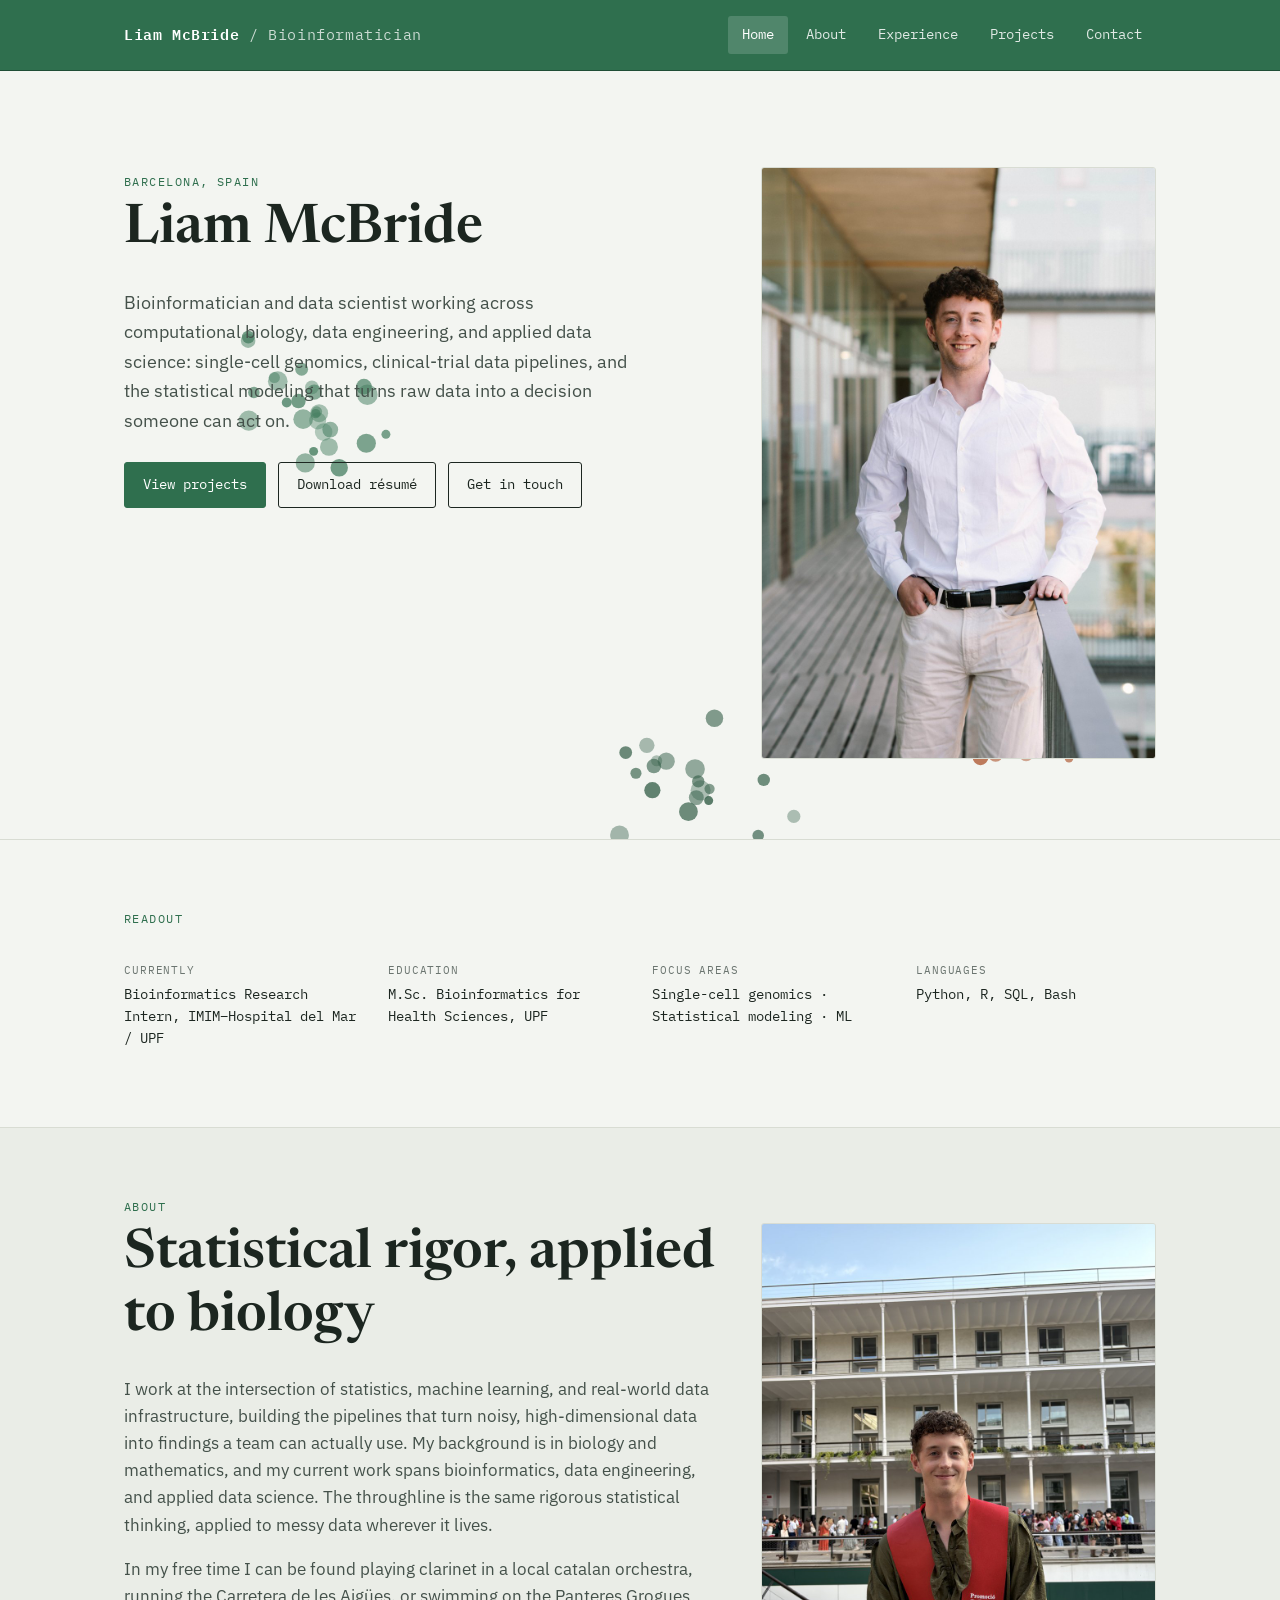
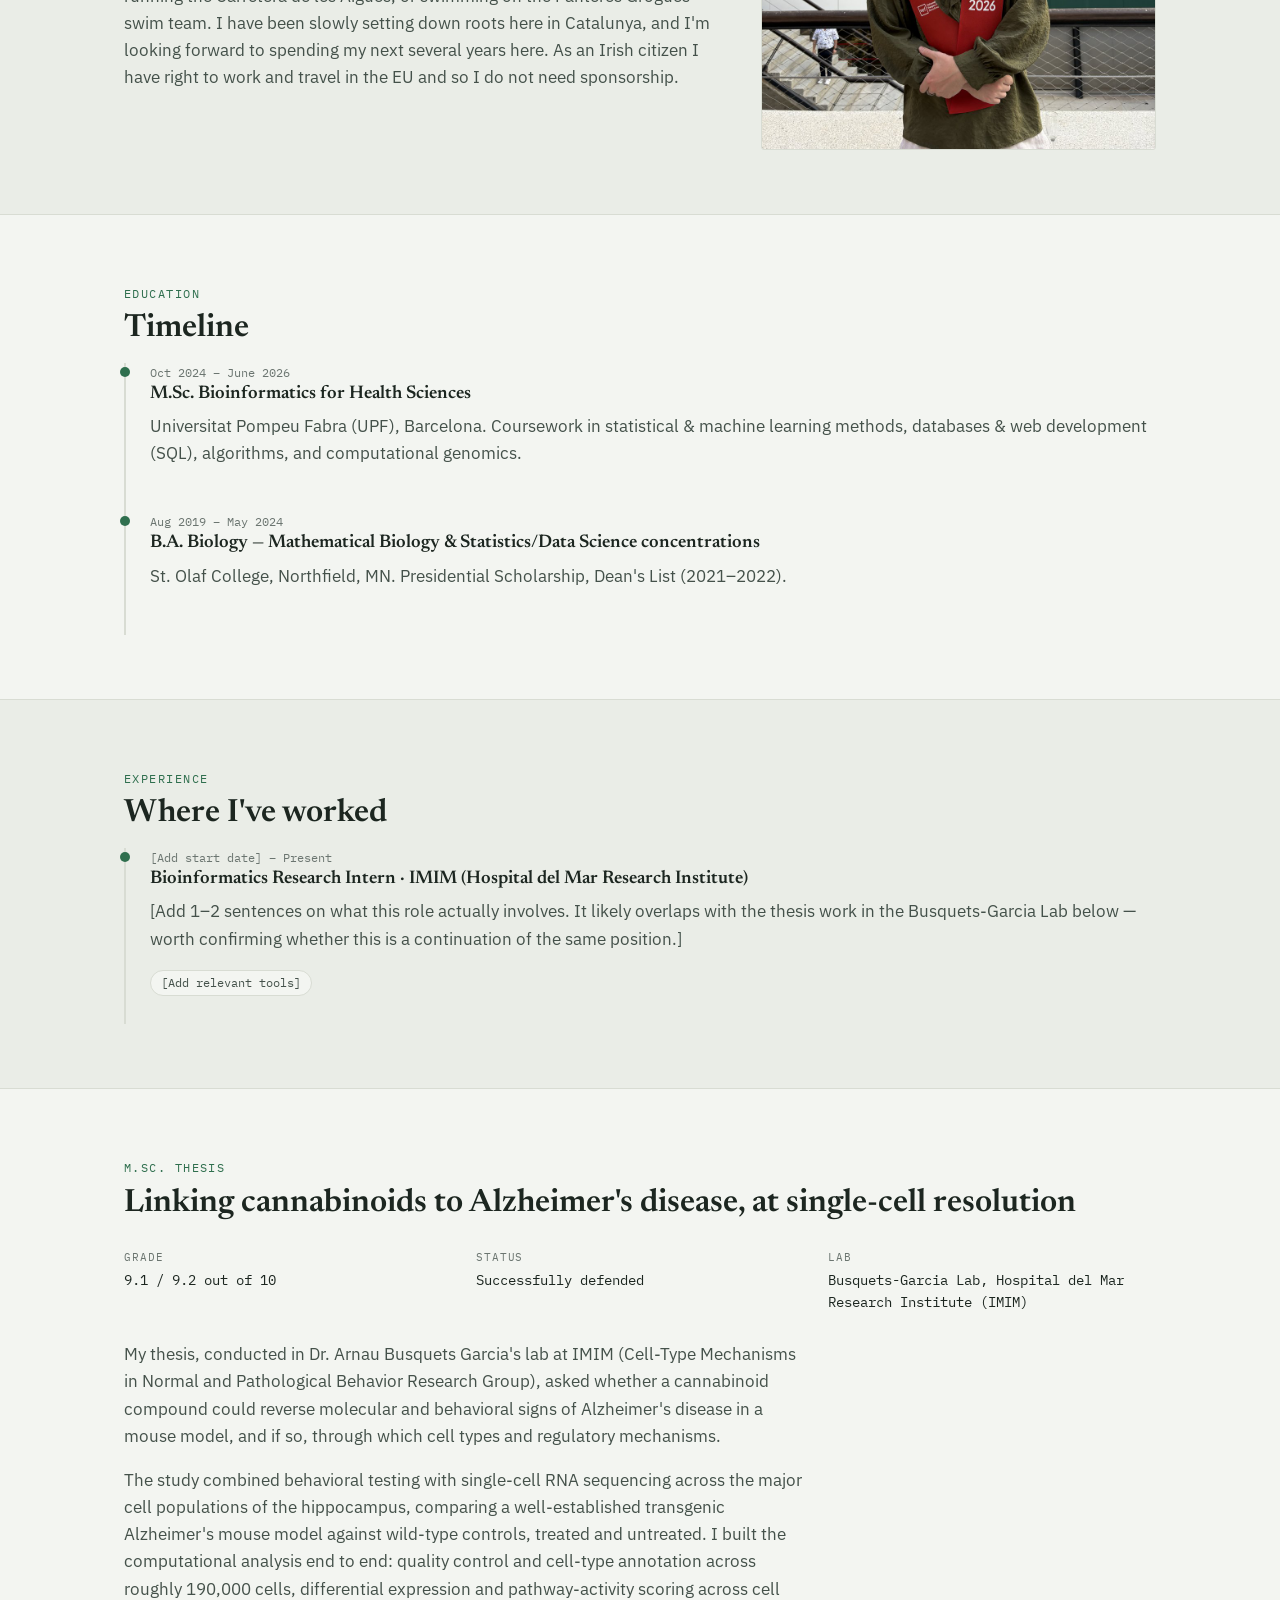
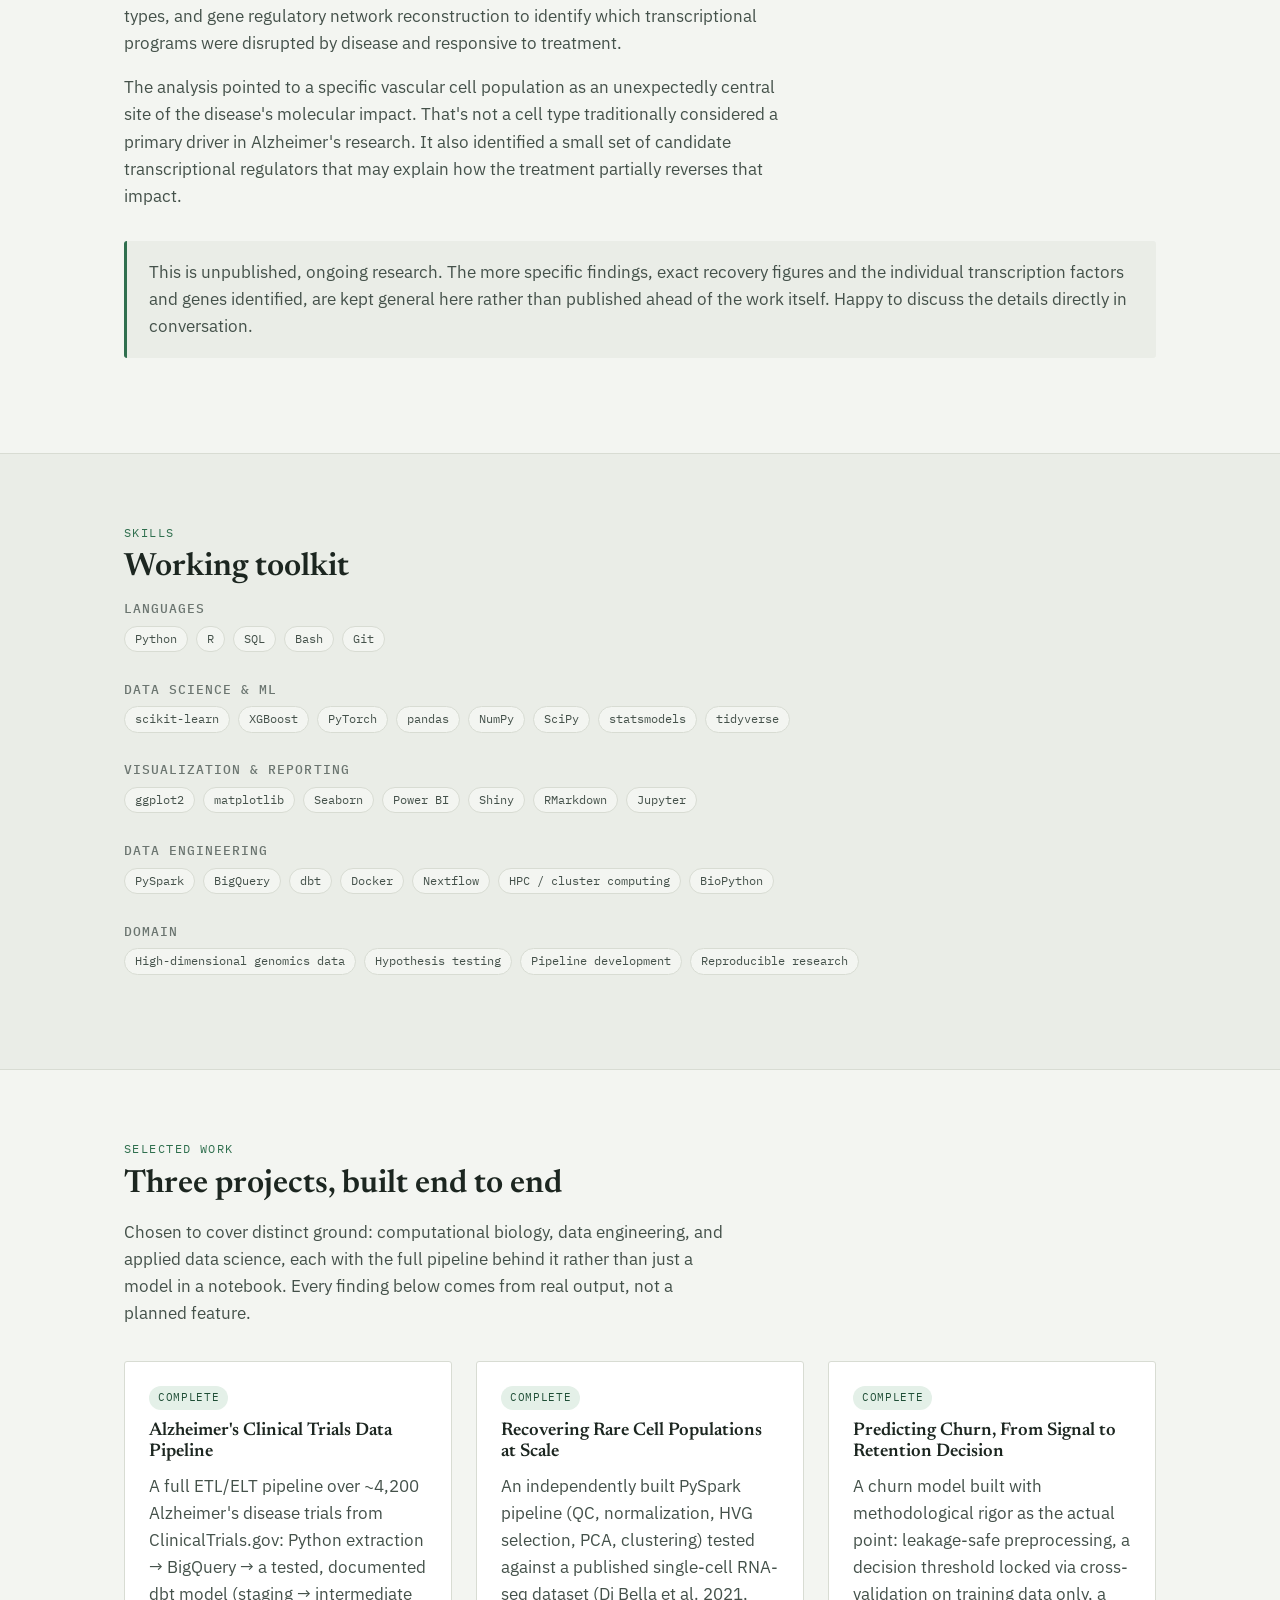
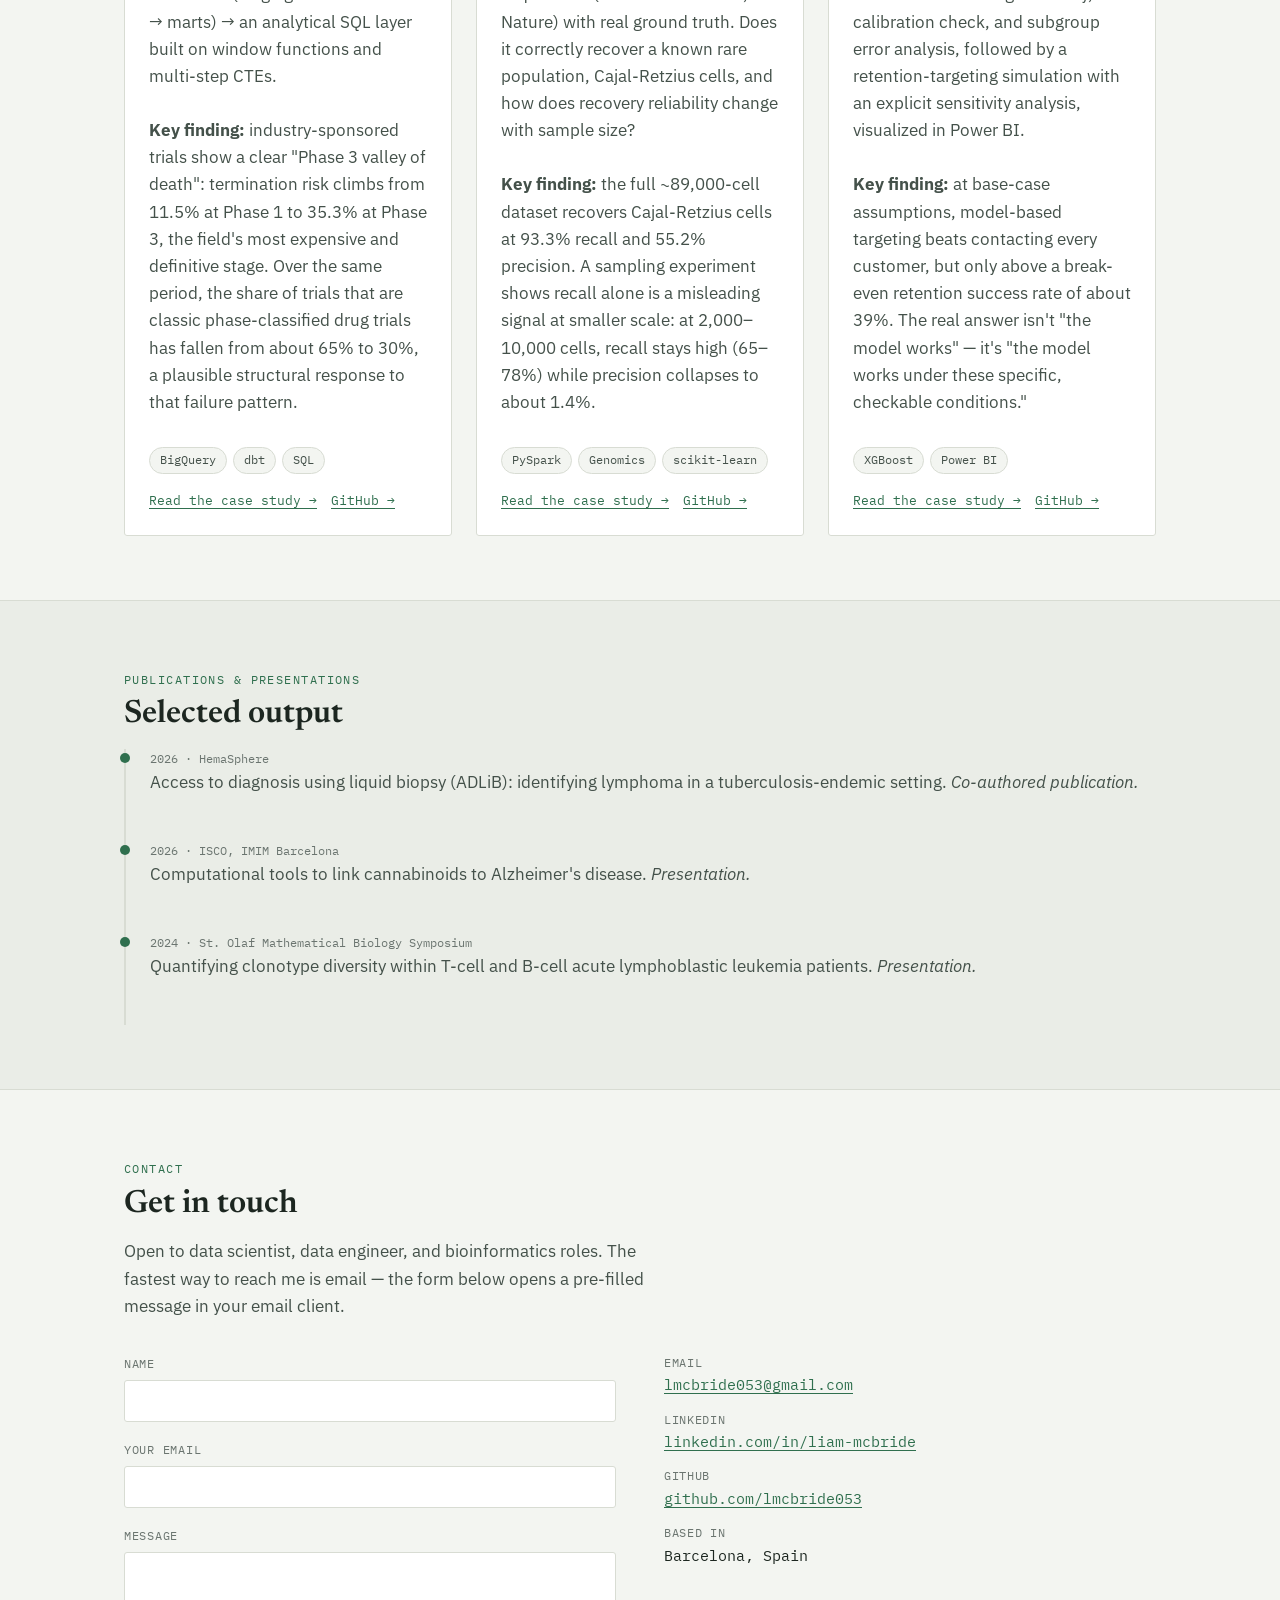
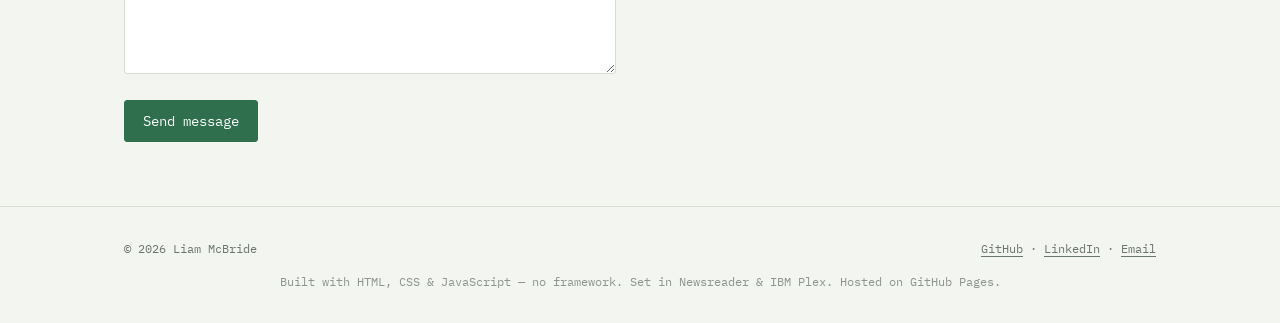
==== index.html @ 2f998d29 "changing format to long scroll" ====
<!DOCTYPE html>
<html lang="en">
<head>
<meta charset="UTF-8">
<meta name="viewport" content="width=device-width, initial-scale=1.0">
<title>Liam McBride — Bioinformatician & Data Scientist</title>
<meta name="description" content="Portfolio of Liam McBride: bioinformatics, data engineering, and applied data science on high-dimensional biological and real-world data.">
<link rel="preconnect" href="https://fonts.googleapis.com">
<link href="https://fonts.googleapis.com/css2?family=Newsreader:ital,wght@0,500;0,600;1,500&family=IBM+Plex+Sans:wght@400;500;600&family=IBM+Plex+Mono:wght@400;500&display=swap" rel="stylesheet">
<link rel="stylesheet" href="style.css">
</head>
<body>

<header id="site-header" class="site-header"></header>

<section class="hero" id="home">
  <div id="hero-scatter" class="hero-scatter"></div>
  <div class="hero-inner">
    <div class="about-hero-grid">
      <div>
        <span class="eyebrow">Barcelona, Spain</span>
        <h1>Liam McBride</h1>
        <p class="lede">
          Bioinformatician and data scientist working across computational
          biology, data engineering, and applied data science: single-cell
          genomics, clinical-trial data pipelines, and the statistical
          modeling that turns raw data into a decision someone can act on.
        </p>
        <div class="hero-actions">
          <a class="btn btn-primary" href="#projects">View projects</a>
          <a class="btn" href="resume.pdf">Download résumé</a>
          <a class="btn" href="#contact">Get in touch</a>
        </div>
      </div>
      <img src="assets/img/headshot.jpg" alt="Portrait of Liam McBride" width="960" height="1440">
    </div>
  </div>
</section>

<section class="block">
  <div class="container">
    <span class="eyebrow">Readout</span>
    <dl class="readout">
      <div>
        <dt>Currently</dt>
        <dd>Bioinformatics Research Intern, IMIM–Hospital del Mar / UPF</dd>
      </div>
      <div>
        <dt>Education</dt>
        <dd>M.Sc. Bioinformatics for Health Sciences, UPF</dd>
      </div>
      <div>
        <dt>Focus areas</dt>
        <dd>Single-cell genomics · Statistical modeling · ML</dd>
      </div>
      <div>
        <dt>Languages</dt>
        <dd>Python, R, SQL, Bash</dd>
      </div>
    </dl>
  </div>
</section>

<!-- ============================== ABOUT ============================== -->
<section class="block alt" id="about">
  <div class="container">
    <span class="eyebrow">About</span>
    <div class="about-hero-grid">
      <div>
        <h1>Statistical rigor, applied to biology</h1>
        <p class="lede" style="max-width: 60ch;">
          I work at the intersection of statistics, machine learning, and
          real-world data infrastructure, building the pipelines that turn
          noisy, high-dimensional data into findings a team can actually
          use. My background is in biology and mathematics, and my current
          work spans bioinformatics, data engineering, and applied data
          science. The throughline is the same rigorous statistical
          thinking, applied to messy data wherever it lives.
        </p>
        <p style="max-width: 60ch;">
          <!-- PLACEHOLDER: add a sentence or two here about what you're
               into outside of work -- hobbies, interests, whatever feels
               true. This is the "climbing, tennis, cats" line from
               Brittany's site -- a real personal detail, not invented. -->
          In my free time I can be found playing clarinet in a local
          catalan orchestra, running the Carretera de les Aigües, or
          swimming on the Panteres Grogues swim team. I have been 
          slowly setting down roots here in Catalunya, and I'm looking 
          forward to spending my next several years here. As an Irish
          citizen I have right to work and travel in the EU and so
          I do not need sponsorship.
          
        </p>
      </div>
      <img src="assets/img/graduation.jpg" alt="Liam McBride at UPF graduation, 2026" width="960" height="1280">
    </div>
  </div>
</section>

<section class="block">
  <div class="container">
    <span class="eyebrow">Education</span>
    <h2>Timeline</h2>

    <div class="timeline-item">
      <div class="when">Oct 2024 – June 2026</div>
      <h3>M.Sc. Bioinformatics for Health Sciences</h3>
      <p>Universitat Pompeu Fabra (UPF), Barcelona. Coursework in statistical &amp; machine learning methods, databases &amp; web development (SQL), algorithms, and computational genomics.</p>
    </div>

    <div class="timeline-item">
      <div class="when">Aug 2019 – May 2024</div>
      <h3>B.A. Biology — Mathematical Biology &amp; Statistics/Data Science concentrations</h3>
      <p>St. Olaf College, Northfield, MN. Presidential Scholarship, Dean's List (2021–2022).</p>
    </div>
  </div>
</section>

<!-- ============================== EXPERIENCE ============================== -->
<section class="block alt" id="experience">
  <div class="container">
    <span class="eyebrow">Experience</span>
    <h2>Where I've worked</h2>

    <!-- PLACEHOLDER: only "Bioinformatics Research Intern, IMIM" is
         confirmed (from the old hero readout). Dates, responsibilities,
         and tech stack below are not invented -- fill in the real ones. -->
    <div class="timeline-item">
      <div class="when">[Add start date] – Present</div>
      <h3>Bioinformatics Research Intern · IMIM (Hospital del Mar Research Institute)</h3>
      <p>[Add 1–2 sentences on what this role actually involves. It likely overlaps with the thesis work in the Busquets-Garcia Lab below — worth confirming whether this is a continuation of the same position.]</p>
      <div class="tags">
        <span class="tag">[Add relevant tools]</span>
      </div>
    </div>
  </div>
</section>

<!-- ============================== THESIS ============================== -->
<section class="block" id="thesis">
  <div class="container">
    <span class="eyebrow">M.Sc. Thesis</span>
    <h2>Linking cannabinoids to Alzheimer's disease, at single-cell resolution</h2>

    <dl class="readout" style="margin-bottom: 2em;">
      <div><dt>Grade</dt><dd>9.1 / 9.2 out of 10</dd></div>
      <div><dt>Status</dt><dd>Successfully defended</dd></div>
      <div><dt>Lab</dt><dd>Busquets-Garcia Lab, Hospital del Mar Research Institute (IMIM)</dd></div>
    </dl>

    <p style="max-width: 68ch;">
      My thesis, conducted in Dr. Arnau Busquets Garcia's lab at IMIM
      (Cell-Type Mechanisms in Normal and Pathological Behavior Research
      Group), asked whether a cannabinoid compound could reverse molecular
      and behavioral signs of Alzheimer's disease in a mouse model, and if
      so, through which cell types and regulatory mechanisms.
    </p>
    <p style="max-width: 68ch;">
      The study combined behavioral testing with single-cell RNA
      sequencing across the major cell populations of the hippocampus,
      comparing a well-established transgenic Alzheimer's mouse model
      against wild-type controls, treated and untreated. I built the
      computational analysis end to end: quality control and cell-type
      annotation across roughly 190,000 cells, differential expression and
      pathway-activity scoring across cell types, and gene regulatory
      network reconstruction to identify which transcriptional programs
      were disrupted by disease and responsive to treatment.
    </p>
    <p style="max-width: 68ch;">
      The analysis pointed to a specific vascular cell population as an
      unexpectedly central site of the disease's molecular impact. That's
      not a cell type traditionally considered a primary driver in
      Alzheimer's research. It also identified a small set of candidate
      transcriptional regulators that may explain how the treatment
      partially reverses that impact.
    </p>

    <div class="callout">
      <p>This is unpublished, ongoing research. The more specific
      findings, exact recovery figures and the individual transcription
      factors and genes identified, are kept general here rather than
      published ahead of the work itself. Happy to discuss the details
      directly in conversation.</p>
    </div>
  </div>
</section>

<!-- ============================== SKILLS ============================== -->
<section class="block alt" id="skills">
  <div class="container">
    <span class="eyebrow">Skills</span>
    <h2>Working toolkit</h2>

    <div class="skill-group">
      <h3>Languages</h3>
      <div class="skill-tags">
        <span class="tag">Python</span><span class="tag">R</span><span class="tag">SQL</span><span class="tag">Bash</span><span class="tag">Git</span>
      </div>
    </div>

    <div class="skill-group">
      <h3>Data Science &amp; ML</h3>
      <div class="skill-tags">
        <span class="tag">scikit-learn</span><span class="tag">XGBoost</span><span class="tag">PyTorch</span><span class="tag">pandas</span><span class="tag">NumPy</span><span class="tag">SciPy</span><span class="tag">statsmodels</span><span class="tag">tidyverse</span>
      </div>
    </div>

    <div class="skill-group">
      <h3>Visualization &amp; Reporting</h3>
      <div class="skill-tags">
        <span class="tag">ggplot2</span><span class="tag">matplotlib</span><span class="tag">Seaborn</span><span class="tag">Power BI</span><span class="tag">Shiny</span><span class="tag">RMarkdown</span><span class="tag">Jupyter</span>
      </div>
    </div>

    <div class="skill-group">
      <h3>Data Engineering</h3>
      <div class="skill-tags">
        <span class="tag">PySpark</span><span class="tag">BigQuery</span><span class="tag">dbt</span><span class="tag">Docker</span><span class="tag">Nextflow</span><span class="tag">HPC / cluster computing</span><span class="tag">BioPython</span>
      </div>
    </div>

    <div class="skill-group">
      <h3>Domain</h3>
      <div class="skill-tags">
        <span class="tag">High-dimensional genomics data</span><span class="tag">Hypothesis testing</span><span class="tag">Pipeline development</span><span class="tag">Reproducible research</span>
      </div>
    </div>
  </div>
</section>

<!-- ============================== PROJECTS ============================== -->
<section class="block" id="projects">
  <div class="container">
    <span class="eyebrow">Selected Work</span>
    <h2>Three projects, built end to end</h2>
    <p style="max-width: 60ch;">
      Chosen to cover distinct ground: computational biology, data
      engineering, and applied data science, each with the full pipeline
      behind it rather than just a model in a notebook. Every finding
      below comes from real output, not a planned feature.
    </p>

    <div class="grid" style="margin-top: 2em;">

      <div class="card">
        <span class="card-status status-complete">Complete</span>
        <h3>Alzheimer's Clinical Trials Data Pipeline</h3>
        <p class="desc">
          A full ETL/ELT pipeline over ~4,200 Alzheimer's disease trials from
          ClinicalTrials.gov: Python extraction → BigQuery → a tested,
          documented dbt model (staging → intermediate → marts) → an
          analytical SQL layer built on window functions and multi-step CTEs.
        </p>
        <p class="desc">
          <strong>Key finding:</strong> industry-sponsored trials show a
          clear "Phase 3 valley of death": termination risk climbs from
          11.5% at Phase 1 to 35.3% at Phase 3, the field's most expensive
          and definitive stage. Over the same period, the share of trials
          that are classic phase-classified drug trials has fallen from
          about 65% to 30%, a plausible structural response to that
          failure pattern.
        </p>
        <div class="tags">
          <span class="tag">BigQuery</span><span class="tag">dbt</span><span class="tag">SQL</span>
        </div>
        <div class="card-links">
          <a href="project-clinical-trials.html">Read the case study →</a>
          <a href="https://github.com/lmcbride053/clinical-alzheimers-trials" target="_blank" rel="noopener">GitHub →</a>
        </div>
      </div>

      <div class="card">
        <span class="card-status status-complete">Complete</span>
        <h3>Recovering Rare Cell Populations at Scale</h3>
        <p class="desc">
          An independently built PySpark pipeline (QC, normalization, HVG
          selection, PCA, clustering) tested against a published
          single-cell RNA-seq dataset (Di Bella et al. 2021, Nature) with
          real ground truth. Does it correctly recover a known rare
          population, Cajal-Retzius cells, and how does recovery
          reliability change with sample size?
        </p>
        <p class="desc">
          <strong>Key finding:</strong> the full ~89,000-cell dataset
          recovers Cajal-Retzius cells at 93.3% recall and 55.2%
          precision. A sampling experiment shows recall alone is a
          misleading signal at smaller scale: at 2,000–10,000 cells,
          recall stays high (65–78%) while precision collapses to about
          1.4%.
        </p>
        <div class="tags">
          <span class="tag">PySpark</span><span class="tag">Genomics</span><span class="tag">scikit-learn</span>
        </div>
        <div class="card-links">
          <a href="project-pyspark.html">Read the case study →</a>
          <a href="#" target="_blank" rel="noopener">GitHub →</a>
        </div>
      </div>

      <div class="card">
        <span class="card-status status-complete">Complete</span>
        <h3>Predicting Churn, From Signal to Retention Decision</h3>
        <p class="desc">
          A churn model built with methodological rigor as the actual
          point: leakage-safe preprocessing, a decision threshold locked
          via cross-validation on training data only, a calibration
          check, and subgroup error analysis, followed by a
          retention-targeting simulation with an explicit sensitivity
          analysis, visualized in Power BI.
        </p>
        <p class="desc">
          <strong>Key finding:</strong> at base-case assumptions,
          model-based targeting beats contacting every customer, but only
          above a break-even retention success rate of about 39%. The
          real answer isn't "the model works" — it's "the model works
          under these specific, checkable conditions."
        </p>
        <div class="tags">
          <span class="tag">XGBoost</span><span class="tag">Power BI</span>
        </div>
        <div class="card-links">
          <a href="project-churn.html">Read the case study →</a>
          <a href="#" target="_blank" rel="noopener">GitHub →</a>
        </div>
      </div>

    </div>
  </div>
</section>

<!-- ============================== PUBLICATIONS ============================== -->
<section class="block alt" id="publications">
  <div class="container">
    <span class="eyebrow">Publications &amp; Presentations</span>
    <h2>Selected output</h2>

    <div class="timeline-item">
      <div class="when">2026 · HemaSphere</div>
      <p>Access to diagnosis using liquid biopsy (ADLiB): identifying lymphoma in a tuberculosis-endemic setting. <em>Co-authored publication.</em></p>
    </div>

    <div class="timeline-item">
      <div class="when">2026 · ISCO, IMIM Barcelona</div>
      <p>Computational tools to link cannabinoids to Alzheimer's disease. <em>Presentation.</em></p>
    </div>

    <div class="timeline-item">
      <div class="when">2024 · St. Olaf Mathematical Biology Symposium</div>
      <p>Quantifying clonotype diversity within T-cell and B-cell acute lymphoblastic leukemia patients. <em>Presentation.</em></p>
    </div>
  </div>
</section>

<!-- ============================== CONTACT ============================== -->
<section class="block" id="contact">
  <div class="container">
    <span class="eyebrow">Contact</span>
    <h2>Get in touch</h2>
    <p class="lede" style="max-width: 55ch;">
      Open to data scientist, data engineer, and bioinformatics roles.
      The fastest way to reach me is email — the form below opens a
      pre-filled message in your email client.
    </p>

    <div class="contact-grid">
      <div>
        <form id="contact-form" action="#" method="get">
          <div class="field">
            <label for="name">Name</label>
            <input type="text" id="name" name="name" required>
          </div>
          <div class="field">
            <label for="email">Your email</label>
            <input type="email" id="email" name="email" required>
          </div>
          <div class="field">
            <label for="message">Message</label>
            <textarea id="message" name="message" rows="5" required></textarea>
          </div>
          <button type="submit" class="btn btn-primary">Send message</button>
        </form>
      </div>

      <div>
        <ul class="contact-list">
          <li><span class="k">Email</span><a href="mailto:lmcbride053@gmail.com">lmcbride053@gmail.com</a></li>
          <li><span class="k">LinkedIn</span><a href="https://linkedin.com/in/liam-mcbride-2b413019b" target="_blank" rel="noopener">linkedin.com/in/liam-mcbride</a></li>
          <li><span class="k">GitHub</span><a href="https://github.com/lmcbride053" target="_blank" rel="noopener">github.com/lmcbride053</a></li>
          <li><span class="k">Based in</span>Barcelona, Spain</li>
        </ul>
      </div>
    </div>
  </div>
</section>

<footer id="site-footer" class="site-footer"></footer>

<script src="main.js"></script>
<script>
  // Static-site contact form: builds a mailto: link from the fields
  // and opens the visitor's email client. No backend required.
  document.getElementById('contact-form').addEventListener('submit', function (e) {
    e.preventDefault();
    const name = document.getElementById('name').value;
    const email = document.getElementById('email').value;
    const message = document.getElementById('message').value;
    const subject = encodeURIComponent(`Portfolio contact from ${name}`);
    const body = encodeURIComponent(`${message}\n\n— ${name} (${email})`);
    window.location.href = `mailto:lmcbride053@gmail.com?subject=${subject}&body=${body}`;
  });
</script>
</body>
</html>
---- style.css ----
/* ============================================================
   Liam McBride — Portfolio
   Design tokens
   ============================================================ */
:root {
  --paper: #F3F5F1;
  --paper-alt: #EAEDE7;
  --ink: #1C2620;
  --ink-soft: #44514A;
  --pine: #2F6F4E;
  --pine-dark: #1F4E36;
  --clay: #A8481F;
  --data-blue: #3A5A8C;
  --slate: #6B7570;
  --border: #D8DCD3;

  --serif: "Newsreader", Georgia, "Times New Roman", serif;
  --sans: "IBM Plex Sans", -apple-system, "Segoe UI", Arial, sans-serif;
  --mono: "IBM Plex Mono", "SFMono-Regular", Consolas, monospace;

  --max-w: 1080px;
  --radius: 3px;
}

* { box-sizing: border-box; }

html { scroll-behavior: smooth; scroll-padding-top: 76px; }

body {
  margin: 0;
  background: var(--paper);
  color: var(--ink);
  font-family: var(--sans);
  font-size: 17px;
  line-height: 1.6;
  -webkit-font-smoothing: antialiased;
}

img { max-width: 100%; display: block; }

a {
  color: var(--pine);
  text-decoration-thickness: 1px;
  text-underline-offset: 3px;
}
a:hover { color: var(--pine-dark); }

:focus-visible {
  outline: 2px solid var(--pine);
  outline-offset: 3px;
}

h1, h2, h3 {
  font-family: var(--serif);
  font-weight: 600;
  line-height: 1.15;
  margin: 0 0 0.5em;
  color: var(--ink);
}

h1 { font-size: clamp(2.2rem, 5vw, 3.4rem); }
h2 { font-size: clamp(1.5rem, 3vw, 2rem); }
h3 { font-size: 1.15rem; font-weight: 600; }

p { margin: 0 0 1em; color: var(--ink-soft); }

.eyebrow {
  font-family: var(--mono);
  font-size: 0.75rem;
  letter-spacing: 0.12em;
  text-transform: uppercase;
  color: var(--pine);
  display: inline-block;
  margin-bottom: 0.6em;
}

.container {
  max-width: var(--max-w);
  margin: 0 auto;
  padding: 0 24px;
}

/* ---------- Header / Nav ---------- */
.site-header {
  background: var(--pine);
  border-bottom: 1px solid var(--pine-dark);
  position: sticky;
  top: 0;
  z-index: 100;
}

.nav-row {
  display: flex;
  align-items: center;
  justify-content: space-between;
  padding: 16px 24px;
  max-width: var(--max-w);
  margin: 0 auto;
}

.site-title {
  font-family: var(--mono);
  font-size: 0.95rem;
  letter-spacing: 0.04em;
  color: #fff;
  text-decoration: none;
}
.site-title strong { font-weight: 600; }
.site-title span { opacity: 0.75; }

.nav-toggle {
  display: none;
  background: none;
  border: 1px solid rgba(255,255,255,0.4);
  color: #fff;
  font-family: var(--mono);
  font-size: 0.85rem;
  padding: 6px 10px;
  border-radius: var(--radius);
  cursor: pointer;
}

.nav-links {
  list-style: none;
  display: flex;
  gap: 4px;
  margin: 0;
  padding: 0;
  font-family: var(--mono);
  font-size: 0.85rem;
}

.nav-links a {
  color: rgba(255,255,255,0.85);
  text-decoration: none;
  padding: 8px 14px;
  border-radius: var(--radius);
  display: block;
  transition: background 0.15s ease, color 0.15s ease;
}
.nav-links a:hover { color: #fff; }
.nav-links a.active {
  color: #fff;
  background: rgba(255,255,255,0.16);
}

@media (max-width: 720px) {
  .nav-toggle { display: inline-block; }
  .nav-links {
    display: none;
    flex-direction: column;
    width: 100%;
    padding: 8px 24px 16px;
  }
  .nav-links.open { display: flex; }
  .nav-row { flex-wrap: wrap; }
}

/* ---------- Hero ---------- */
.hero {
  position: relative;
  overflow: hidden;
  padding: 96px 0 80px;
  border-bottom: 1px solid var(--border);
}

.hero-inner {
  max-width: var(--max-w);
  margin: 0 auto;
  padding: 0 24px;
  position: relative;
  z-index: 2;
}

.hero-scatter {
  position: absolute;
  inset: 0;
  z-index: 1;
  opacity: 0.9;
}

.hero p.lede {
  font-size: 1.15rem;
  max-width: 46ch;
}

.hero-actions {
  display: flex;
  gap: 12px;
  margin-top: 1.6em;
  flex-wrap: wrap;
}

/* ---------- Buttons ---------- */
.btn {
  display: inline-flex;
  align-items: center;
  gap: 8px;
  font-family: var(--mono);
  font-size: 0.85rem;
  padding: 11px 18px;
  border-radius: var(--radius);
  text-decoration: none;
  border: 1px solid var(--ink);
  color: var(--ink);
  transition: background 0.15s ease, color 0.15s ease;
}
.btn:hover { background: var(--ink); color: var(--paper); }

.btn-primary {
  background: var(--pine);
  border-color: var(--pine);
  color: #fff;
}
.btn-primary:hover { background: var(--pine-dark); border-color: var(--pine-dark); color: #fff; }

/* ---------- Sections ---------- */
section.block {
  padding: 64px 0;
}
section.block.alt { background: var(--paper-alt); }
section.block + section.block { border-top: 1px solid var(--border); }

/* ---------- Readout strip (facts) ---------- */
.readout {
  display: grid;
  grid-template-columns: repeat(auto-fit, minmax(160px, 1fr));
  gap: 24px;
  margin-top: 2em;
  font-family: var(--mono);
  font-size: 0.85rem;
}
.readout dt {
  color: var(--slate);
  text-transform: uppercase;
  letter-spacing: 0.08em;
  font-size: 0.7rem;
  margin-bottom: 4px;
}
.readout dd { margin: 0; color: var(--ink); }

/* ---------- Cards ---------- */
.grid {
  display: grid;
  grid-template-columns: repeat(auto-fit, minmax(280px, 1fr));
  gap: 24px;
  margin-top: 2em;
}

.card {
  background: #fff;
  border: 1px solid var(--border);
  border-radius: var(--radius);
  padding: 24px;
  display: flex;
  flex-direction: column;
  gap: 10px;
}

.card-status {
  font-family: var(--mono);
  font-size: 0.7rem;
  letter-spacing: 0.06em;
  text-transform: uppercase;
  display: inline-block;
  padding: 3px 9px;
  border-radius: 999px;
  width: fit-content;
}
.status-live { background: #E4F0E8; color: var(--pine-dark); }
.status-complete { background: #E4F0E8; color: var(--pine-dark); }
.status-progress { background: #F3E7DC; color: var(--clay); }
.status-planned { background: var(--paper-alt); color: var(--slate); border: 1px solid var(--border); }

.card h3 { margin-bottom: 0; }
.card .desc { flex-grow: 1; }

.tags {
  display: flex;
  flex-wrap: wrap;
  gap: 6px;
  margin-top: 4px;
}
.tag {
  font-family: var(--mono);
  font-size: 0.72rem;
  color: var(--ink-soft);
  border: 1px solid var(--border);
  border-radius: 999px;
  padding: 3px 10px;
  background: var(--paper);
  cursor: pointer;
  transition: background 0.15s ease, color 0.15s ease, border-color 0.15s ease;
}
.tag:hover { border-color: var(--pine); }
.tag.active {
  background: var(--pine);
  color: #fff;
  border-color: var(--pine);
}

.card-links {
  display: flex;
  gap: 14px;
  font-family: var(--mono);
  font-size: 0.82rem;
  margin-top: 6px;
}

/* ---------- Filter bar ---------- */
.filter-bar {
  display: flex;
  flex-wrap: wrap;
  gap: 8px;
  align-items: center;
  margin-top: 1.4em;
  font-family: var(--mono);
  font-size: 0.8rem;
}
.filter-bar .label { color: var(--slate); margin-right: 4px; }

/* ---------- Skills readout ---------- */
.skill-group { margin-bottom: 1.8em; }
.skill-group h3 {
  font-family: var(--mono);
  font-size: 0.8rem;
  letter-spacing: 0.08em;
  text-transform: uppercase;
  color: var(--slate);
  font-weight: 500;
  margin-bottom: 0.7em;
}
.skill-tags { display: flex; flex-wrap: wrap; gap: 8px; }
.skill-tags .tag { cursor: default; }
.skill-tags .tag:hover { border-color: var(--border); }

/* ---------- Timeline ---------- */
.timeline-item {
  border-left: 2px solid var(--border);
  padding: 0 0 28px 24px;
  position: relative;
}
.timeline-item::before {
  content: "";
  position: absolute;
  left: -6px;
  top: 4px;
  width: 10px;
  height: 10px;
  border-radius: 50%;
  background: var(--pine);
}
.timeline-item .when {
  font-family: var(--mono);
  font-size: 0.78rem;
  color: var(--slate);
}

/* ---------- Contact ---------- */
.contact-grid {
  display: grid;
  grid-template-columns: 1fr 1fr;
  gap: 48px;
  margin-top: 2em;
}
@media (max-width: 720px) {
  .contact-grid { grid-template-columns: 1fr; }
}

/* ---------- About hero (photo + intro) ---------- */
.about-hero-grid {
  display: grid;
  grid-template-columns: 3fr 2fr;
  gap: 44px;
  align-items: start;
}
.about-hero-grid img {
  width: 100%;
  height: auto;
  border-radius: var(--radius);
  border: 1px solid var(--border);
}
@media (max-width: 720px) {
  .about-hero-grid { grid-template-columns: 1fr; }
  .about-hero-grid img { max-width: 320px; margin: 0 auto; }
}

.field { margin-bottom: 18px; }
.field label {
  display: block;
  font-family: var(--mono);
  font-size: 0.78rem;
  text-transform: uppercase;
  letter-spacing: 0.06em;
  color: var(--slate);
  margin-bottom: 6px;
}
.field input, .field textarea {
  width: 100%;
  padding: 10px 12px;
  border: 1px solid var(--border);
  border-radius: var(--radius);
  font-family: var(--sans);
  font-size: 0.95rem;
  background: #fff;
  color: var(--ink);
}
.field input:focus, .field textarea:focus {
  outline: 2px solid var(--pine);
  outline-offset: 1px;
}

.contact-list { list-style: none; margin: 0; padding: 0; font-family: var(--mono); font-size: 0.95rem; }
.contact-list li { margin-bottom: 14px; }
.contact-list .k { color: var(--slate); display: block; font-size: 0.72rem; text-transform: uppercase; letter-spacing: 0.06em; }

/* ---------- Footer ---------- */
.site-footer {
  border-top: 1px solid var(--border);
  padding: 32px 0;
  font-family: var(--mono);
  font-size: 0.78rem;
  color: var(--slate);
}
.footer-row {
  display: flex;
  justify-content: space-between;
  flex-wrap: wrap;
  gap: 12px;
  max-width: var(--max-w);
  margin: 0 auto;
  padding: 0 24px;
}
.footer-row a { color: var(--slate); }

.footer-credit {
  text-align: center;
  margin-top: 14px;
  opacity: 0.75;
  font-size: 0.72rem;
}

/* ---------- Project case-study pages ---------- */
.project-hero {
  padding: 56px 0 40px;
  border-bottom: 1px solid var(--border);
}
.project-hero .meta-row {
  display: flex;
  align-items: center;
  gap: 12px;
  margin-bottom: 0.8em;
}
.project-links {
  display: flex;
  gap: 12px;
  flex-wrap: wrap;
  margin-top: 1.4em;
}

.figure-grid {
  display: grid;
  grid-template-columns: repeat(auto-fit, minmax(340px, 1fr));
  gap: 24px;
  margin: 1.8em 0;
}
.figure-grid.single { grid-template-columns: 1fr; max-width: 640px; }
.figure {
  background: #fff;
  border: 1px solid var(--border);
  border-radius: var(--radius);
  padding: 14px;
  margin: 0;
}
.figure img {
  width: 100%;
  border-radius: 2px;
}
.figure figcaption {
  font-family: var(--mono);
  font-size: 0.78rem;
  color: var(--slate);
  margin-top: 10px;
  line-height: 1.5;
}

.callout {
  background: var(--paper-alt);
  border-left: 3px solid var(--pine);
  padding: 18px 22px;
  border-radius: var(--radius);
  margin: 1.8em 0;
}
.callout p:last-child { margin-bottom: 0; }
.callout strong { color: var(--pine-dark); }
.callout.warn { border-left-color: var(--clay); }
.callout.warn strong { color: var(--clay); }

.data-table {
  width: 100%;
  border-collapse: collapse;
  font-family: var(--mono);
  font-size: 0.85rem;
  margin: 1.6em 0;
}
.data-table th, .data-table td {
  text-align: left;
  padding: 9px 14px;
  border-bottom: 1px solid var(--border);
}
.data-table th {
  color: var(--slate);
  text-transform: uppercase;
  font-size: 0.7rem;
  letter-spacing: 0.06em;
  font-weight: 500;
}
.data-table td.num { text-align: right; }
.data-table tr.highlight td { background: var(--paper-alt); font-weight: 600; color: var(--ink); }

.section-nav {
  display: flex;
  flex-wrap: wrap;
  gap: 6px 16px;
  font-family: var(--mono);
  font-size: 0.82rem;
  margin-top: 1.6em;
}
.section-nav a { color: var(--ink-soft); }

/* ---------- Reduced motion ---------- */
@media (prefers-reduced-motion: reduce) {
  * { animation-duration: 0.001ms !important; animation-iteration-count: 1 !important; transition-duration: 0.001ms !important; }
  html { scroll-behavior: auto; }
}

/* ---------- Scatter dot animation ---------- */
@keyframes drift {
  0%, 100% { transform: translate(0, 0); }
  50% { transform: translate(var(--dx, 4px), var(--dy, -4px)); }
}
.scatter-dot {
  animation: drift 6s ease-in-out infinite;
}
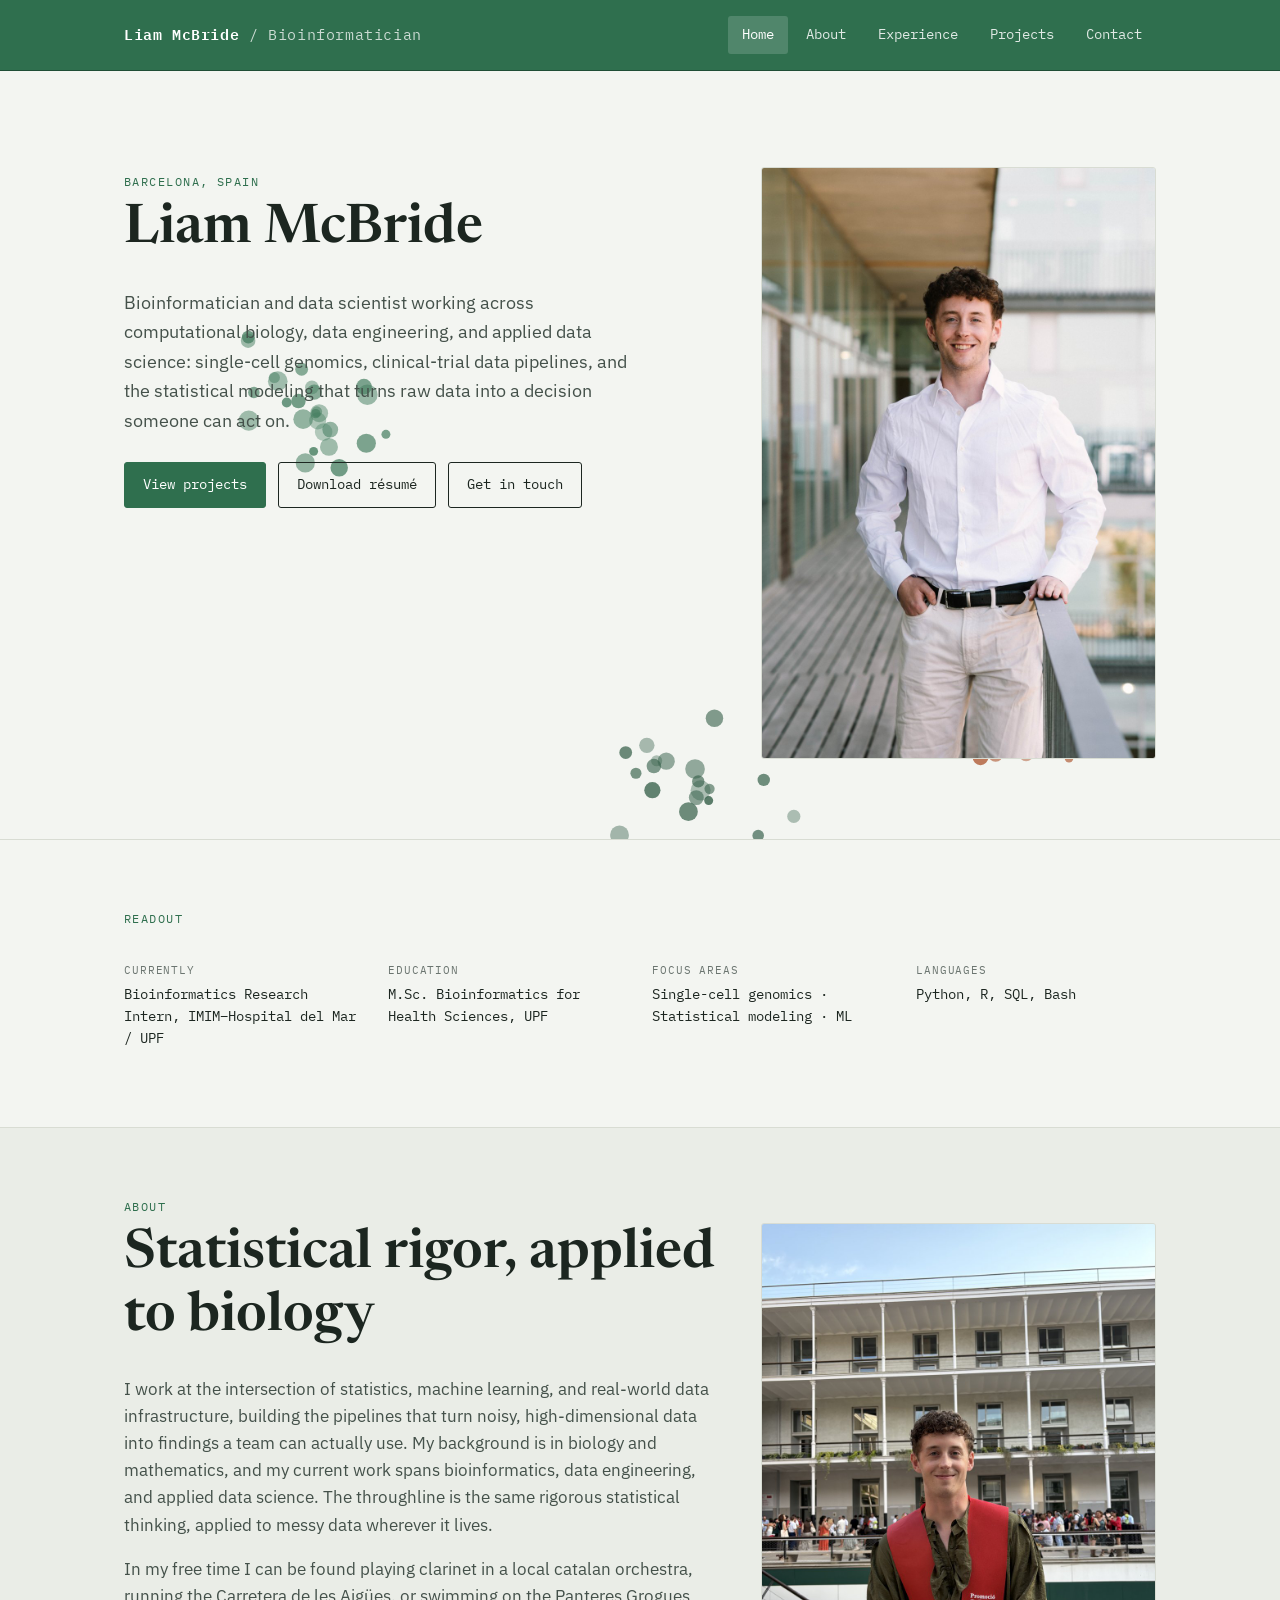
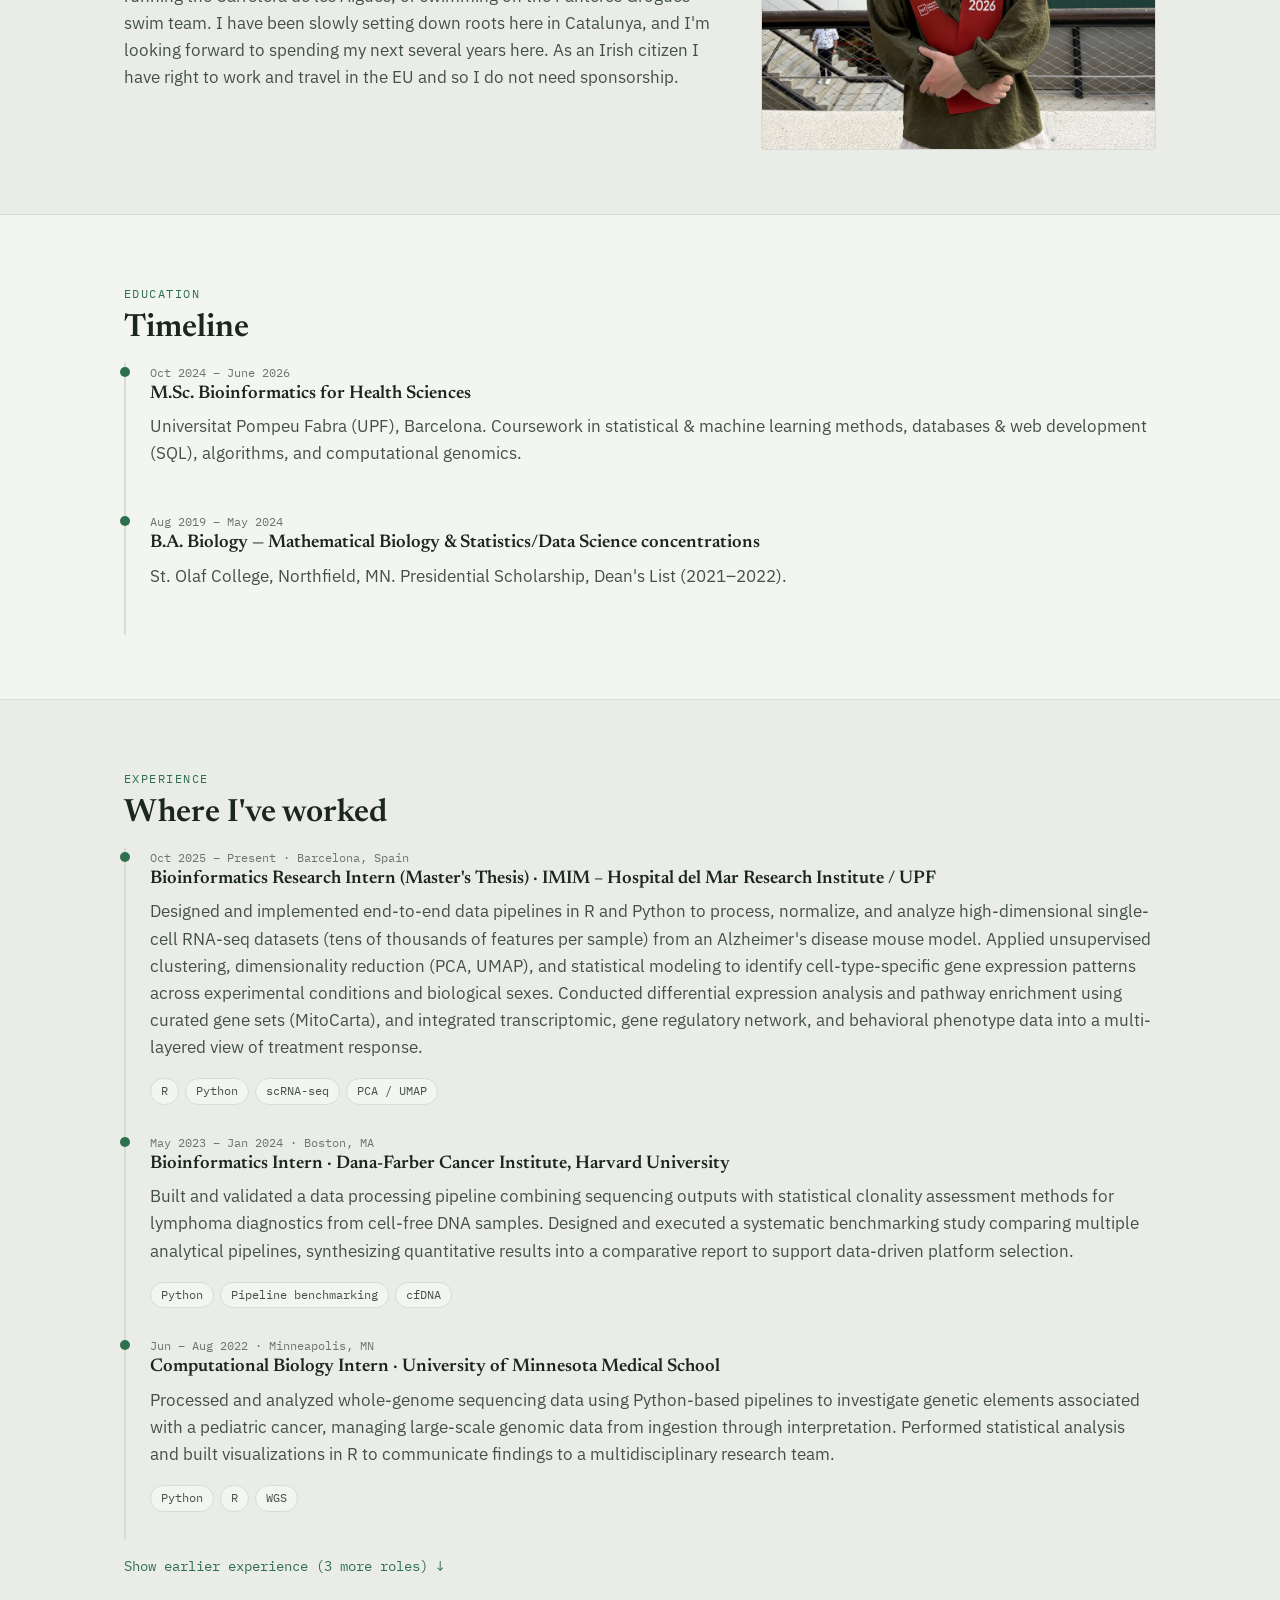
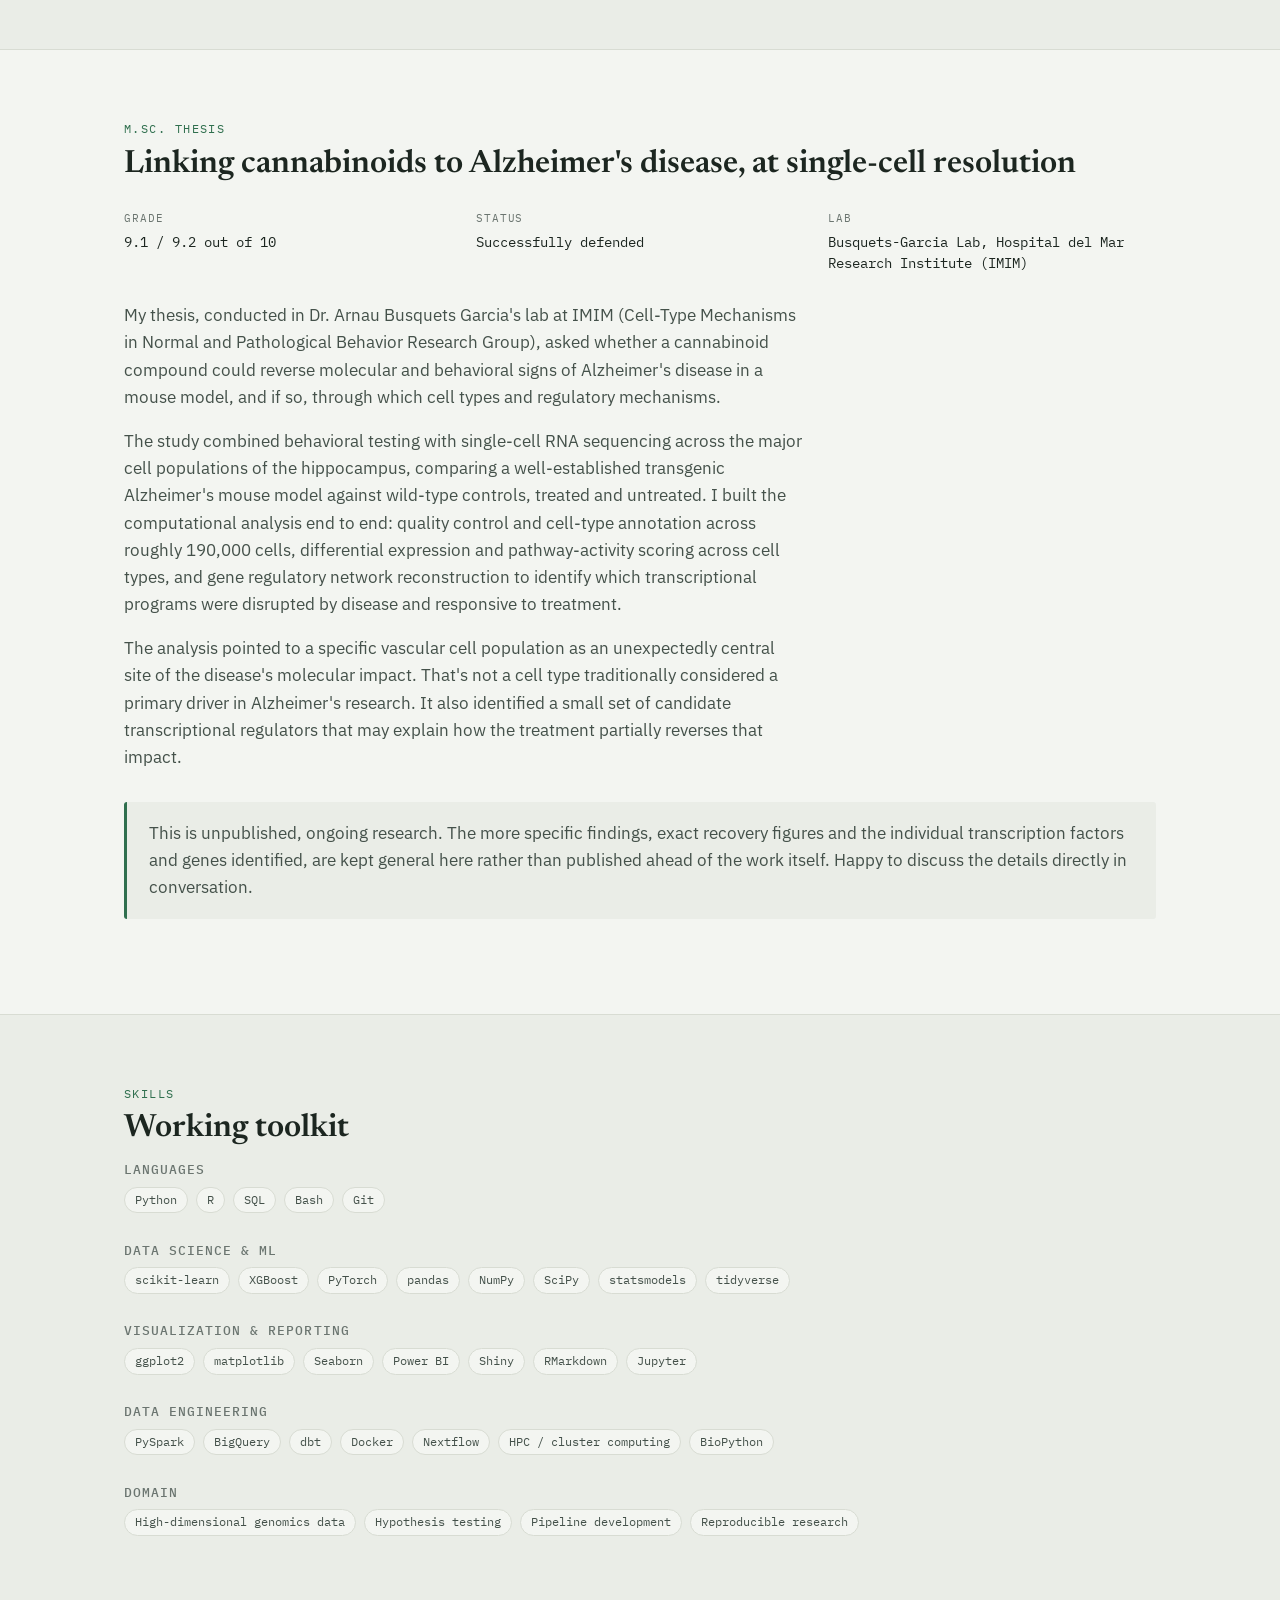
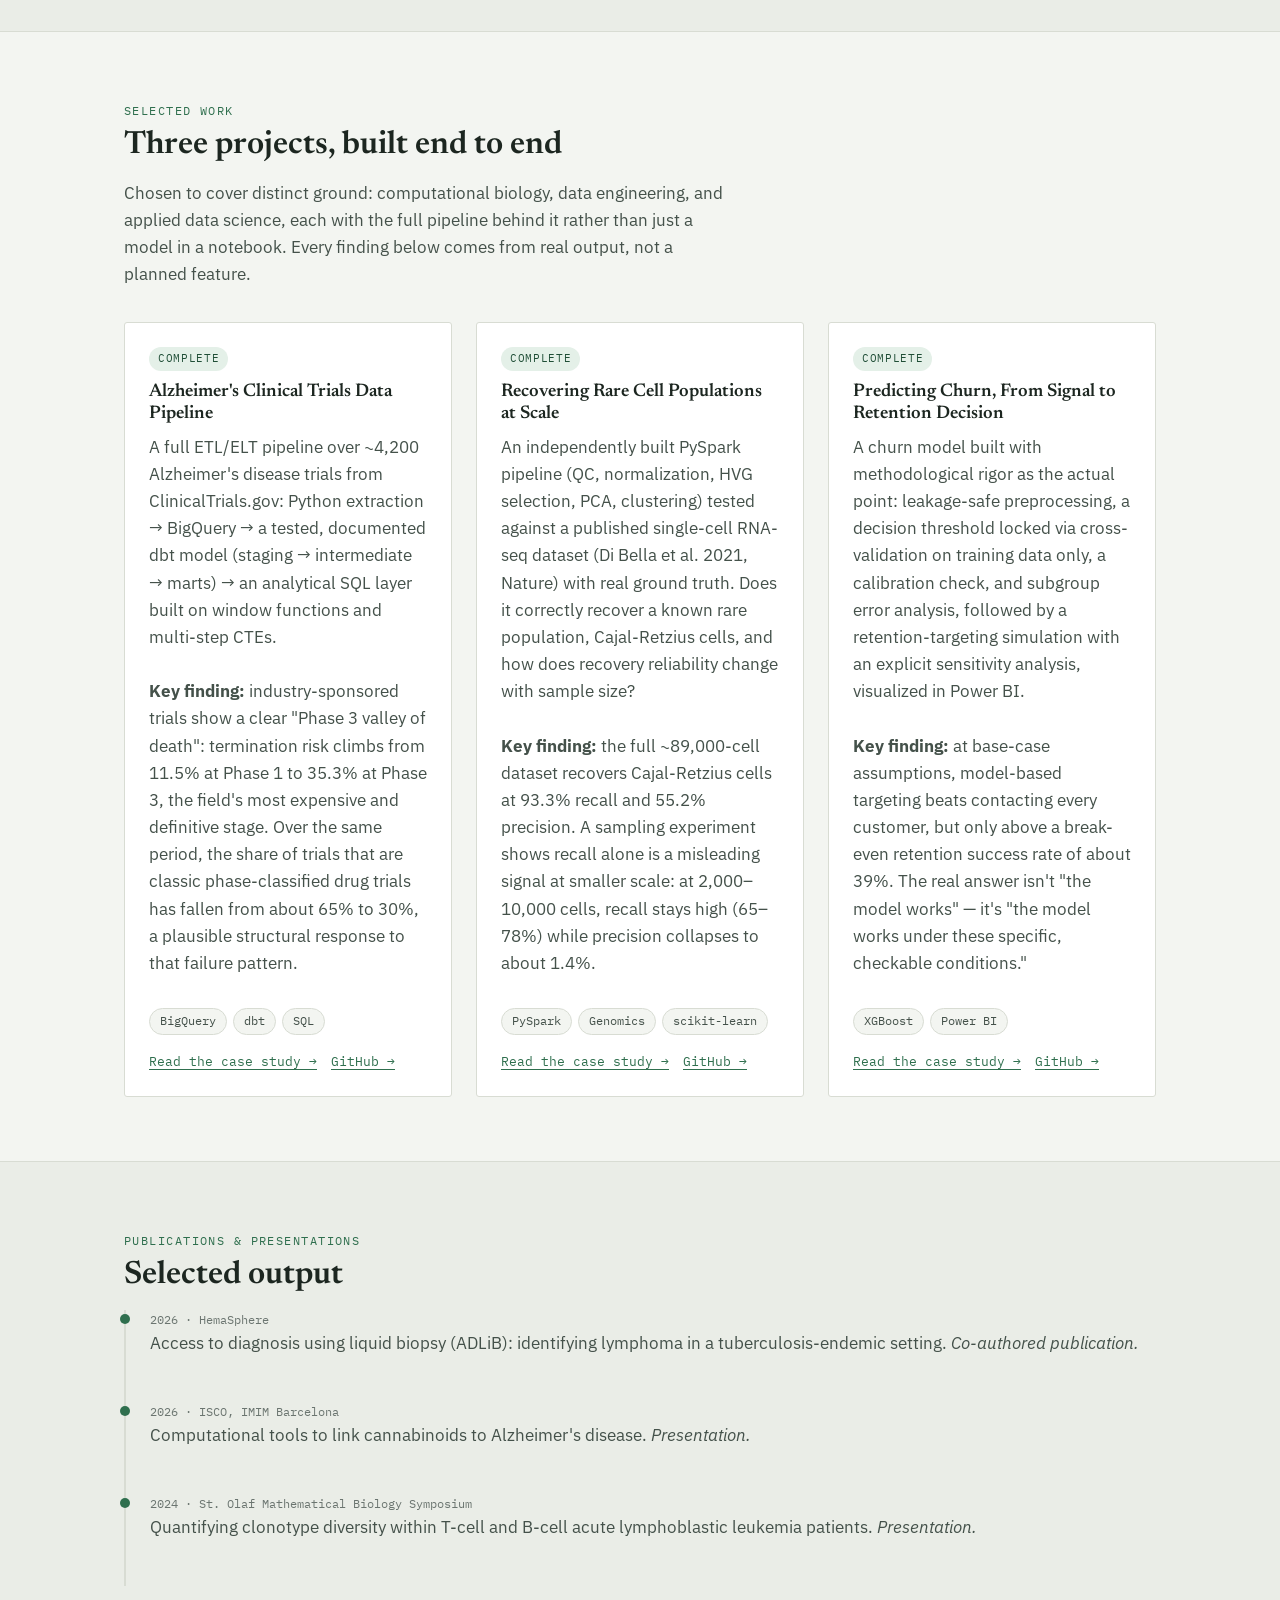
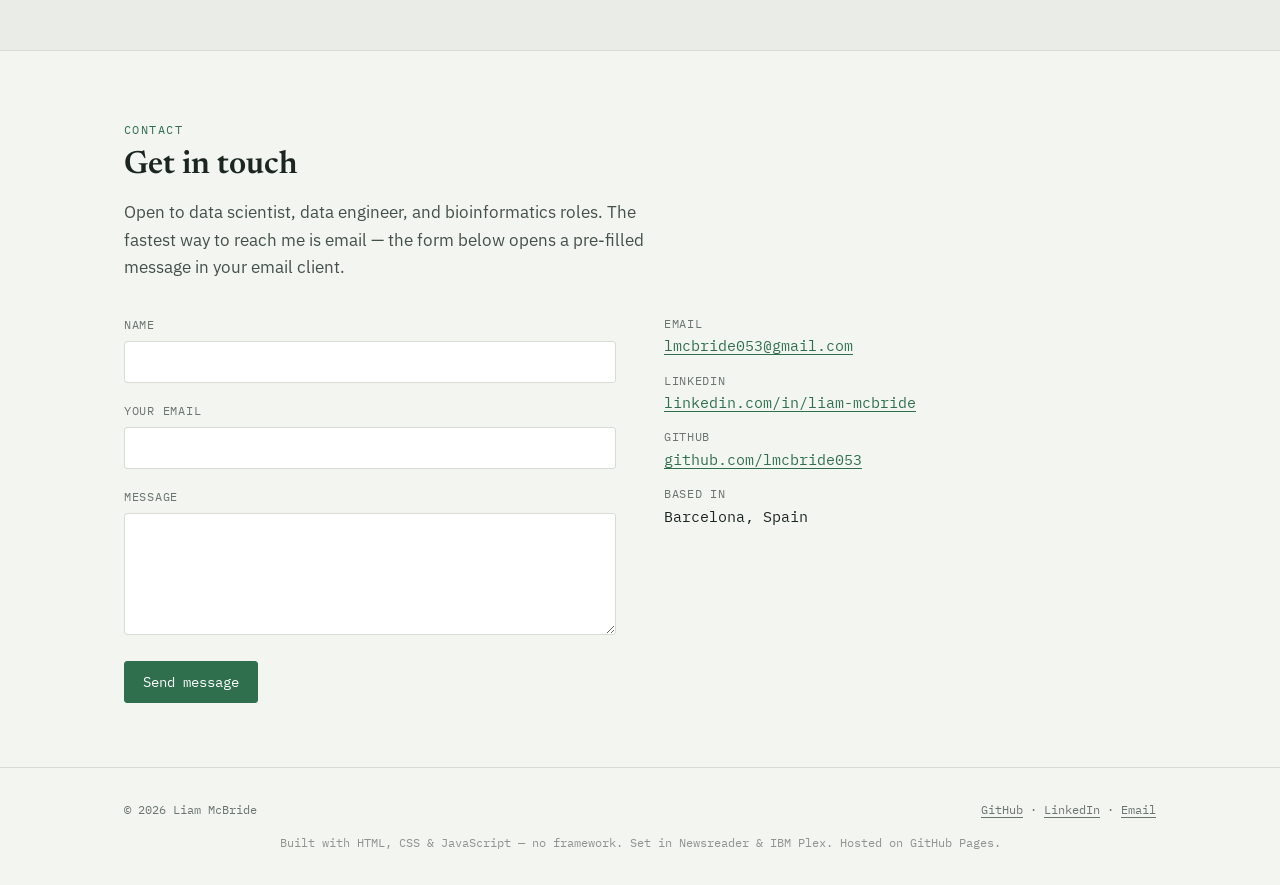
==== commit b3b3345d: "changing format to long scroll" ====
--- a/index.html
+++ b/index.html
@@ -122,17 +122,66 @@
     <span class="eyebrow">Experience</span>
     <h2>Where I've worked</h2>
 
-    <!-- PLACEHOLDER: only "Bioinformatics Research Intern, IMIM" is
-         confirmed (from the old hero readout). Dates, responsibilities,
-         and tech stack below are not invented -- fill in the real ones. -->
-    <div class="timeline-item">
-      <div class="when">[Add start date] – Present</div>
-      <h3>Bioinformatics Research Intern · IMIM (Hospital del Mar Research Institute)</h3>
-      <p>[Add 1–2 sentences on what this role actually involves. It likely overlaps with the thesis work in the Busquets-Garcia Lab below — worth confirming whether this is a continuation of the same position.]</p>
+    <div class="timeline-item">
+      <div class="when">Oct 2025 – Present · Barcelona, Spain</div>
+      <h3>Bioinformatics Research Intern (Master's Thesis) · IMIM – Hospital del Mar Research Institute / UPF</h3>
+      <p>Designed and implemented end-to-end data pipelines in R and Python to process, normalize, and analyze high-dimensional single-cell RNA-seq datasets (tens of thousands of features per sample) from an Alzheimer's disease mouse model. Applied unsupervised clustering, dimensionality reduction (PCA, UMAP), and statistical modeling to identify cell-type-specific gene expression patterns across experimental conditions and biological sexes. Conducted differential expression analysis and pathway enrichment using curated gene sets (MitoCarta), and integrated transcriptomic, gene regulatory network, and behavioral phenotype data into a multi-layered view of treatment response.</p>
       <div class="tags">
-        <span class="tag">[Add relevant tools]</span>
-      </div>
-    </div>
+        <span class="tag">R</span><span class="tag">Python</span><span class="tag">scRNA-seq</span><span class="tag">PCA / UMAP</span>
+      </div>
+    </div>
+
+    <div class="timeline-item">
+      <div class="when">May 2023 – Jan 2024 · Boston, MA</div>
+      <h3>Bioinformatics Intern · Dana-Farber Cancer Institute, Harvard University</h3>
+      <p>Built and validated a data processing pipeline combining sequencing outputs with statistical clonality assessment methods for lymphoma diagnostics from cell-free DNA samples. Designed and executed a systematic benchmarking study comparing multiple analytical pipelines, synthesizing quantitative results into a comparative report to support data-driven platform selection.</p>
+      <div class="tags">
+        <span class="tag">Python</span><span class="tag">Pipeline benchmarking</span><span class="tag">cfDNA</span>
+      </div>
+    </div>
+
+    <div class="timeline-item">
+      <div class="when">Jun – Aug 2022 · Minneapolis, MN</div>
+      <h3>Computational Biology Intern · University of Minnesota Medical School</h3>
+      <p>Processed and analyzed whole-genome sequencing data using Python-based pipelines to investigate genetic elements associated with a pediatric cancer, managing large-scale genomic data from ingestion through interpretation. Performed statistical analysis and built visualizations in R to communicate findings to a multidisciplinary research team.</p>
+      <div class="tags">
+        <span class="tag">Python</span><span class="tag">R</span><span class="tag">WGS</span>
+      </div>
+    </div>
+
+    <details class="timeline-more">
+      <summary>
+        <span class="show-label">Show earlier experience (3 more roles) ↓</span>
+        <span class="hide-label">Hide earlier experience ↑</span>
+      </summary>
+
+      <div class="timeline-item">
+        <div class="when">Mar 2017 – May 2021 · Northampton, MA (incl. a COVID-period gap year, 2020–2021)</div>
+        <h3>Research Assistant · Smith College</h3>
+        <p>Developed a Python-based data extraction pipeline to process large collections of biological sequence files from public databases, enabling downstream phylogenetic analysis. Applied statistical tools and databases to analyze genome-scale datasets and reconstruct evolutionary relationships across species.</p>
+        <div class="tags">
+          <span class="tag">Python</span><span class="tag">Phylogenetics</span>
+        </div>
+      </div>
+
+      <div class="timeline-item">
+        <div class="when">Jun – Aug 2021 · Northfield, MN</div>
+        <h3>Student Researcher · St. Olaf College, Biology Department</h3>
+        <p>Designed an experiment and performed statistical analysis and data visualization in R to study environmental nutrient dynamics; presented findings at a college-wide research symposium.</p>
+        <div class="tags">
+          <span class="tag">R</span><span class="tag">Experimental design</span>
+        </div>
+      </div>
+
+      <div class="timeline-item">
+        <div class="when">2022 – 2024 · Northfield, MN</div>
+        <h3>R Tutor · St. Olaf College</h3>
+        <p>Supported students in biology and statistics courses with R programming, data wrangling, visualization, and reproducible analysis workflows in RStudio and RMarkdown.</p>
+        <div class="tags">
+          <span class="tag">R</span><span class="tag">Teaching</span>
+        </div>
+      </div>
+    </details>
   </div>
 </section>
 
--- a/style.css
+++ b/style.css
@@ -356,6 +356,24 @@
   color: var(--slate);
 }
 
+.timeline-more { margin-top: 8px; }
+.timeline-more summary {
+  cursor: pointer;
+  font-family: var(--mono);
+  font-size: 0.85rem;
+  color: var(--pine);
+  list-style: none;
+  padding: 8px 0;
+  user-select: none;
+}
+.timeline-more summary::-webkit-details-marker { display: none; }
+.timeline-more summary::marker { content: ""; }
+.timeline-more summary:hover { color: var(--pine-dark); }
+.timeline-more .hide-label { display: none; }
+.timeline-more[open] .show-label { display: none; }
+.timeline-more[open] .hide-label { display: inline; }
+.timeline-more .timeline-item:first-of-type { margin-top: 14px; }
+
 /* ---------- Contact ---------- */
 .contact-grid {
   display: grid;
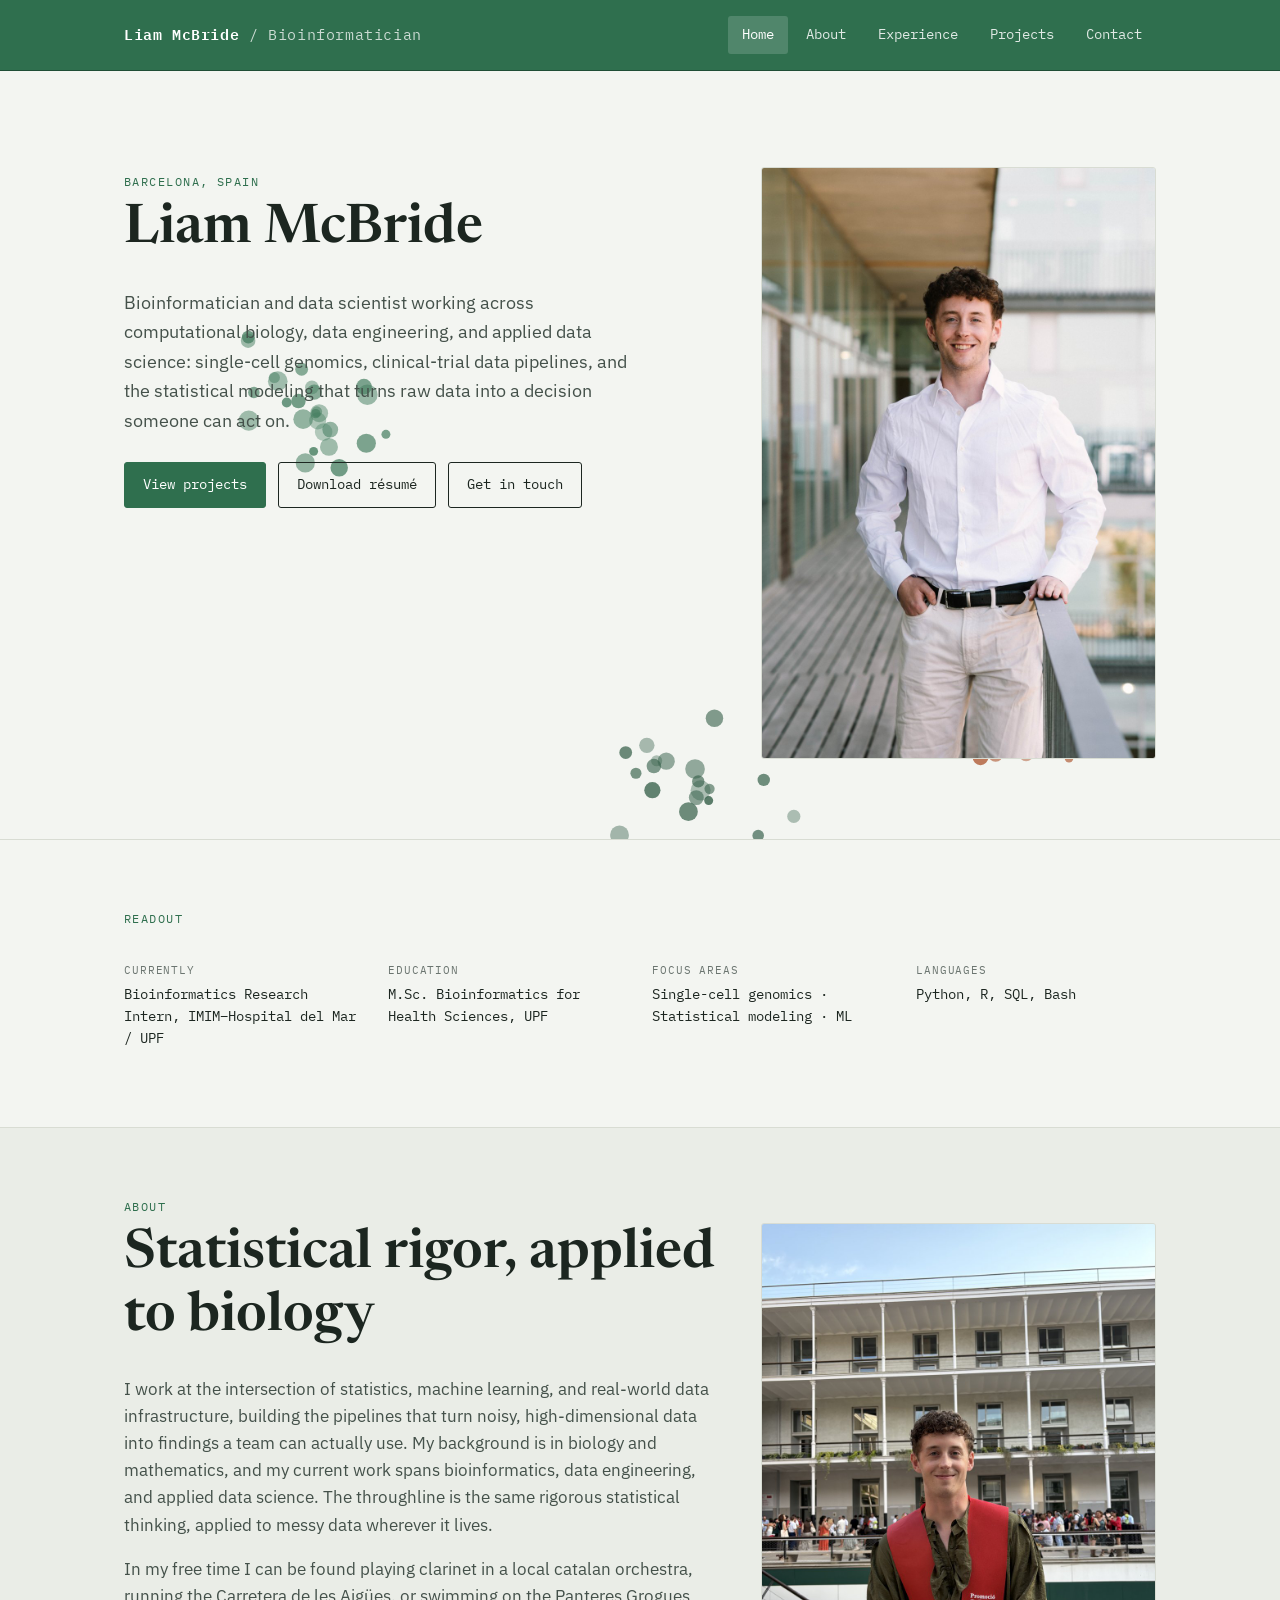
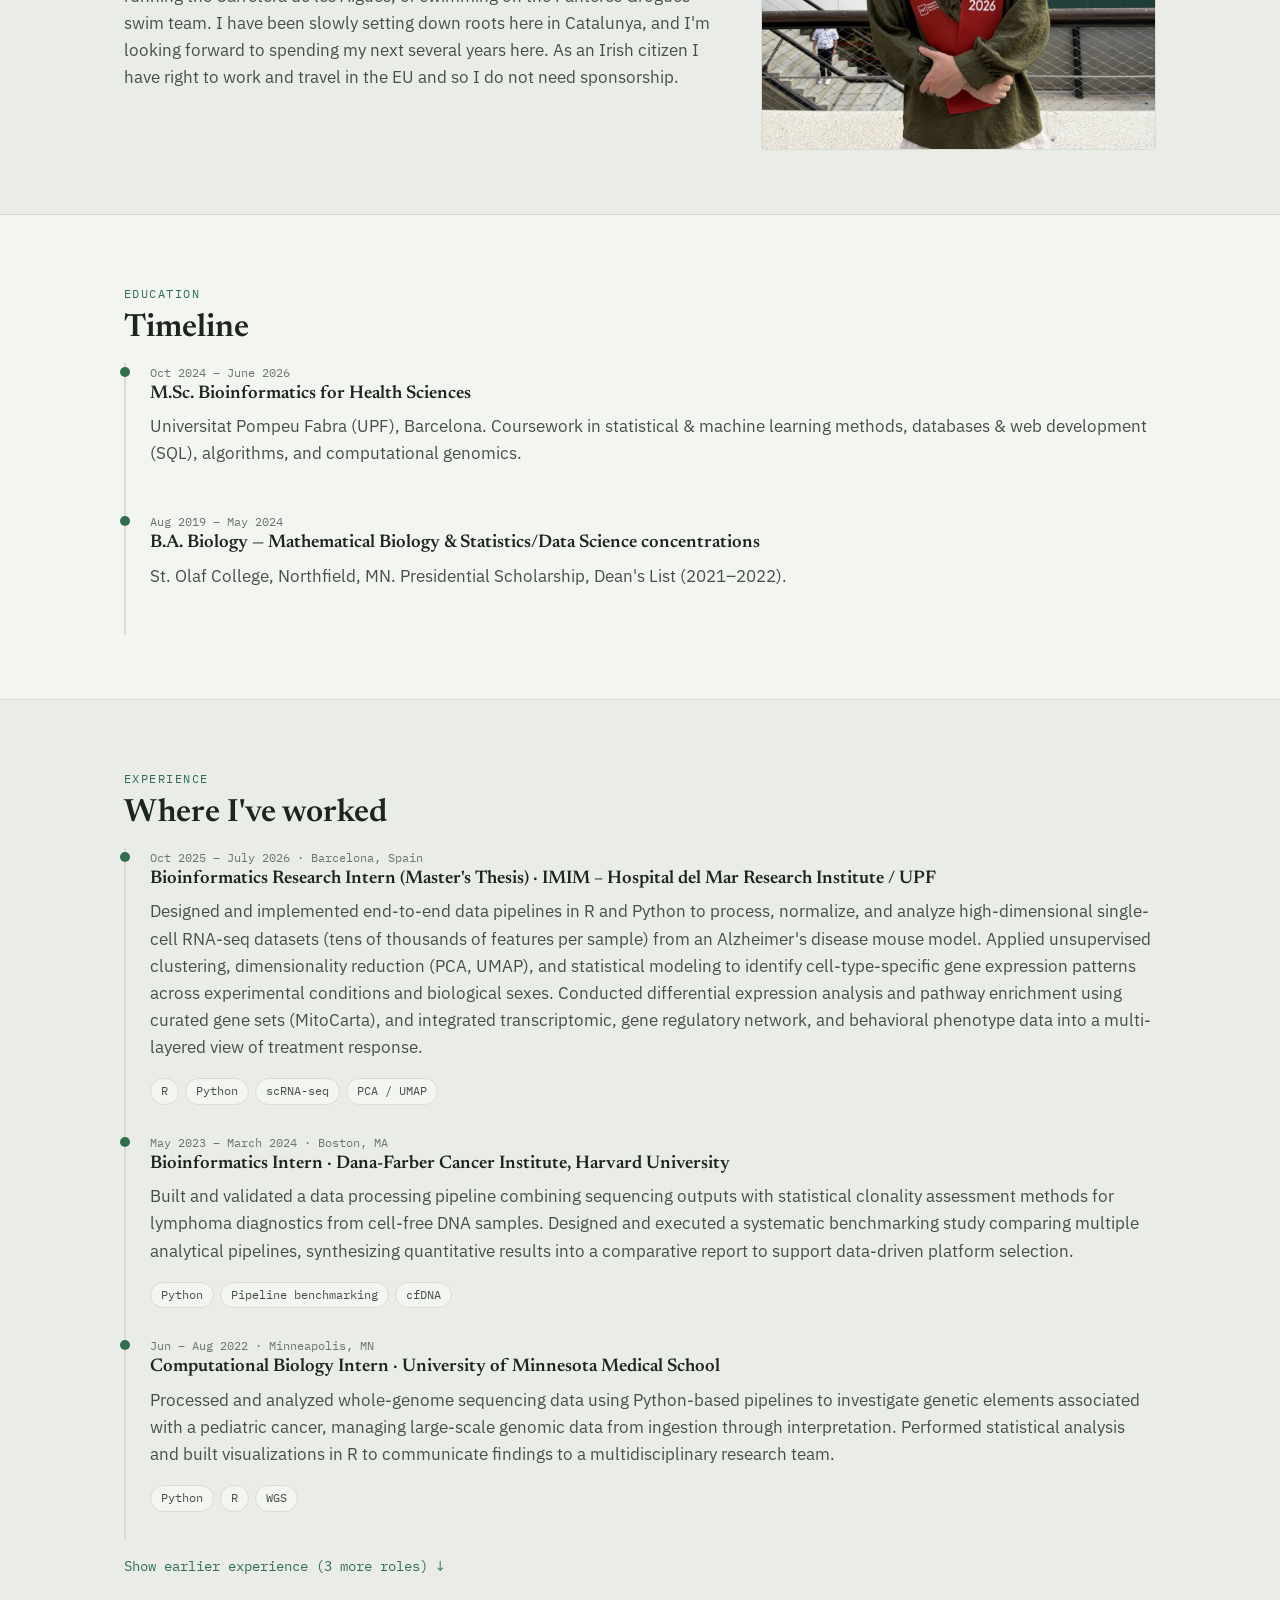
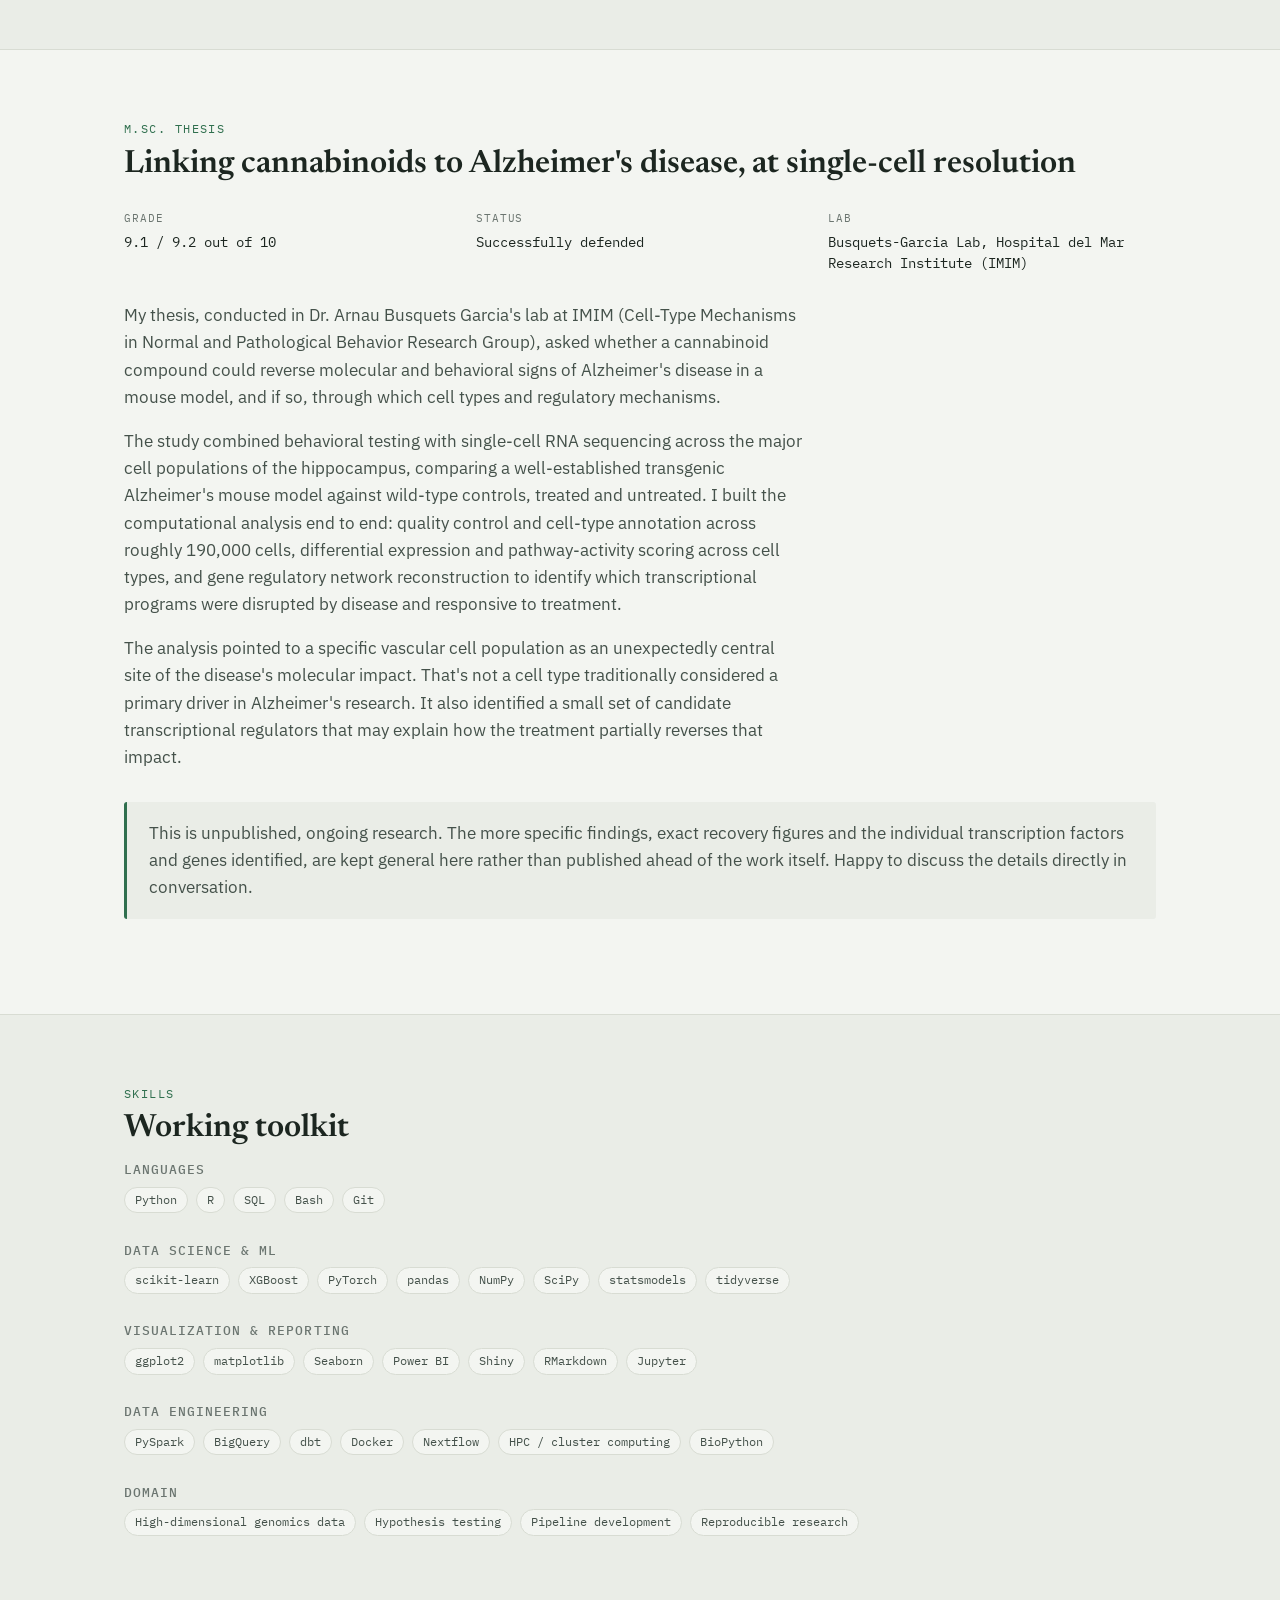
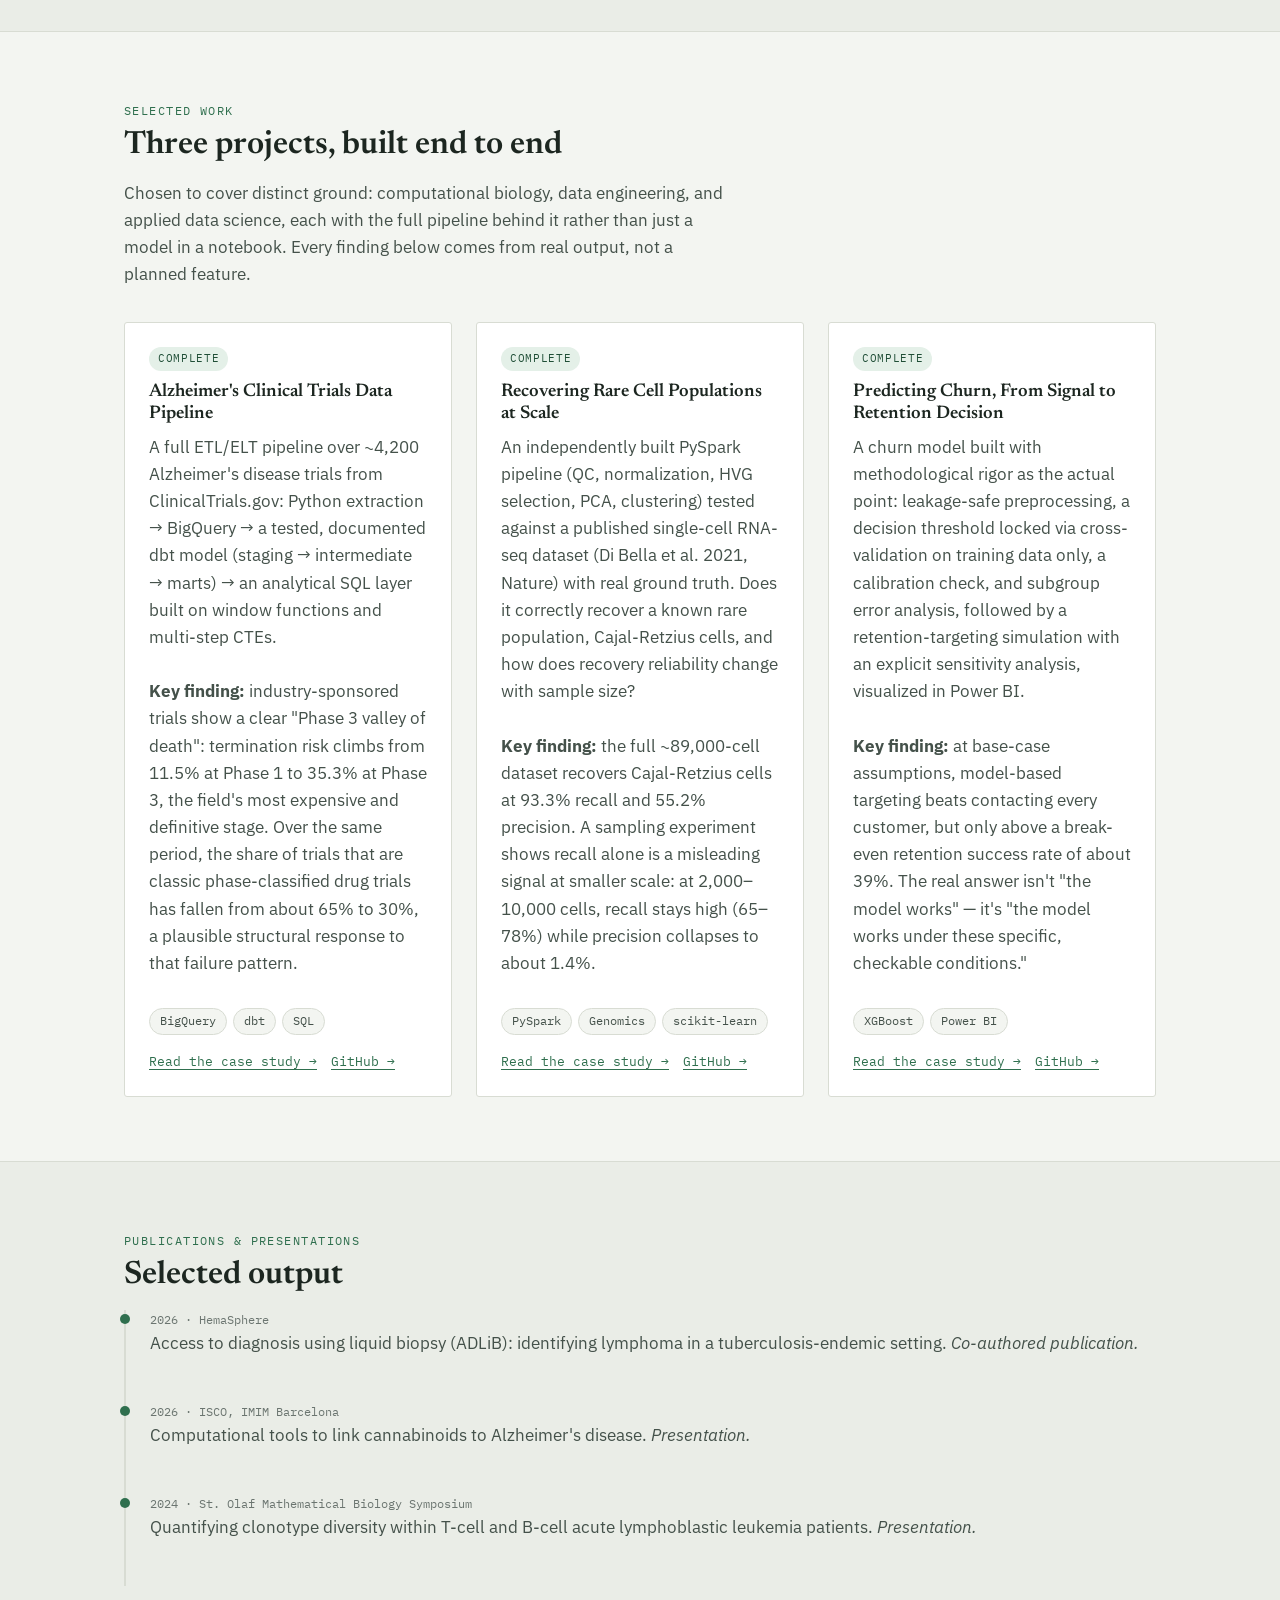
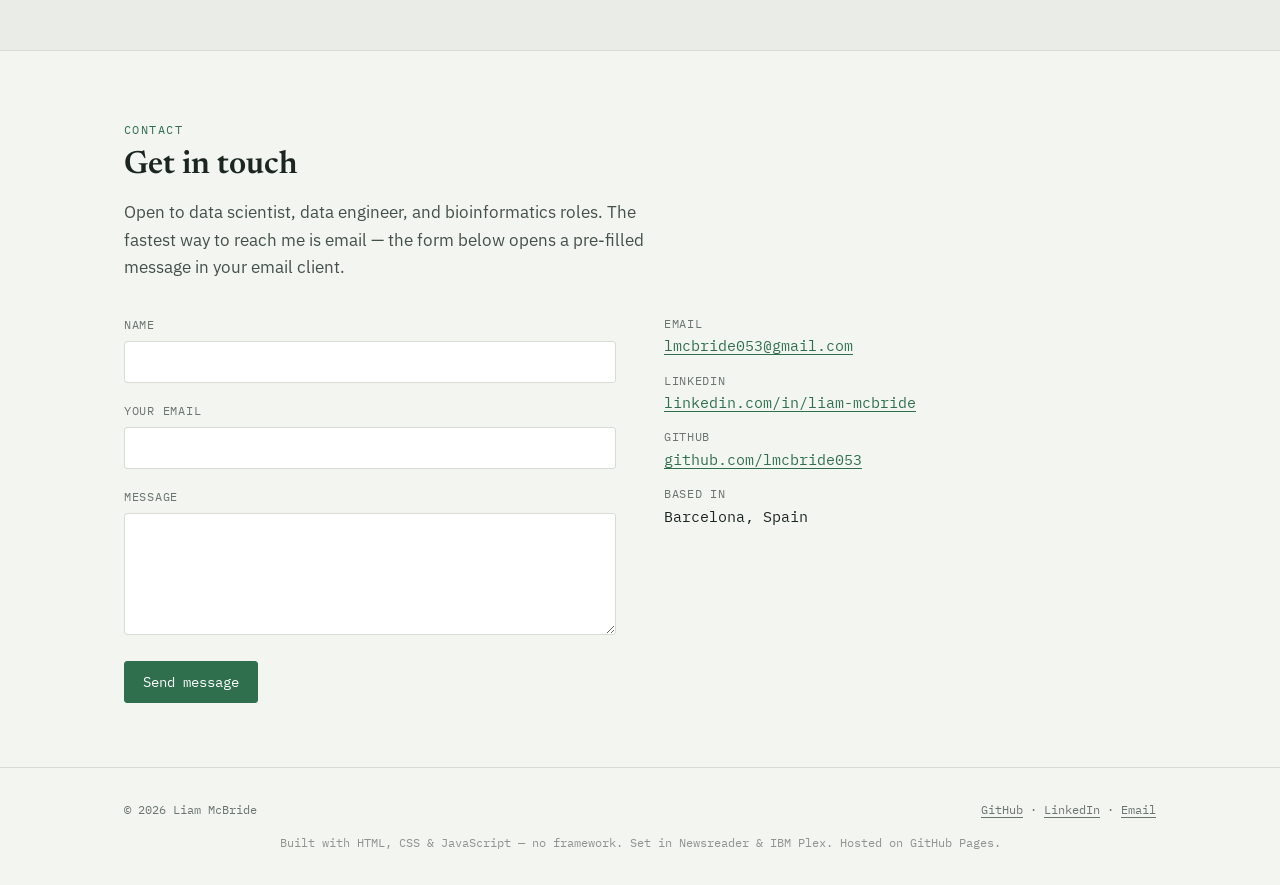
==== commit 1aea4845: "fixing experience dates" ====
--- a/index.html
+++ b/index.html
@@ -123,7 +123,7 @@
     <h2>Where I've worked</h2>
 
     <div class="timeline-item">
-      <div class="when">Oct 2025 – Present · Barcelona, Spain</div>
+      <div class="when">Oct 2025 – July 2026 · Barcelona, Spain</div>
       <h3>Bioinformatics Research Intern (Master's Thesis) · IMIM – Hospital del Mar Research Institute / UPF</h3>
       <p>Designed and implemented end-to-end data pipelines in R and Python to process, normalize, and analyze high-dimensional single-cell RNA-seq datasets (tens of thousands of features per sample) from an Alzheimer's disease mouse model. Applied unsupervised clustering, dimensionality reduction (PCA, UMAP), and statistical modeling to identify cell-type-specific gene expression patterns across experimental conditions and biological sexes. Conducted differential expression analysis and pathway enrichment using curated gene sets (MitoCarta), and integrated transcriptomic, gene regulatory network, and behavioral phenotype data into a multi-layered view of treatment response.</p>
       <div class="tags">
@@ -132,7 +132,7 @@
     </div>
 
     <div class="timeline-item">
-      <div class="when">May 2023 – Jan 2024 · Boston, MA</div>
+      <div class="when">May 2023 – March 2024 · Boston, MA</div>
       <h3>Bioinformatics Intern · Dana-Farber Cancer Institute, Harvard University</h3>
       <p>Built and validated a data processing pipeline combining sequencing outputs with statistical clonality assessment methods for lymphoma diagnostics from cell-free DNA samples. Designed and executed a systematic benchmarking study comparing multiple analytical pipelines, synthesizing quantitative results into a comparative report to support data-driven platform selection.</p>
       <div class="tags">
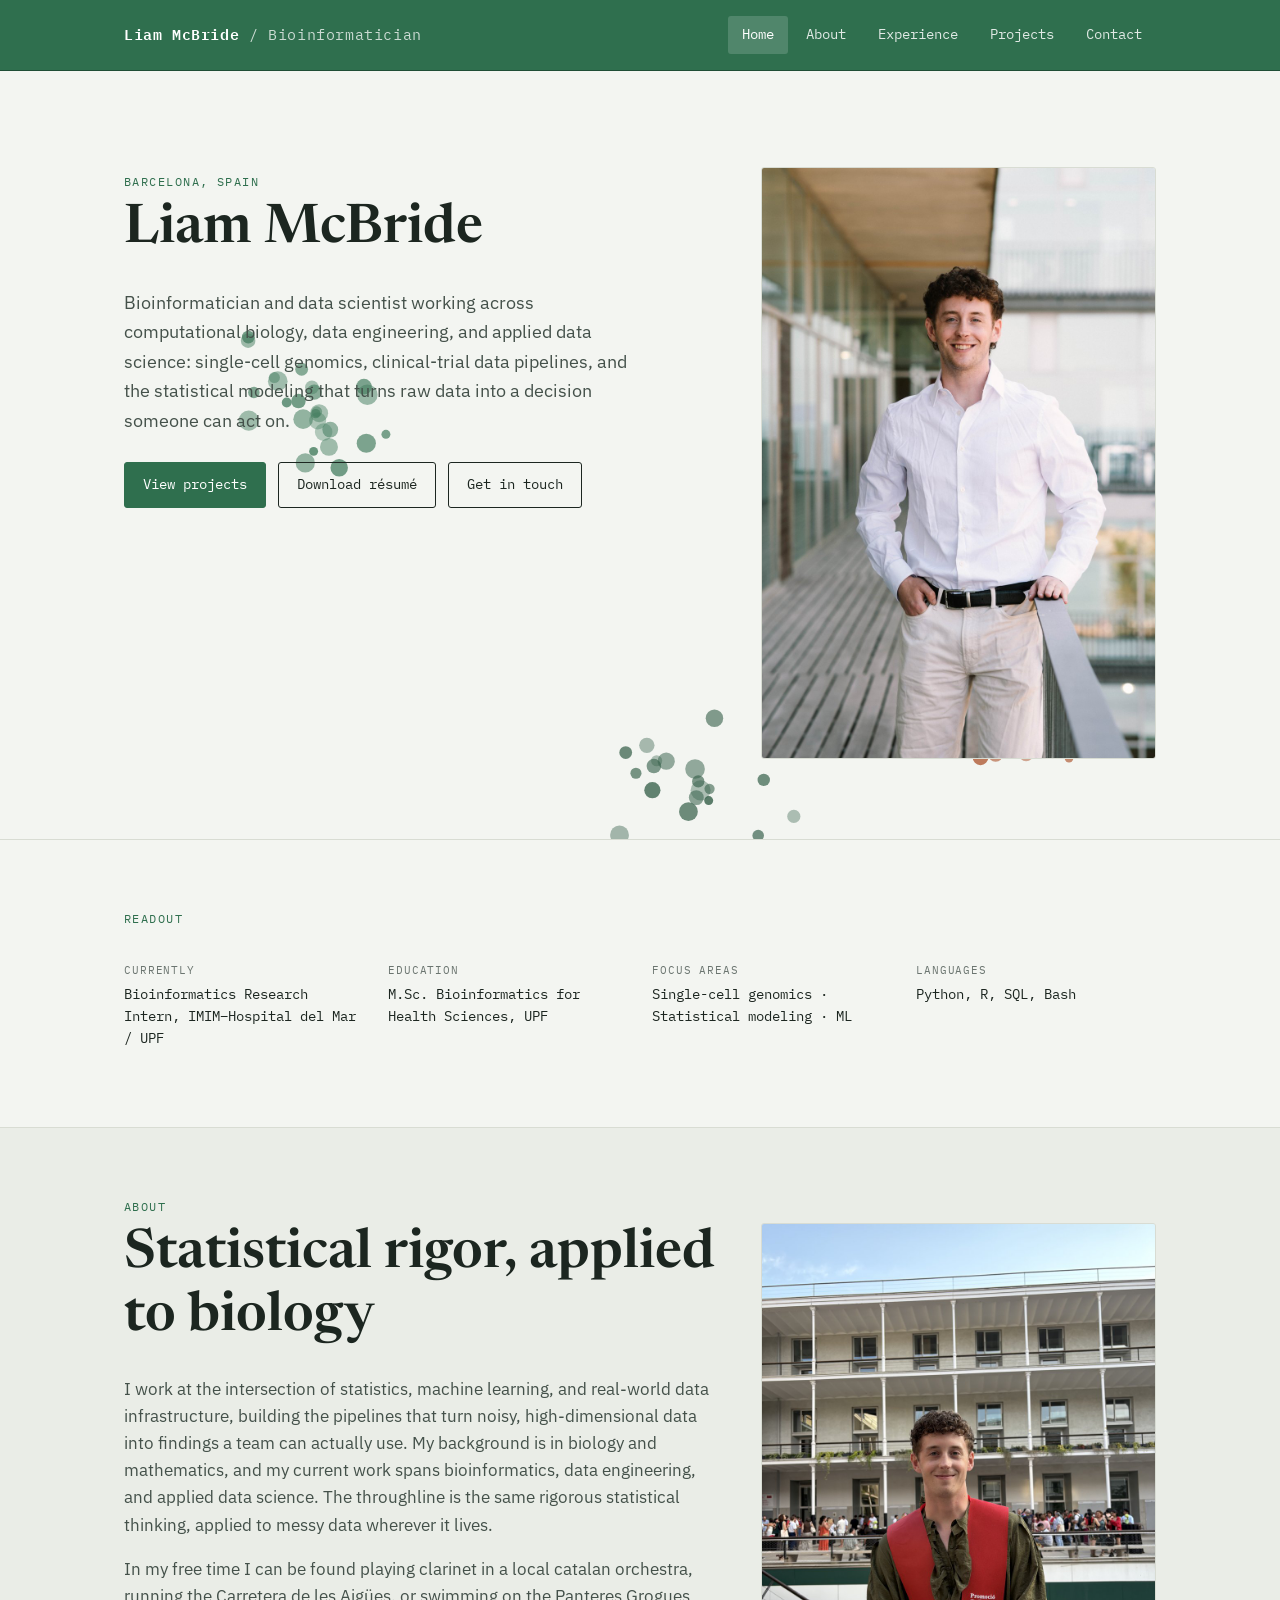
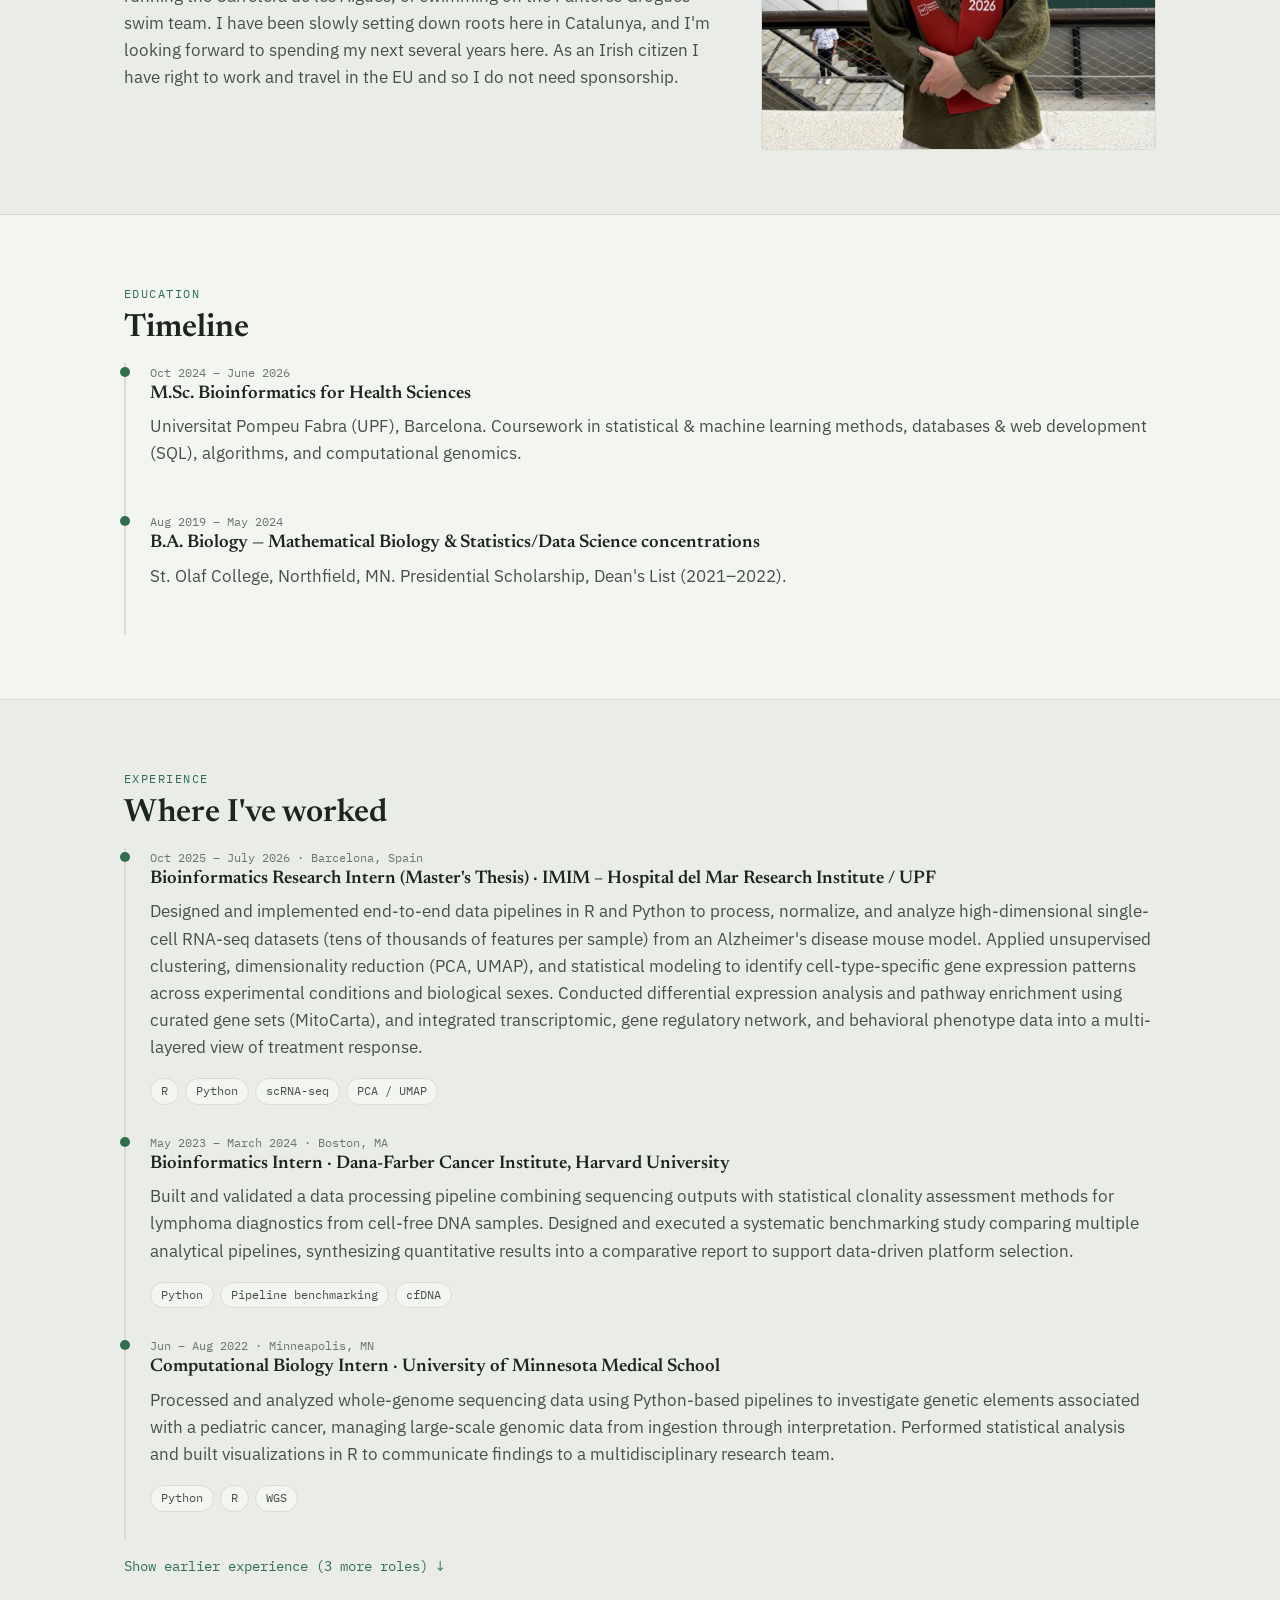
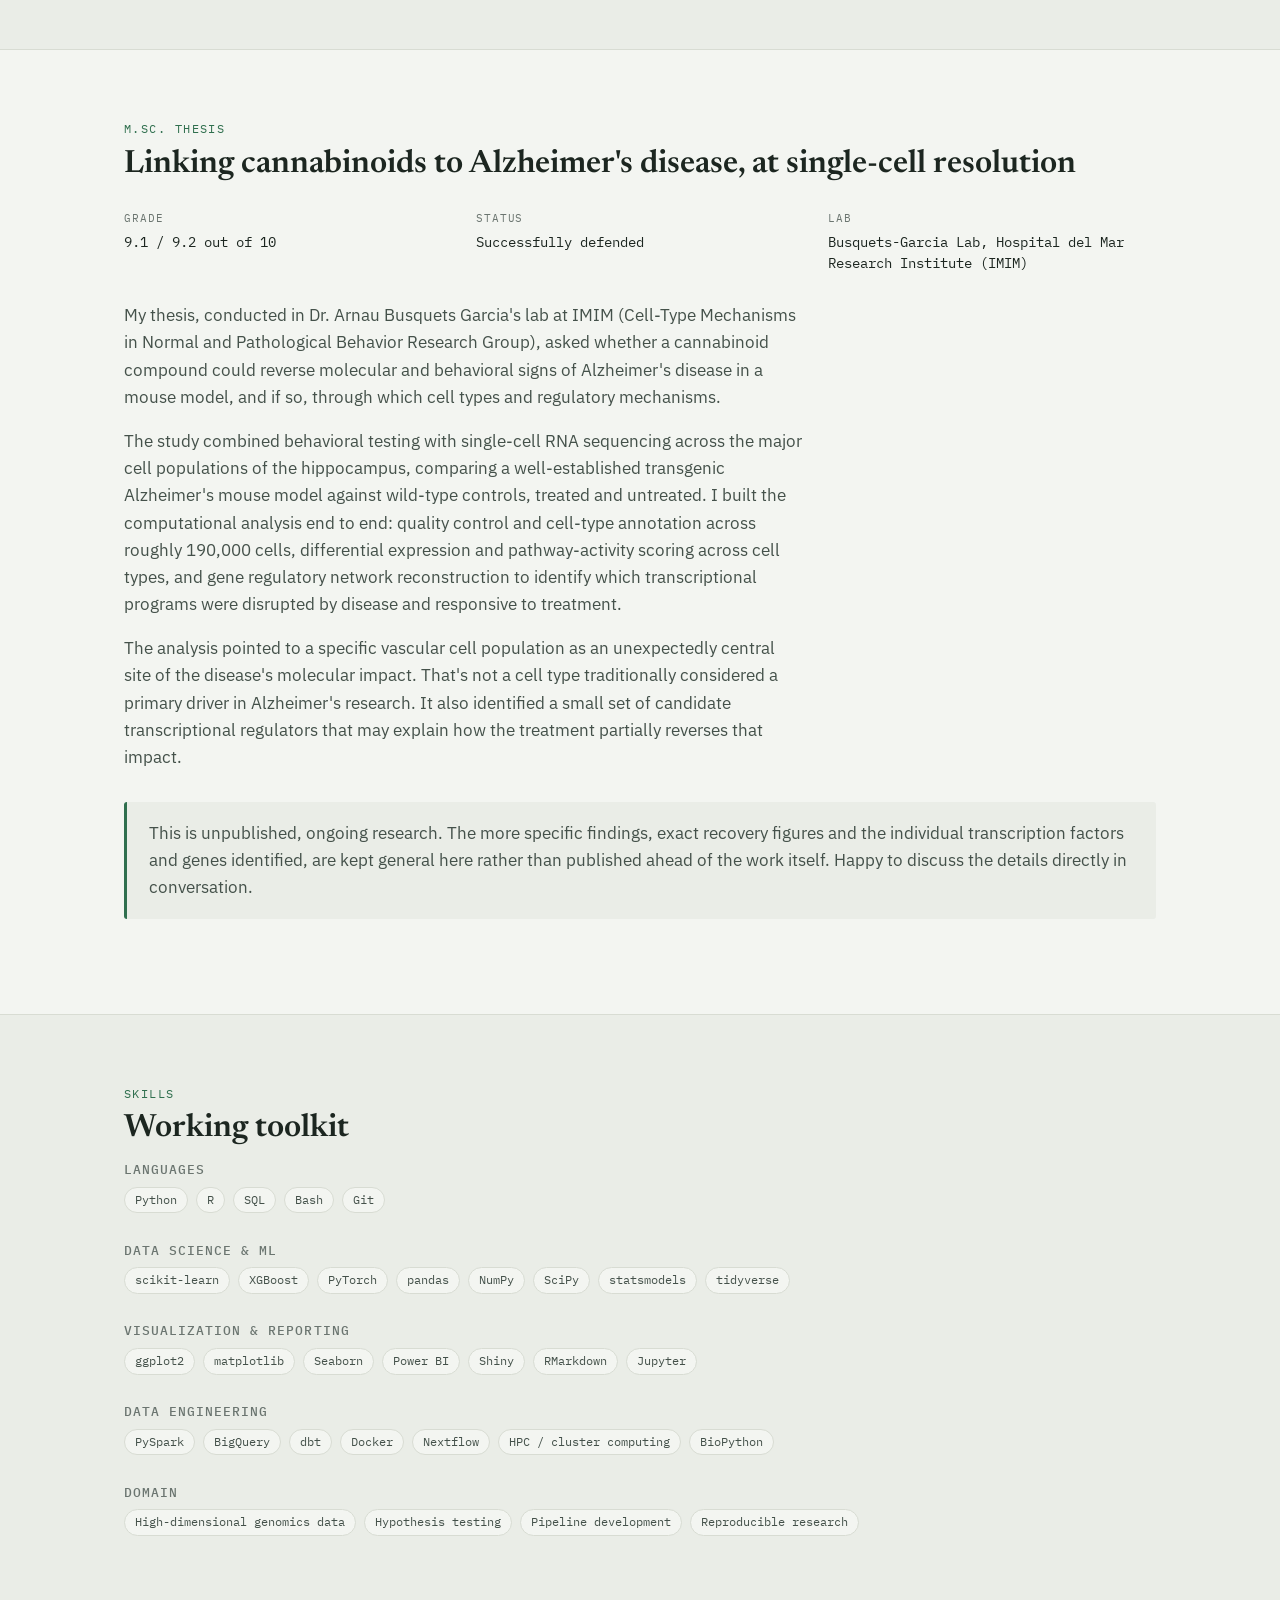
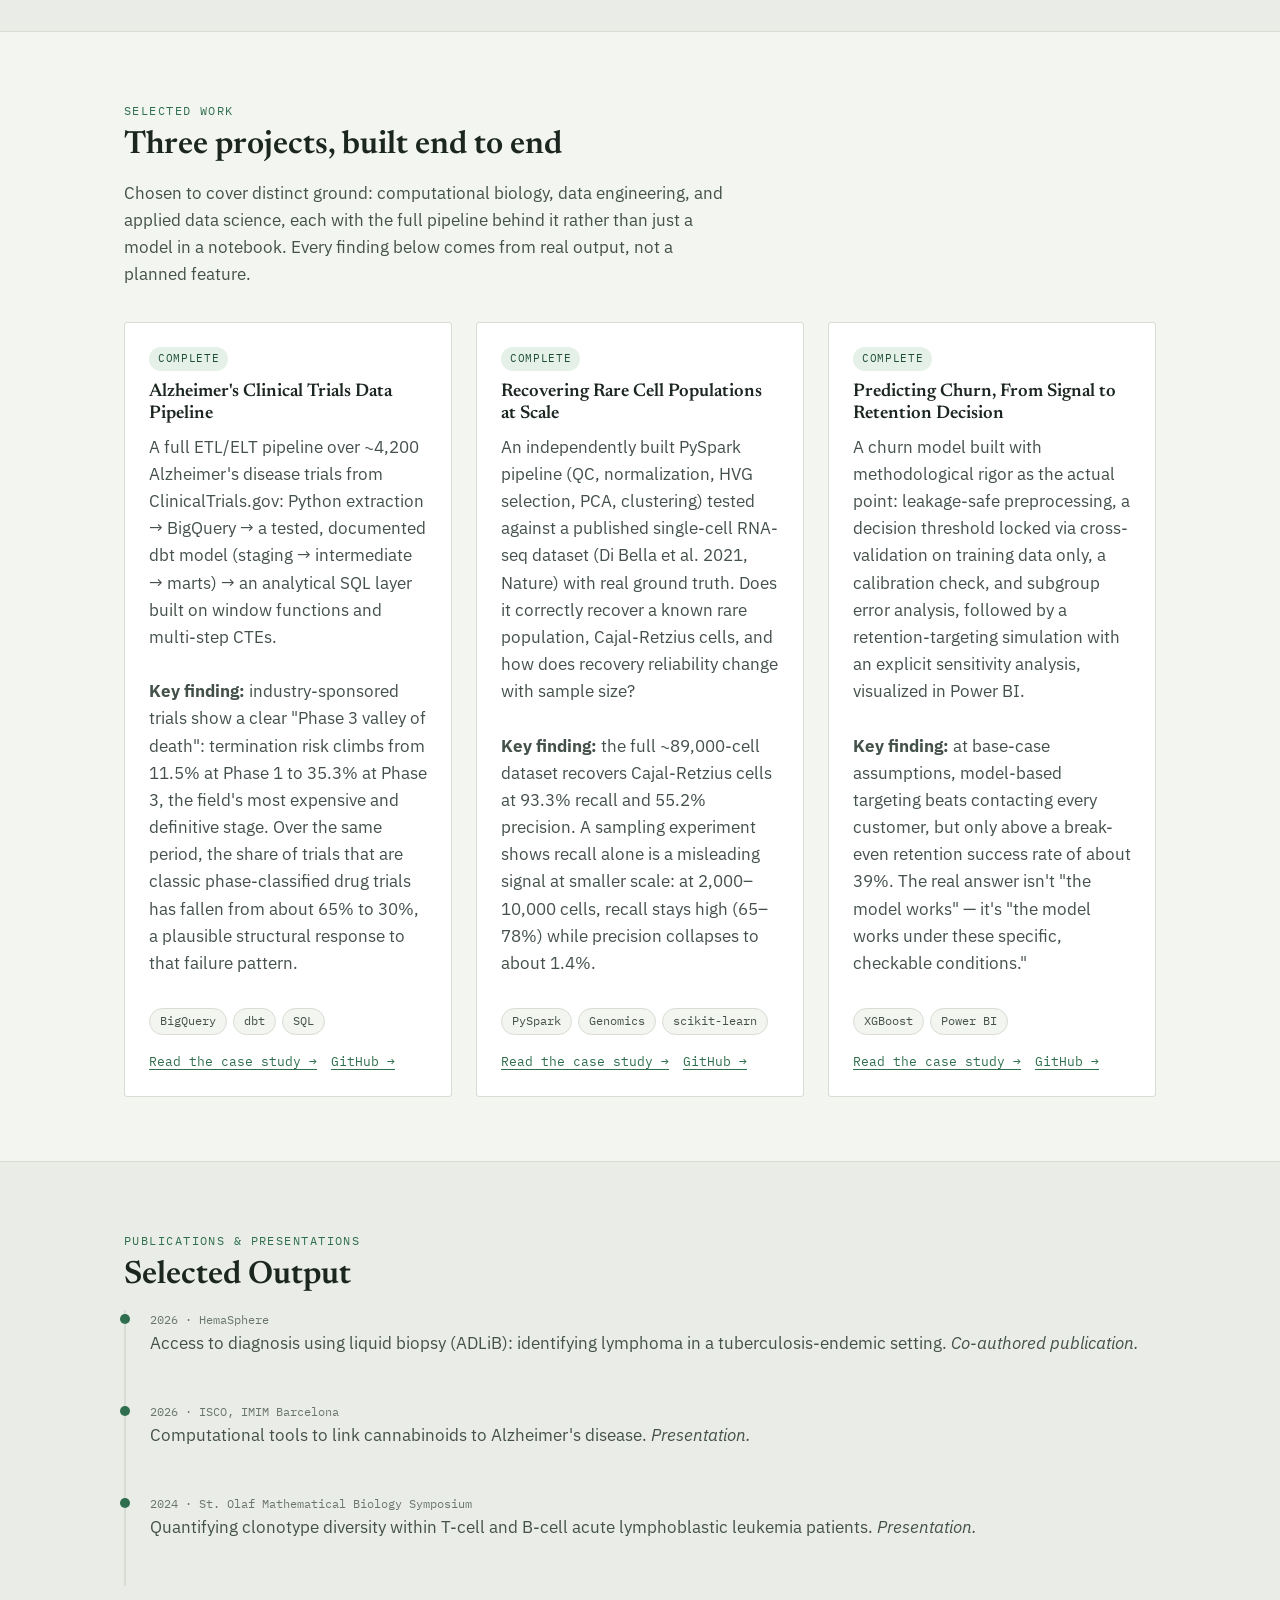
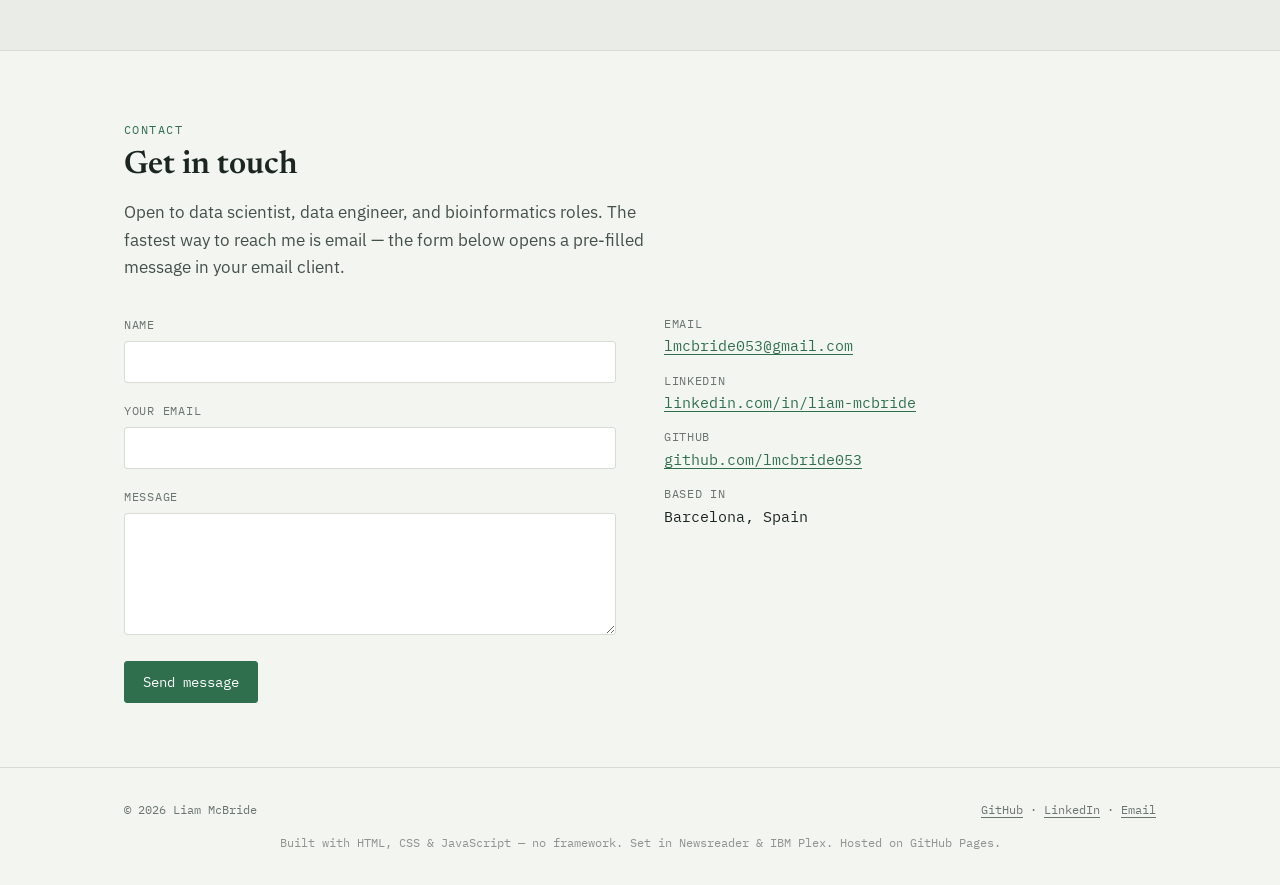
==== commit 479029b0: "double check push" ====
--- a/index.html
+++ b/index.html
@@ -381,7 +381,7 @@
 <section class="block alt" id="publications">
   <div class="container">
     <span class="eyebrow">Publications &amp; Presentations</span>
-    <h2>Selected output</h2>
+    <h2>Selected Output</h2>
 
     <div class="timeline-item">
       <div class="when">2026 · HemaSphere</div>
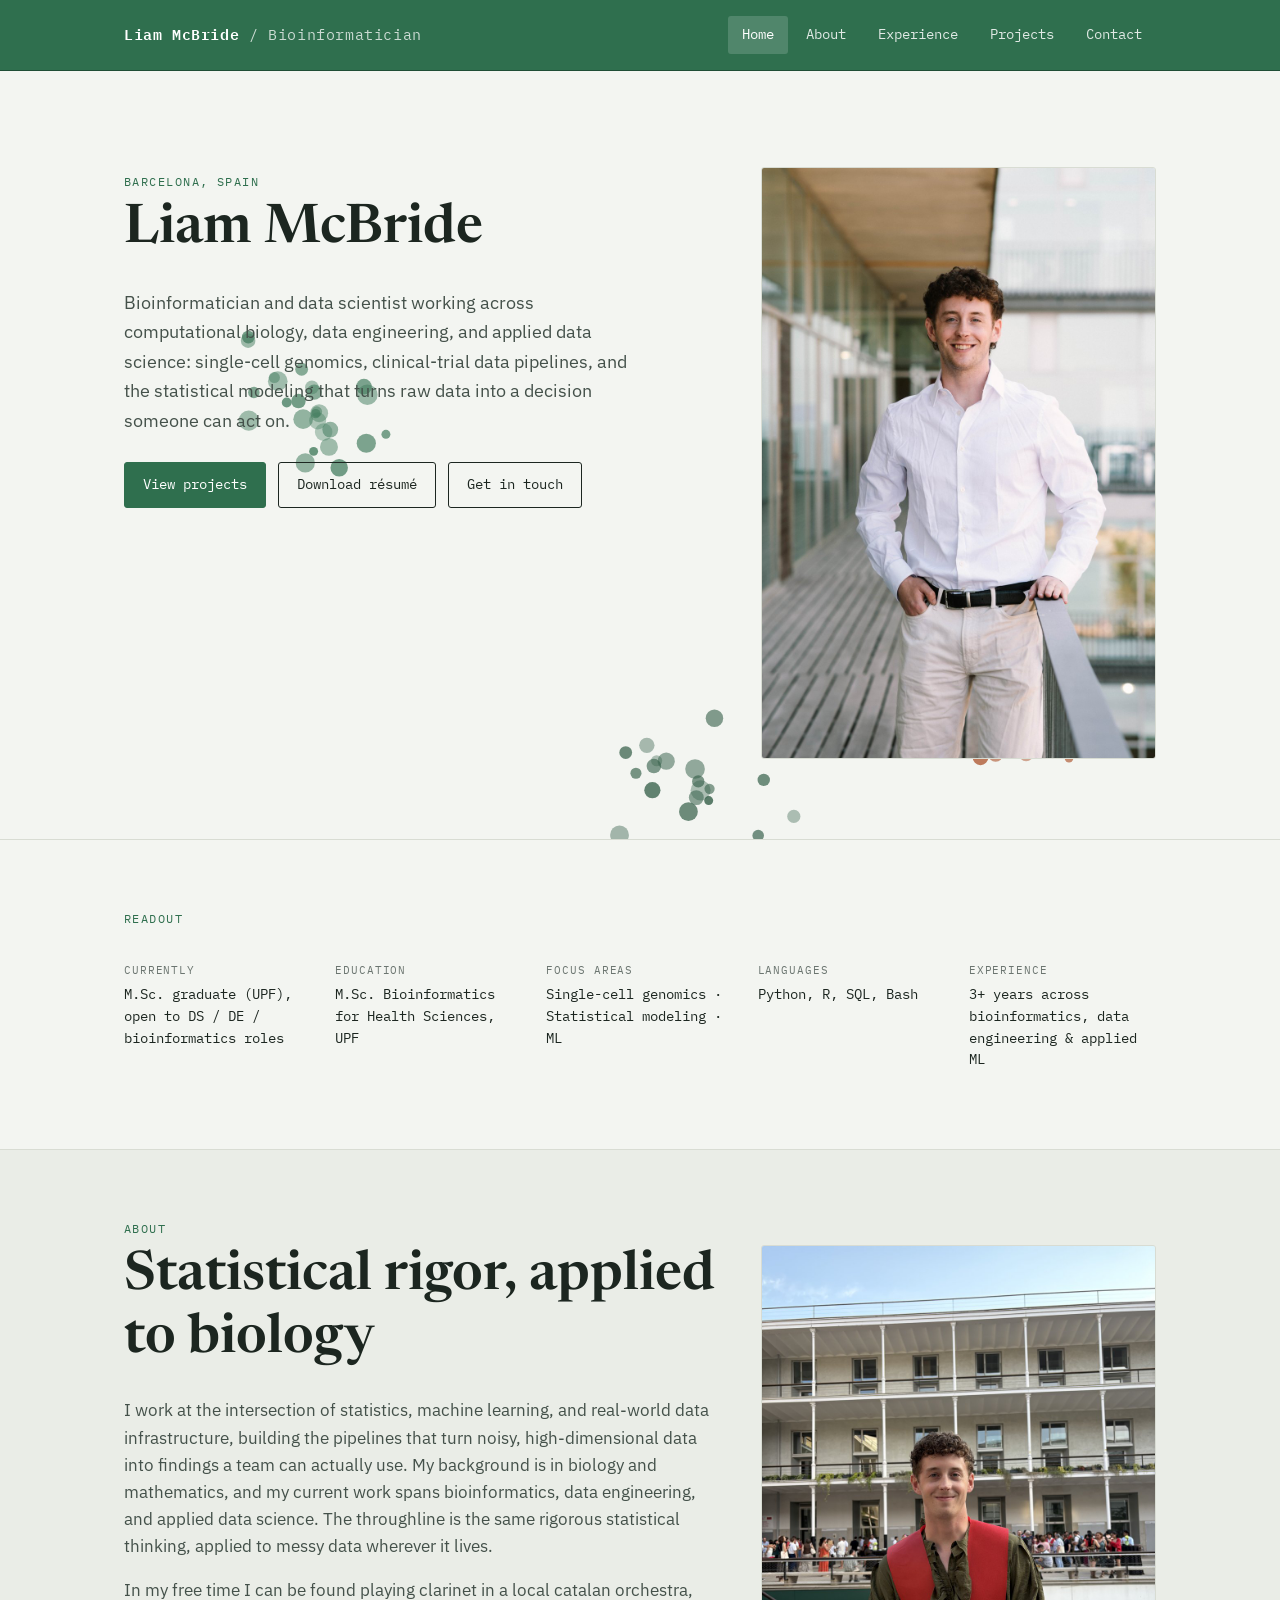
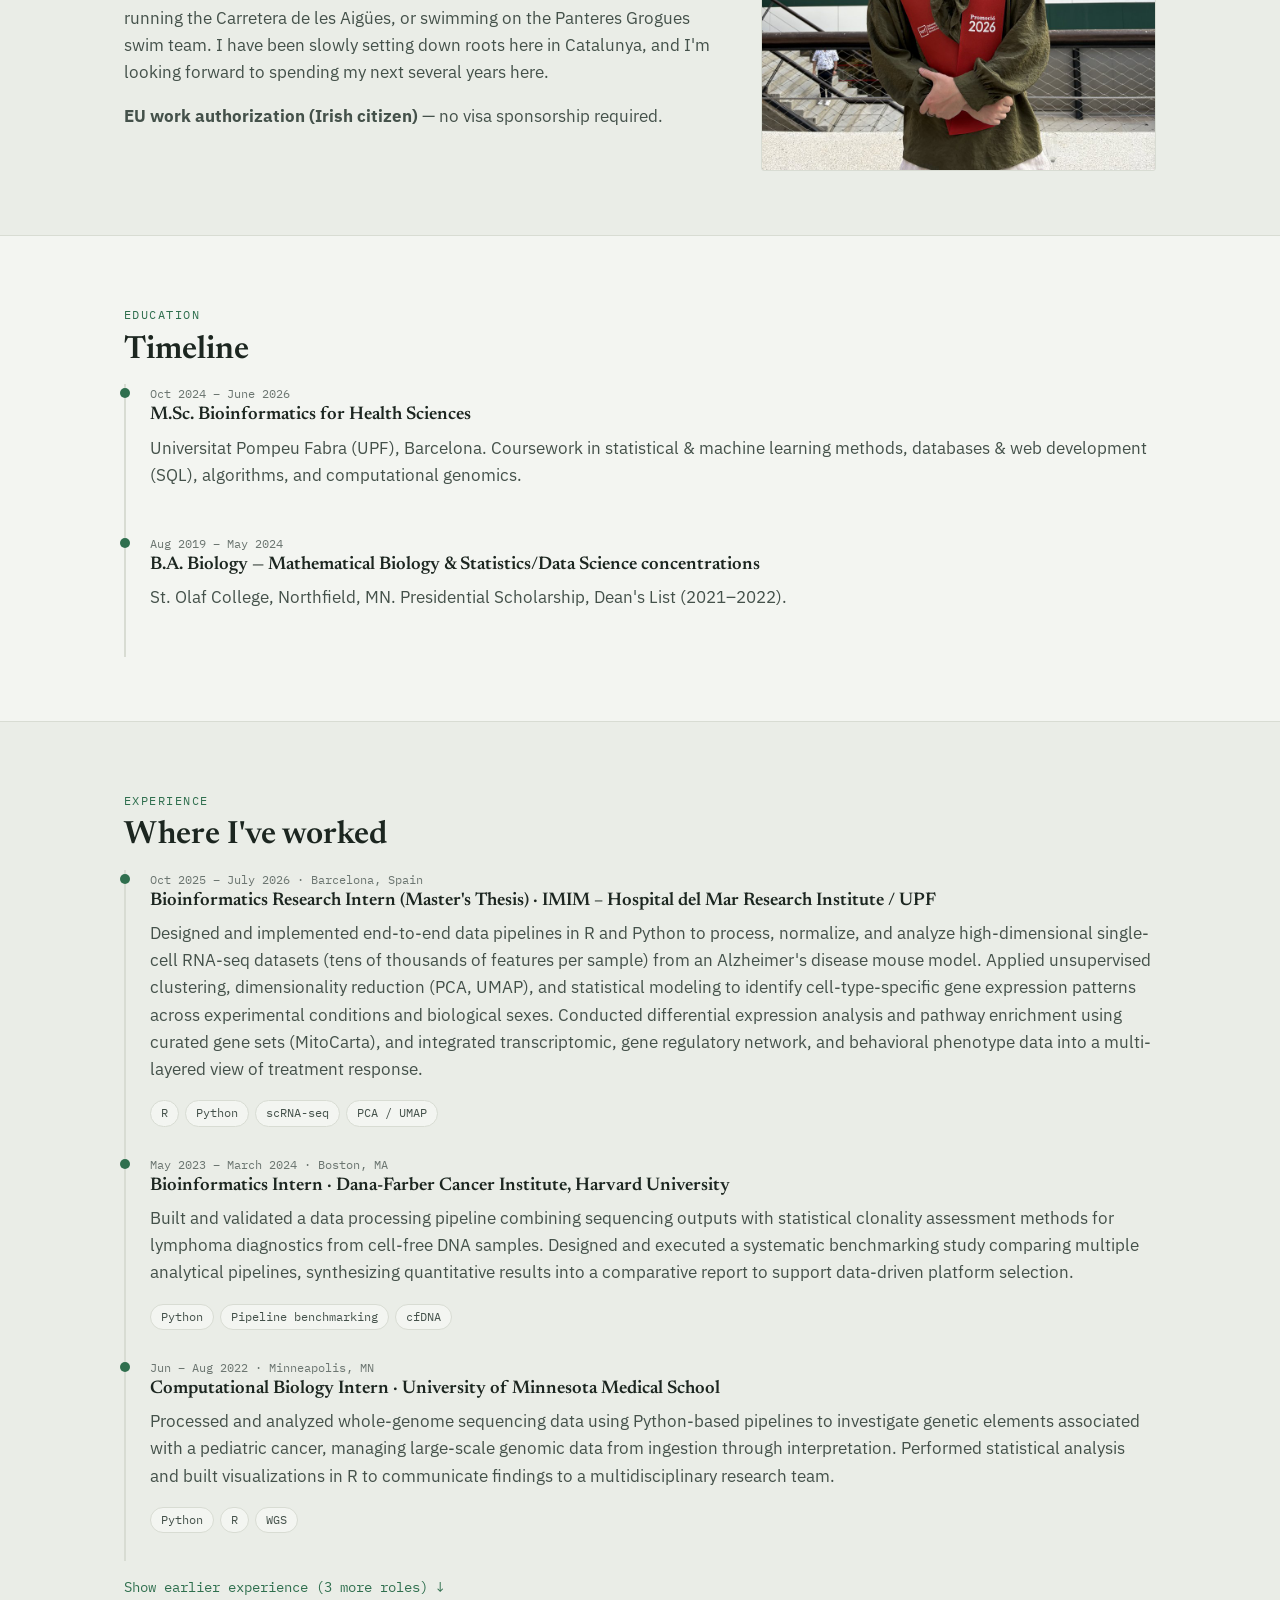
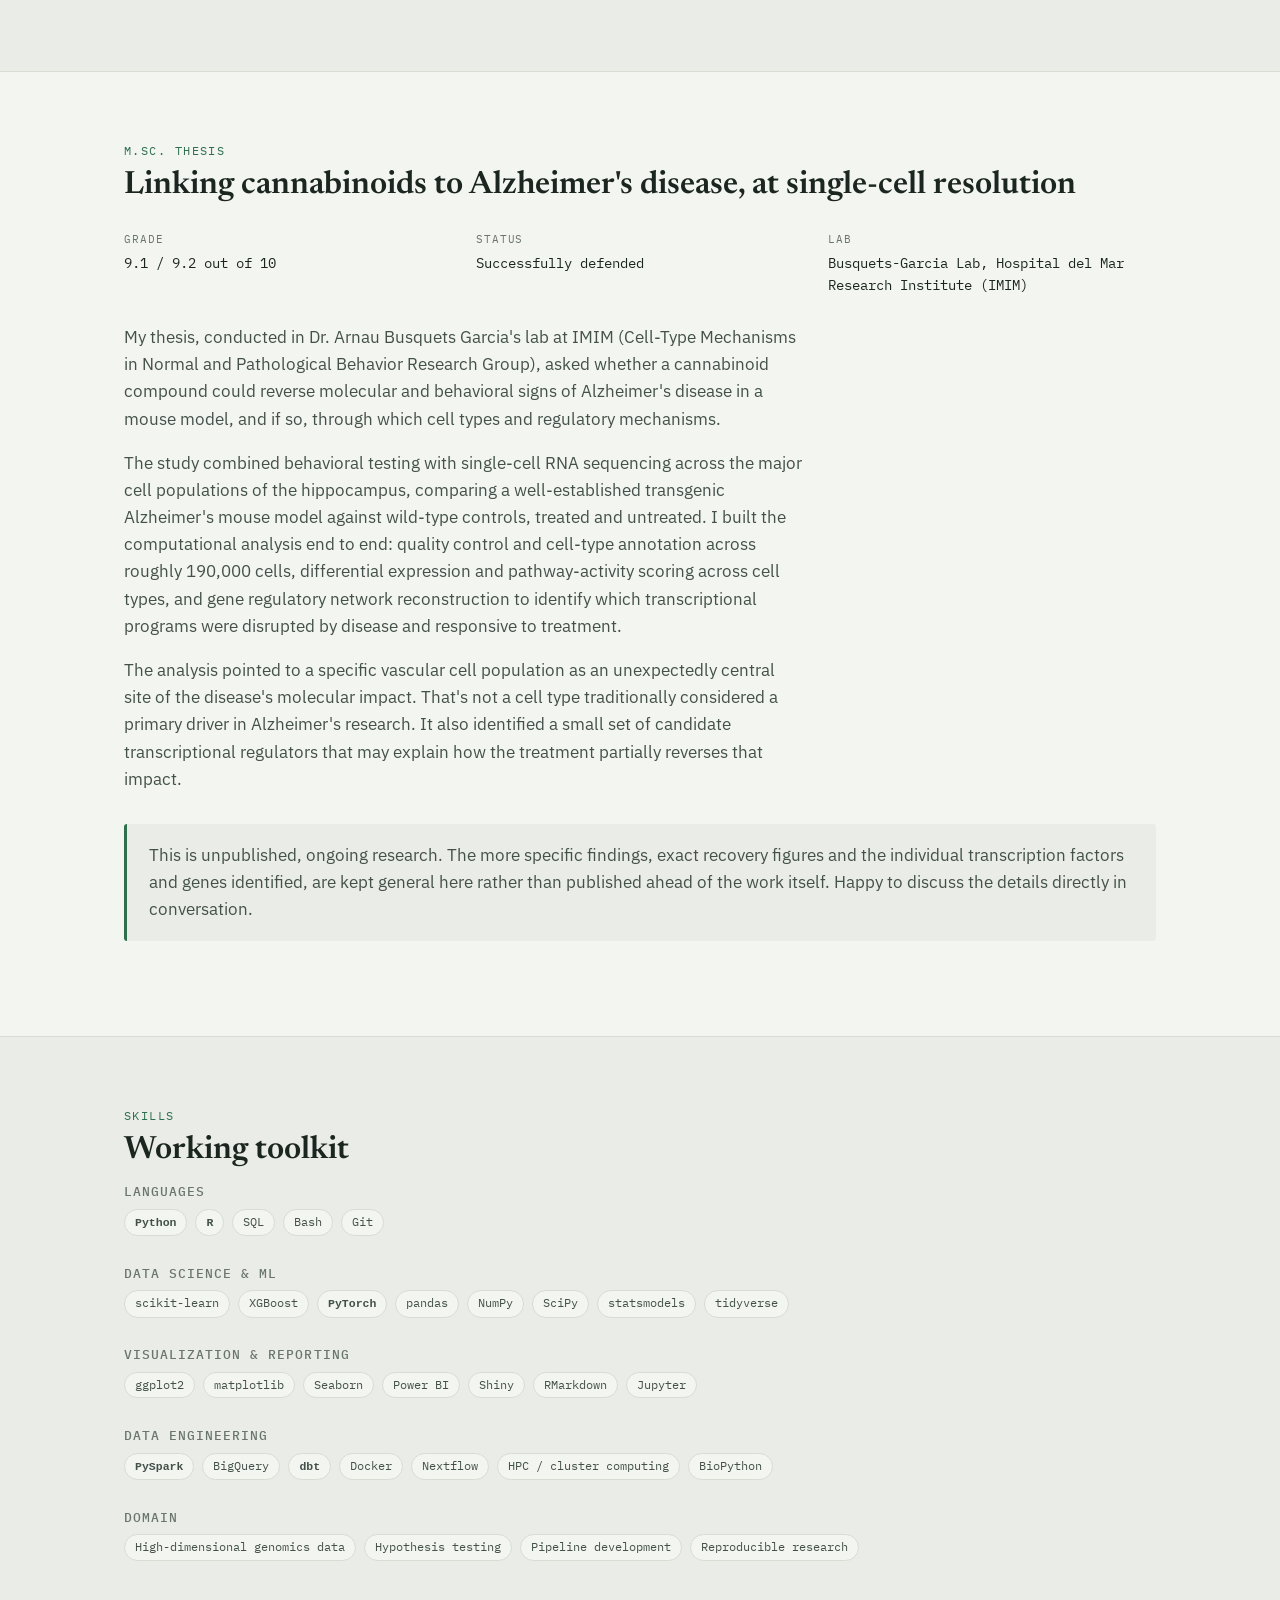
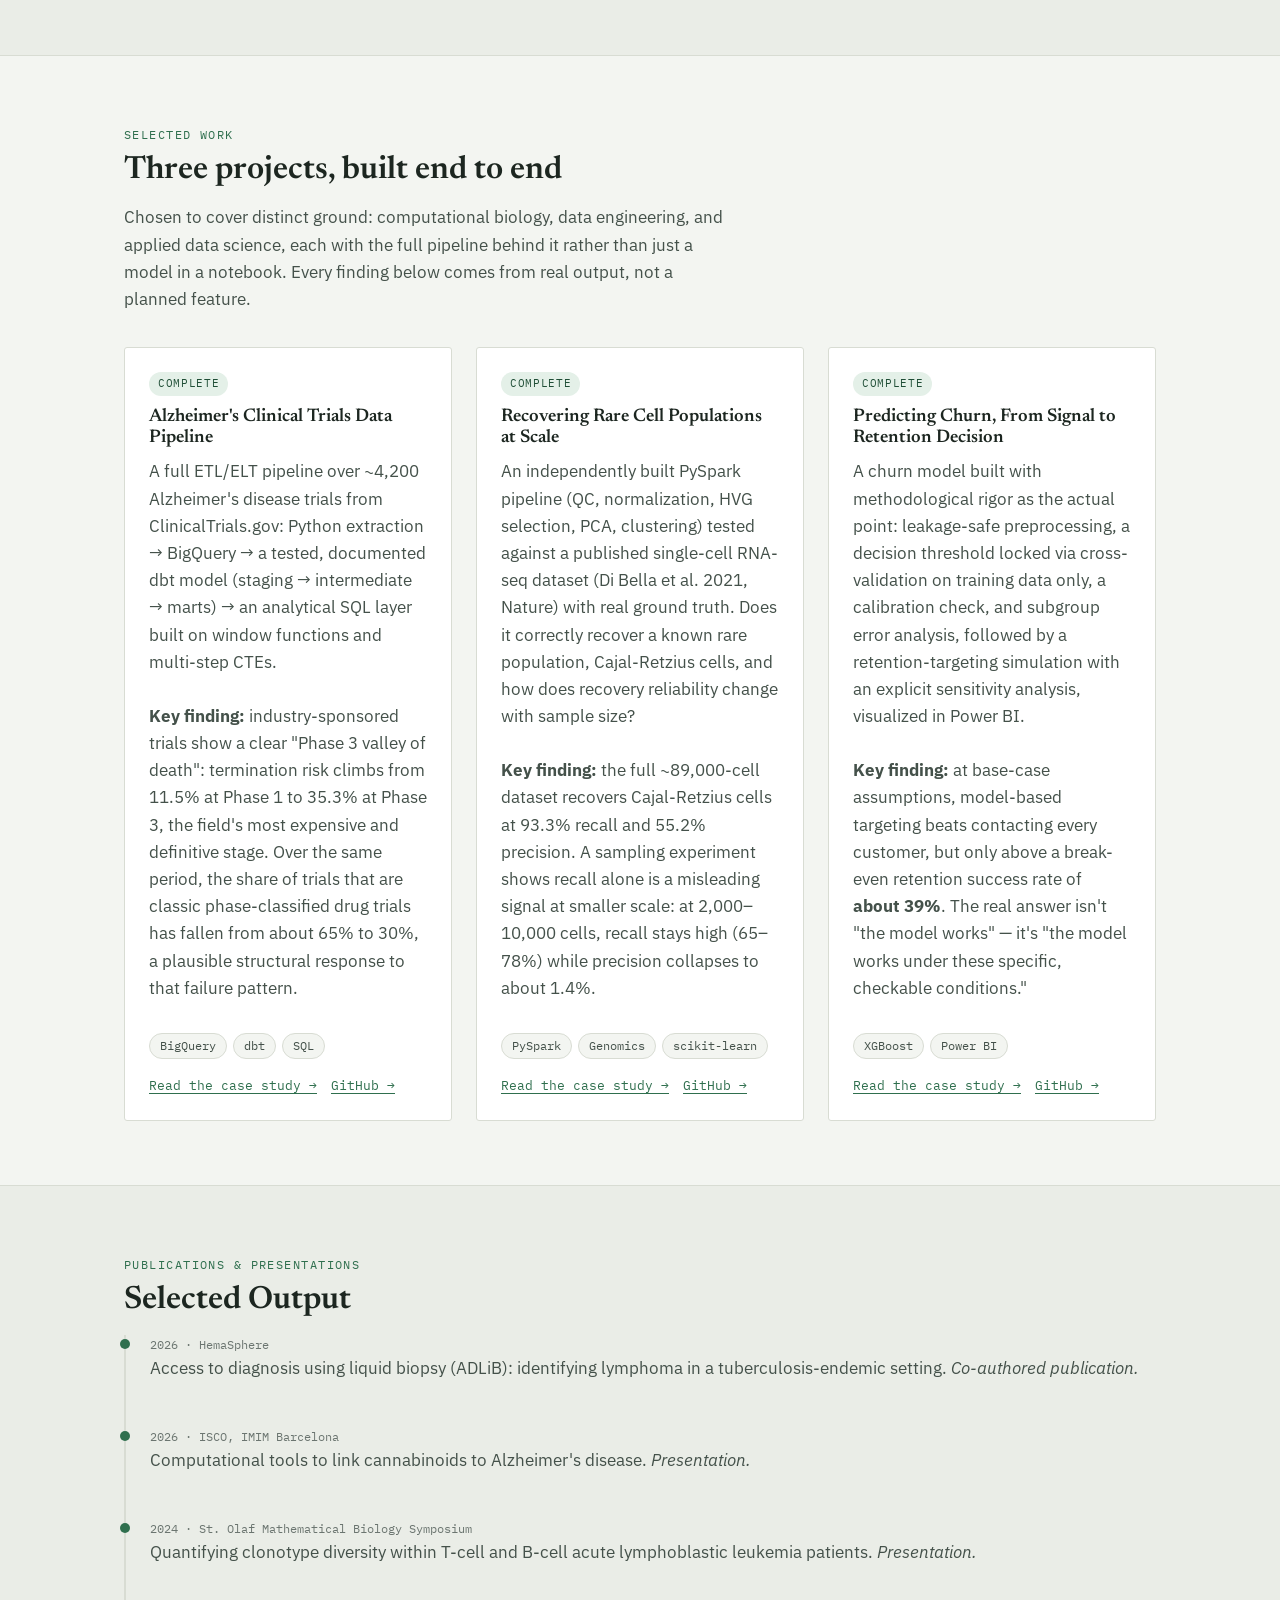
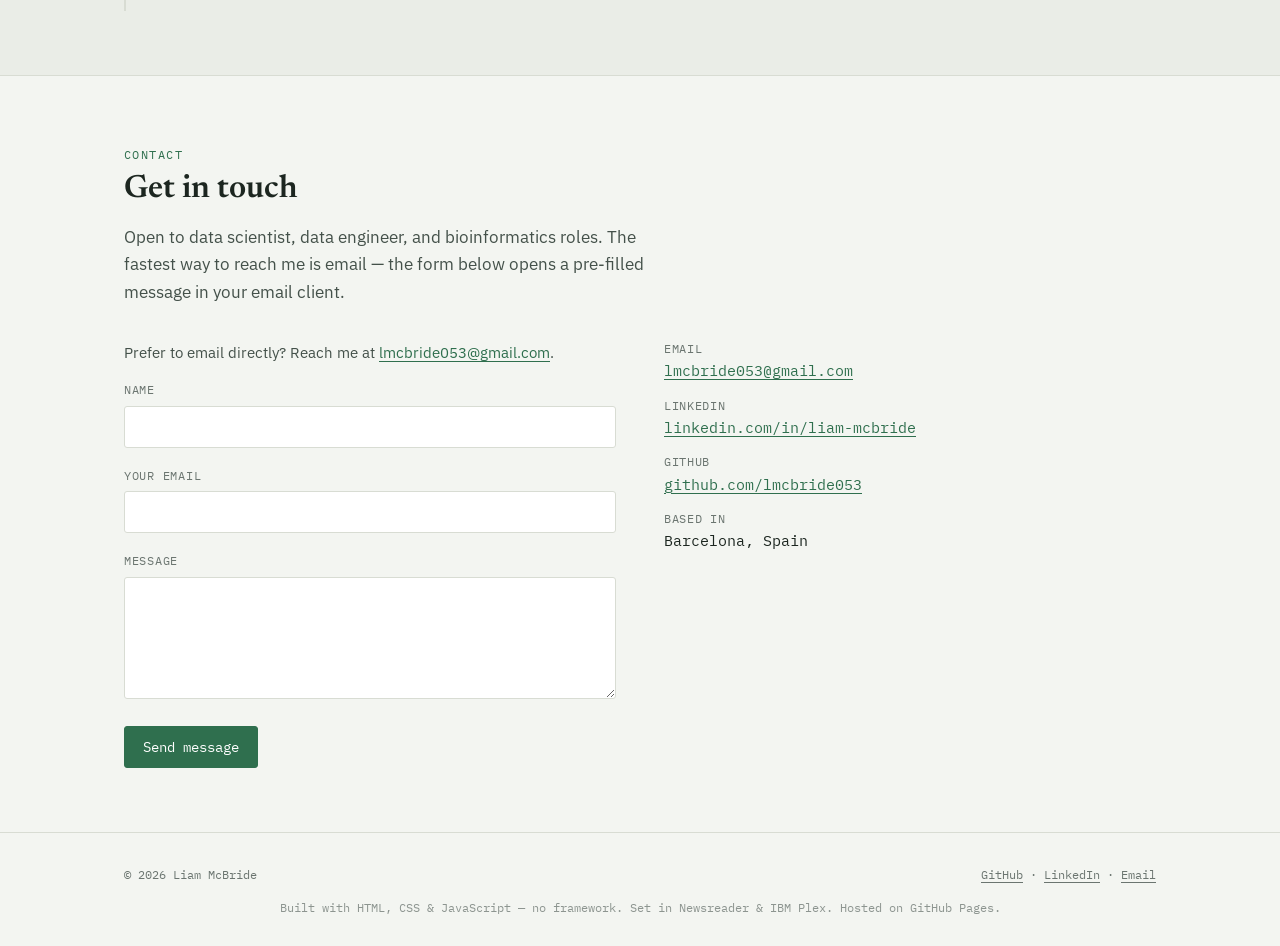
==== commit 9d19dd62: "edited htmls" ====
--- a/index.html
+++ b/index.html
@@ -43,7 +43,7 @@
     <dl class="readout">
       <div>
         <dt>Currently</dt>
-        <dd>Bioinformatics Research Intern, IMIM–Hospital del Mar / UPF</dd>
+        <dd>M.Sc. graduate (UPF), open to DS / DE / bioinformatics roles</dd>
       </div>
       <div>
         <dt>Education</dt>
@@ -56,6 +56,10 @@
       <div>
         <dt>Languages</dt>
         <dd>Python, R, SQL, Bash</dd>
+      </div>
+      <div>
+        <dt>Experience</dt>
+        <dd>3+ years across bioinformatics, data engineering &amp; applied ML</dd>
       </div>
     </dl>
   </div>
@@ -78,18 +82,15 @@
           thinking, applied to messy data wherever it lives.
         </p>
         <p style="max-width: 60ch;">
-          <!-- PLACEHOLDER: add a sentence or two here about what you're
-               into outside of work -- hobbies, interests, whatever feels
-               true. This is the "climbing, tennis, cats" line from
-               Brittany's site -- a real personal detail, not invented. -->
           In my free time I can be found playing clarinet in a local
           catalan orchestra, running the Carretera de les Aigües, or
-          swimming on the Panteres Grogues swim team. I have been 
-          slowly setting down roots here in Catalunya, and I'm looking 
-          forward to spending my next several years here. As an Irish
-          citizen I have right to work and travel in the EU and so
-          I do not need sponsorship.
-          
+          swimming on the Panteres Grogues swim team. I have been
+          slowly setting down roots here in Catalunya, and I'm looking
+          forward to spending my next several years here.
+        </p>
+        <p style="max-width: 60ch;">
+          <strong>EU work authorization (Irish citizen)</strong> — no visa
+          sponsorship required.
         </p>
       </div>
       <img src="assets/img/graduation.jpg" alt="Liam McBride at UPF graduation, 2026" width="960" height="1280">
@@ -243,14 +244,14 @@
     <div class="skill-group">
       <h3>Languages</h3>
       <div class="skill-tags">
-        <span class="tag">Python</span><span class="tag">R</span><span class="tag">SQL</span><span class="tag">Bash</span><span class="tag">Git</span>
+        <span class="tag"><strong>Python</strong></span><span class="tag"><strong>R</strong></span><span class="tag">SQL</span><span class="tag">Bash</span><span class="tag">Git</span>
       </div>
     </div>
 
     <div class="skill-group">
       <h3>Data Science &amp; ML</h3>
       <div class="skill-tags">
-        <span class="tag">scikit-learn</span><span class="tag">XGBoost</span><span class="tag">PyTorch</span><span class="tag">pandas</span><span class="tag">NumPy</span><span class="tag">SciPy</span><span class="tag">statsmodels</span><span class="tag">tidyverse</span>
+        <span class="tag">scikit-learn</span><span class="tag">XGBoost</span><span class="tag"><strong>PyTorch</strong></span><span class="tag">pandas</span><span class="tag">NumPy</span><span class="tag">SciPy</span><span class="tag">statsmodels</span><span class="tag">tidyverse</span>
       </div>
     </div>
 
@@ -264,7 +265,7 @@
     <div class="skill-group">
       <h3>Data Engineering</h3>
       <div class="skill-tags">
-        <span class="tag">PySpark</span><span class="tag">BigQuery</span><span class="tag">dbt</span><span class="tag">Docker</span><span class="tag">Nextflow</span><span class="tag">HPC / cluster computing</span><span class="tag">BioPython</span>
+        <span class="tag"><strong>PySpark</strong></span><span class="tag">BigQuery</span><span class="tag"><strong>dbt</strong></span><span class="tag">Docker</span><span class="tag">Nextflow</span><span class="tag">HPC / cluster computing</span><span class="tag">BioPython</span>
       </div>
     </div>
 
@@ -342,7 +343,7 @@
         </div>
         <div class="card-links">
           <a href="project-pyspark.html">Read the case study →</a>
-          <a href="#" target="_blank" rel="noopener">GitHub →</a>
+          <a href="https://github.com/lmcbride053/rare-celltype-detection.git" target="_blank" rel="noopener">GitHub →</a>
         </div>
       </div>
 
@@ -360,16 +361,16 @@
         <p class="desc">
           <strong>Key finding:</strong> at base-case assumptions,
           model-based targeting beats contacting every customer, but only
-          above a break-even retention success rate of about 39%. The
-          real answer isn't "the model works" — it's "the model works
-          under these specific, checkable conditions."
+          above a break-even retention success rate of <strong>about
+          39%</strong>. The real answer isn't "the model works" — it's
+          "the model works under these specific, checkable conditions."
         </p>
         <div class="tags">
           <span class="tag">XGBoost</span><span class="tag">Power BI</span>
         </div>
         <div class="card-links">
           <a href="project-churn.html">Read the case study →</a>
-          <a href="#" target="_blank" rel="noopener">GitHub →</a>
+          <a href="https://github.com/lmcbride053/customer-churn-prediction.git" target="_blank" rel="noopener">GitHub →</a>
         </div>
       </div>
 
@@ -413,6 +414,10 @@
 
     <div class="contact-grid">
       <div>
+        <p style="margin-bottom: 1em; font-size: 0.9em;">
+          Prefer to email directly? Reach me at
+          <a href="mailto:lmcbride053@gmail.com">lmcbride053@gmail.com</a>.
+        </p>
         <form id="contact-form" action="#" method="get">
           <div class="field">
             <label for="name">Name</label>
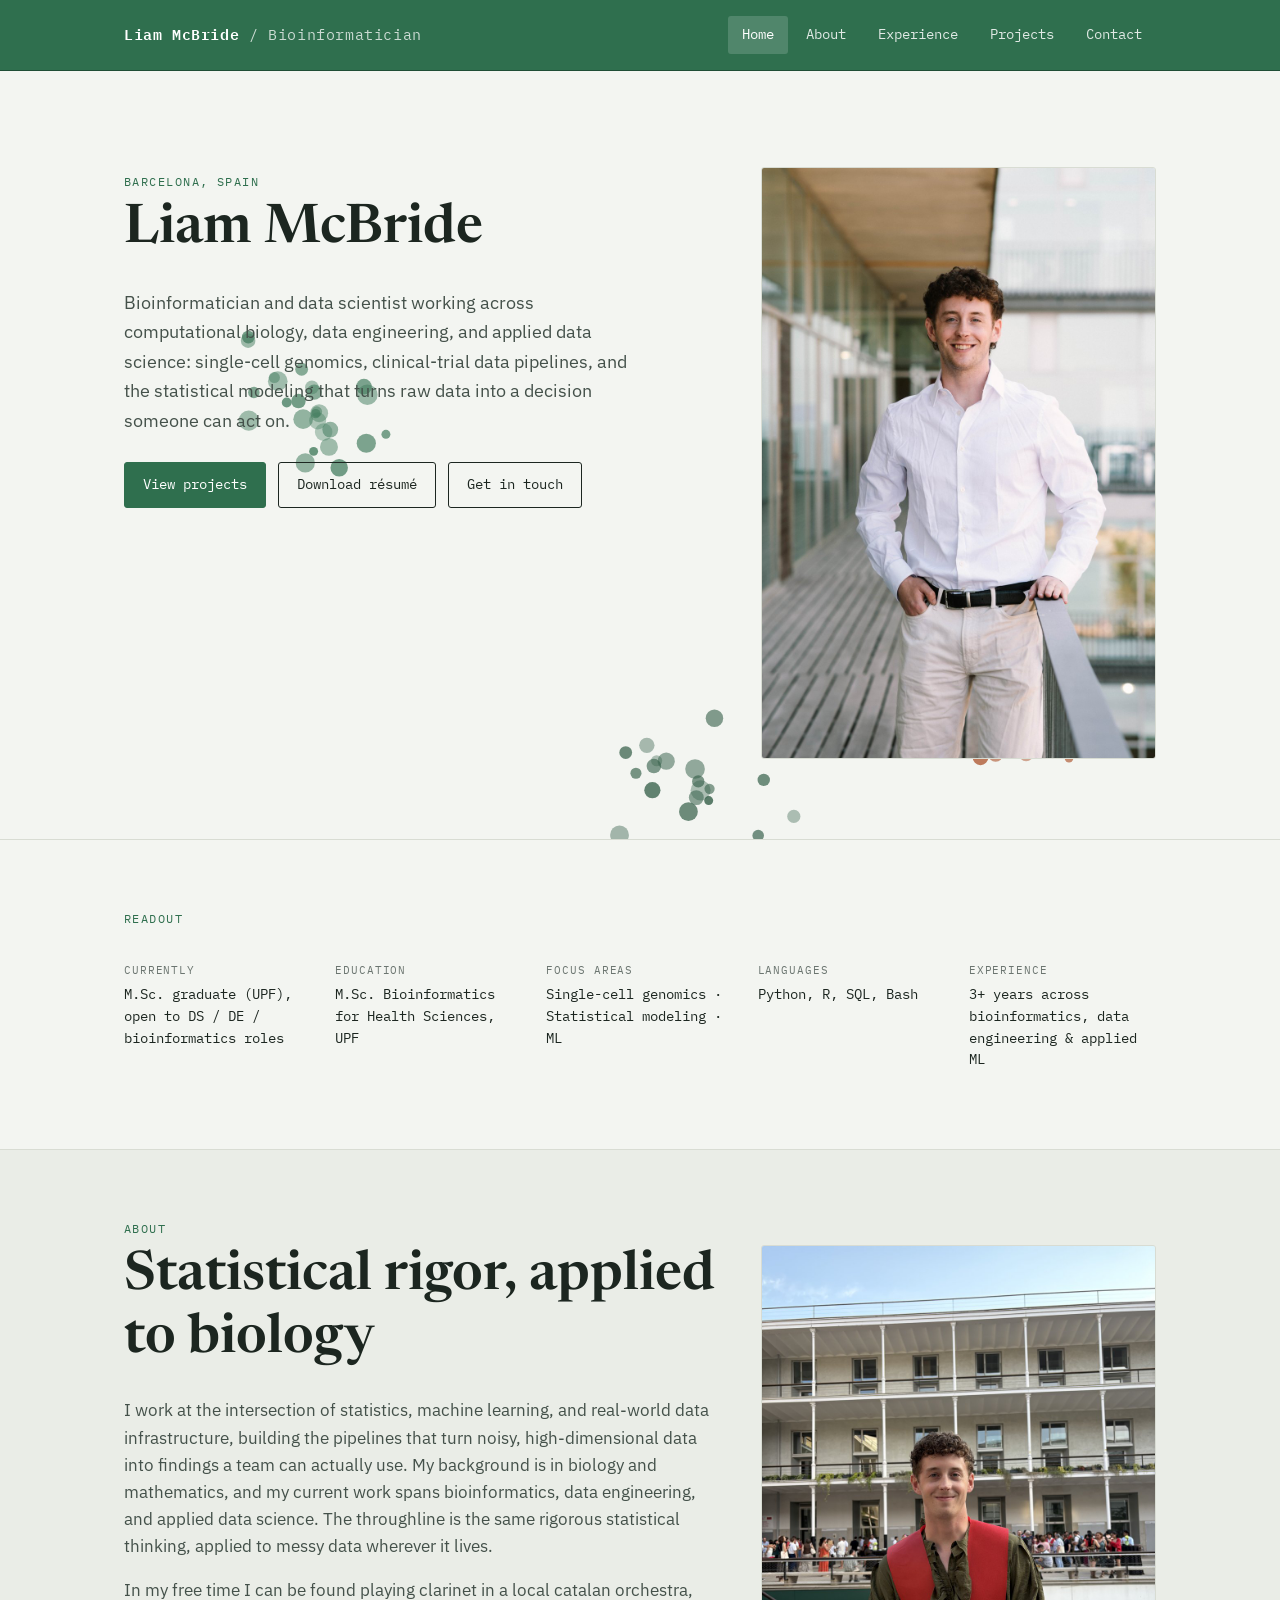
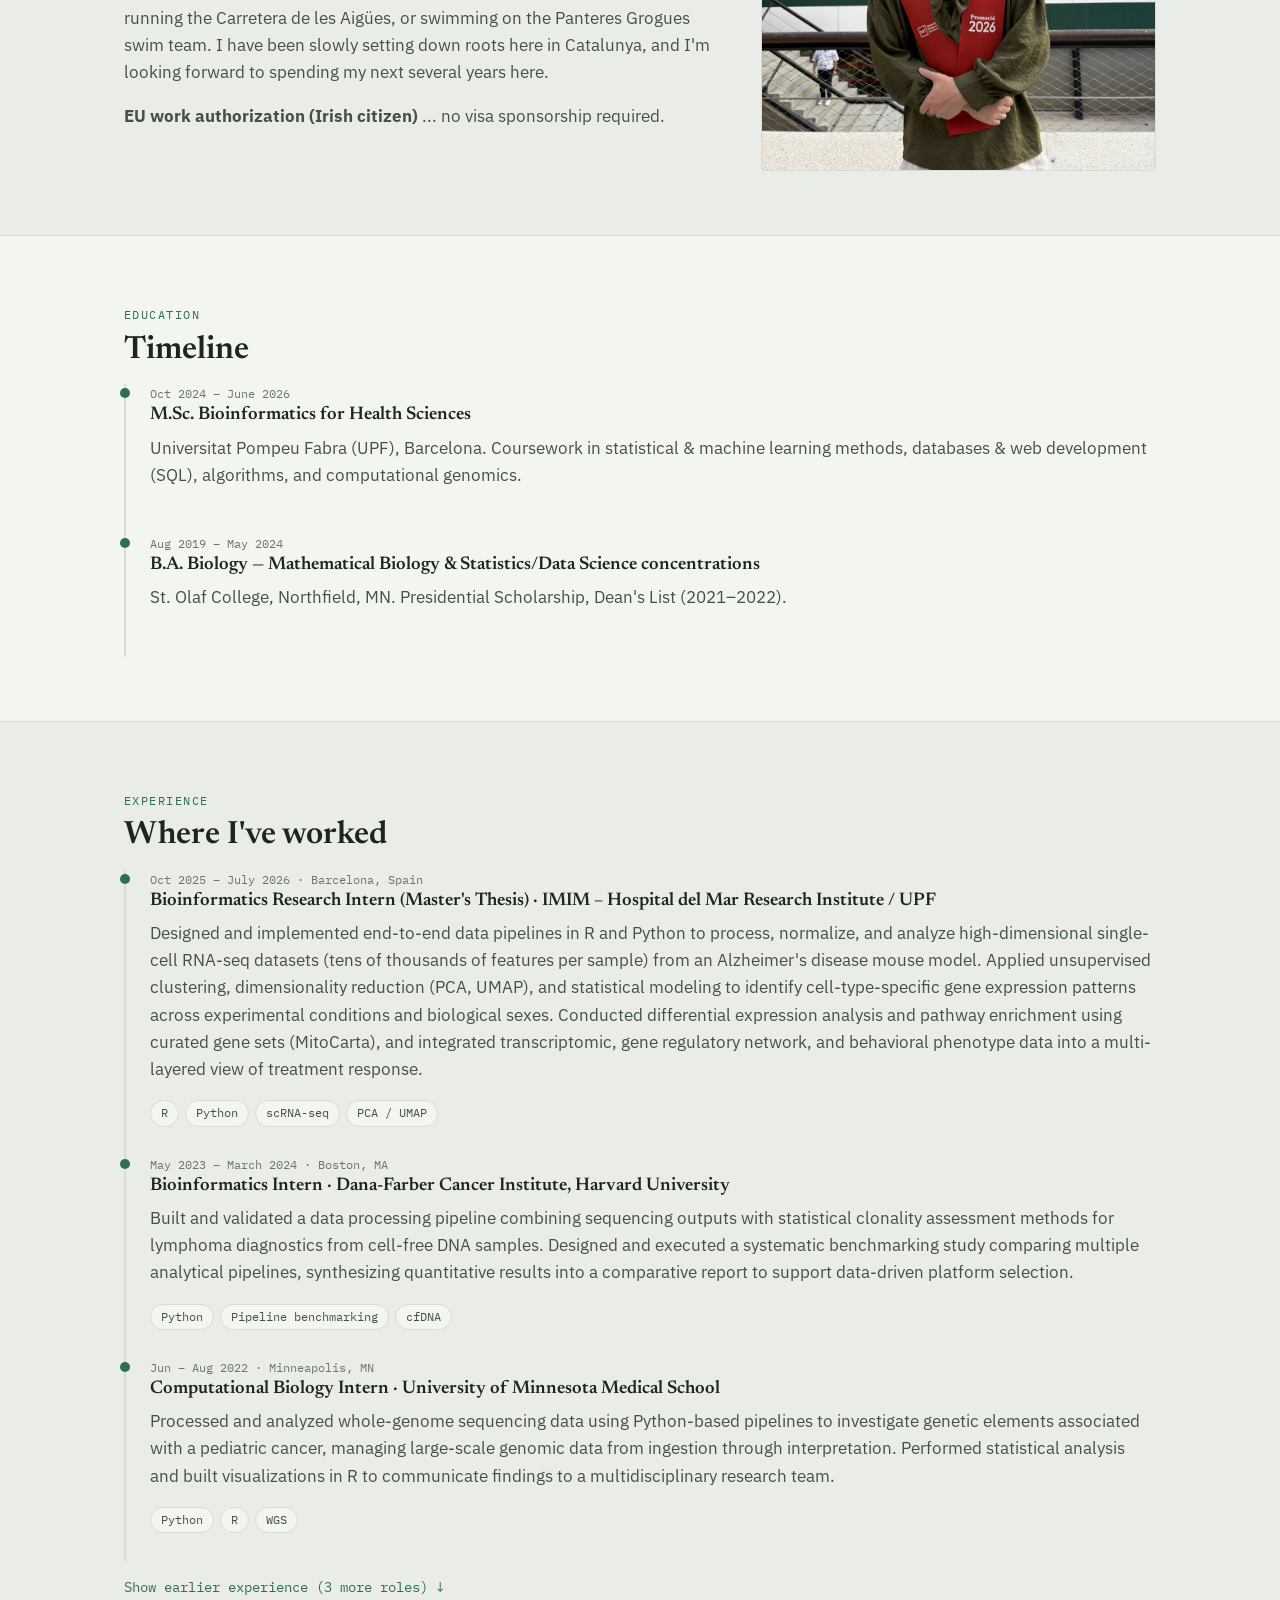
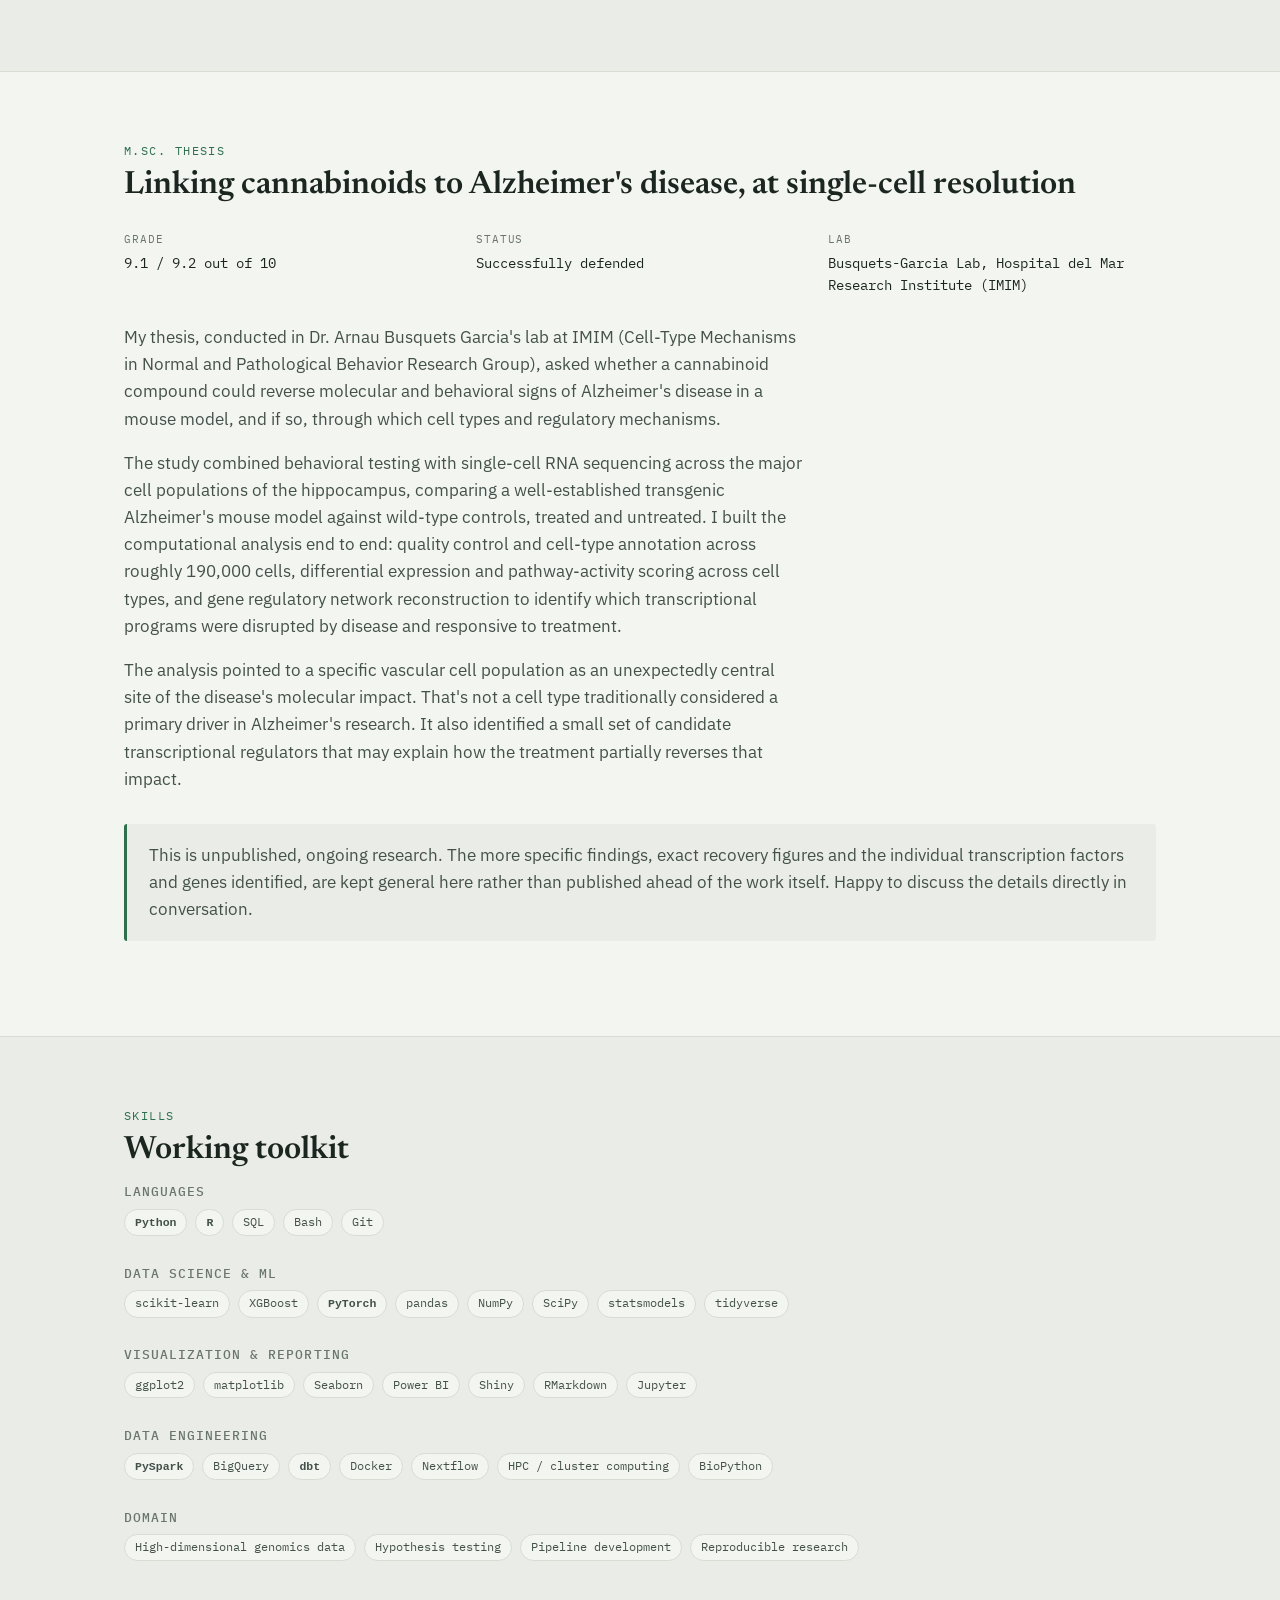
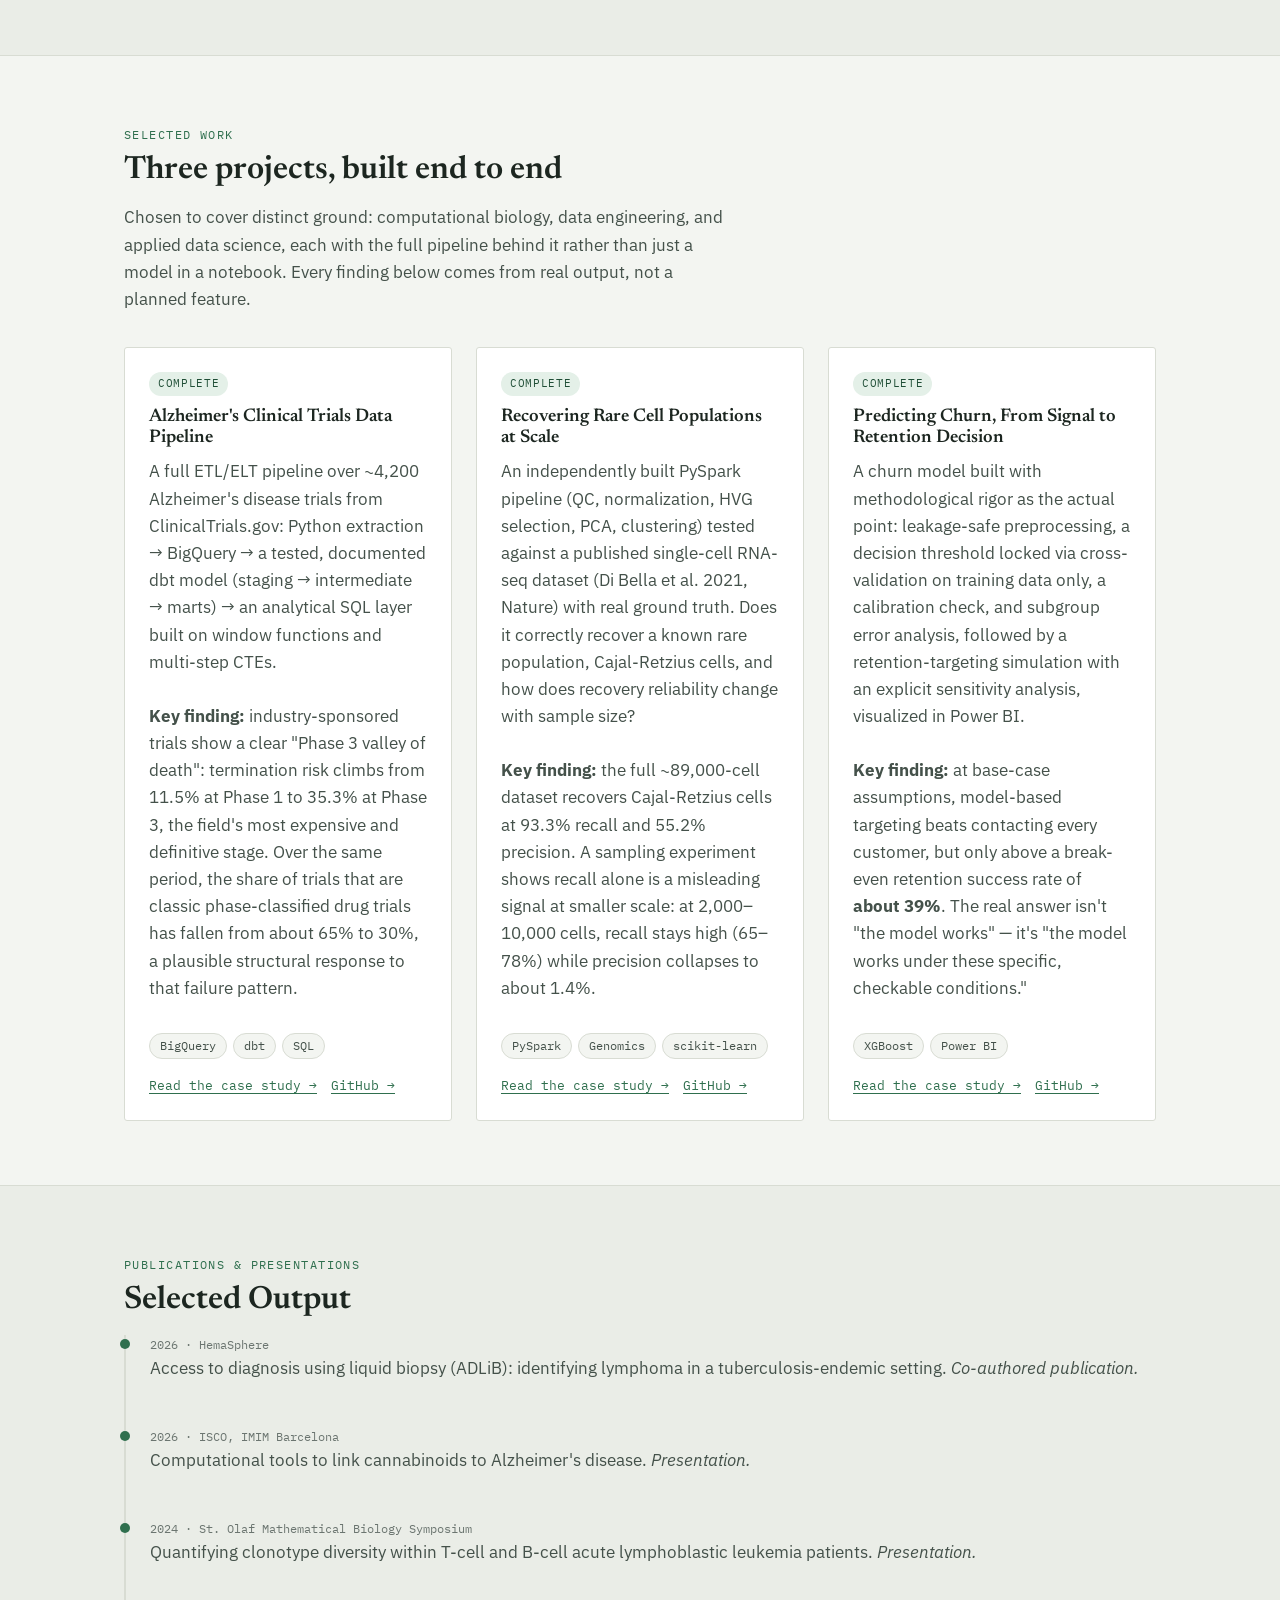
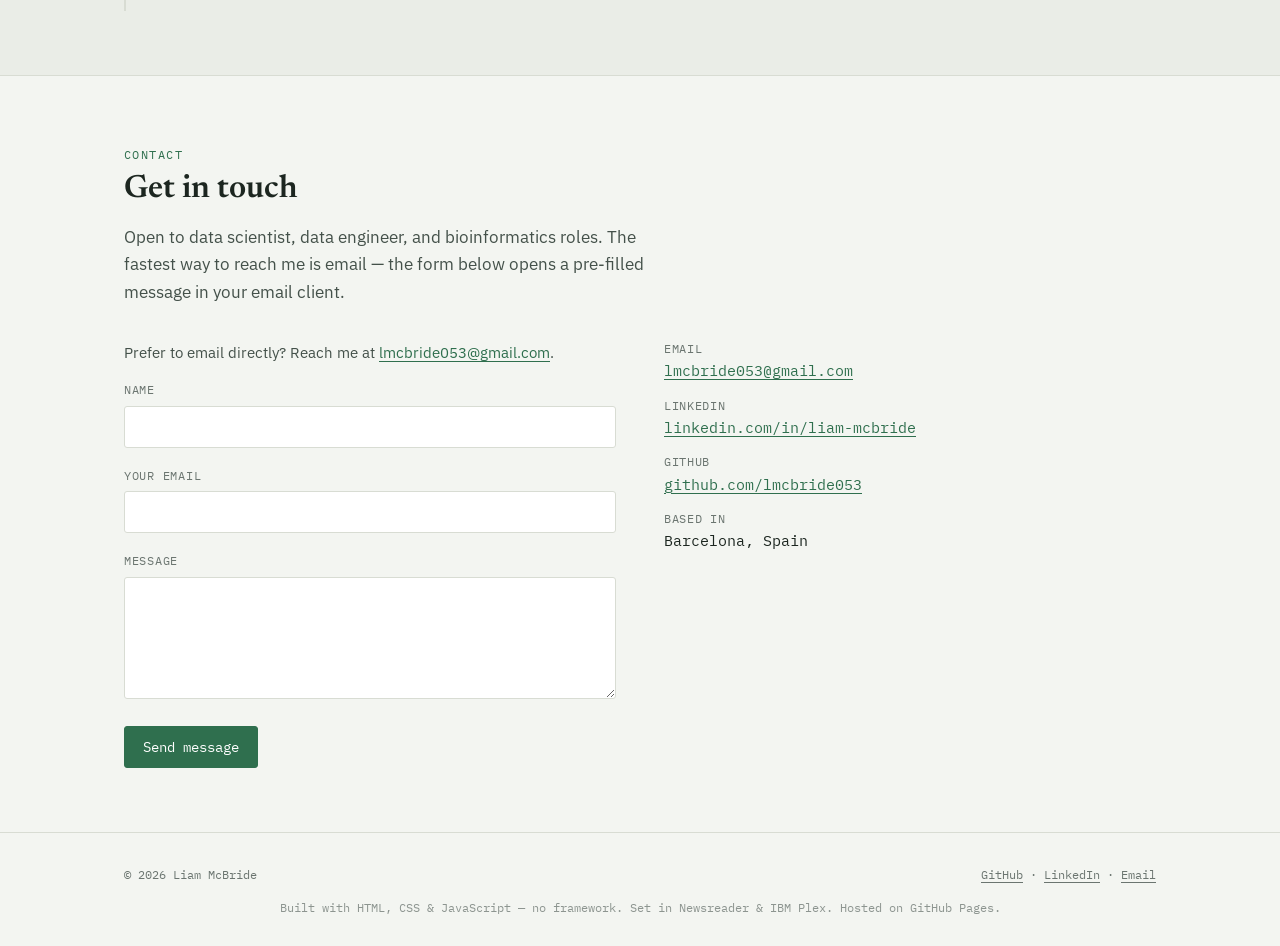
==== commit 2dadcc95: "edited htmls" ====
--- a/index.html
+++ b/index.html
@@ -89,7 +89,7 @@
           forward to spending my next several years here.
         </p>
         <p style="max-width: 60ch;">
-          <strong>EU work authorization (Irish citizen)</strong> — no visa
+          <strong>EU work authorization (Irish citizen)</strong> ... no visa
           sponsorship required.
         </p>
       </div>
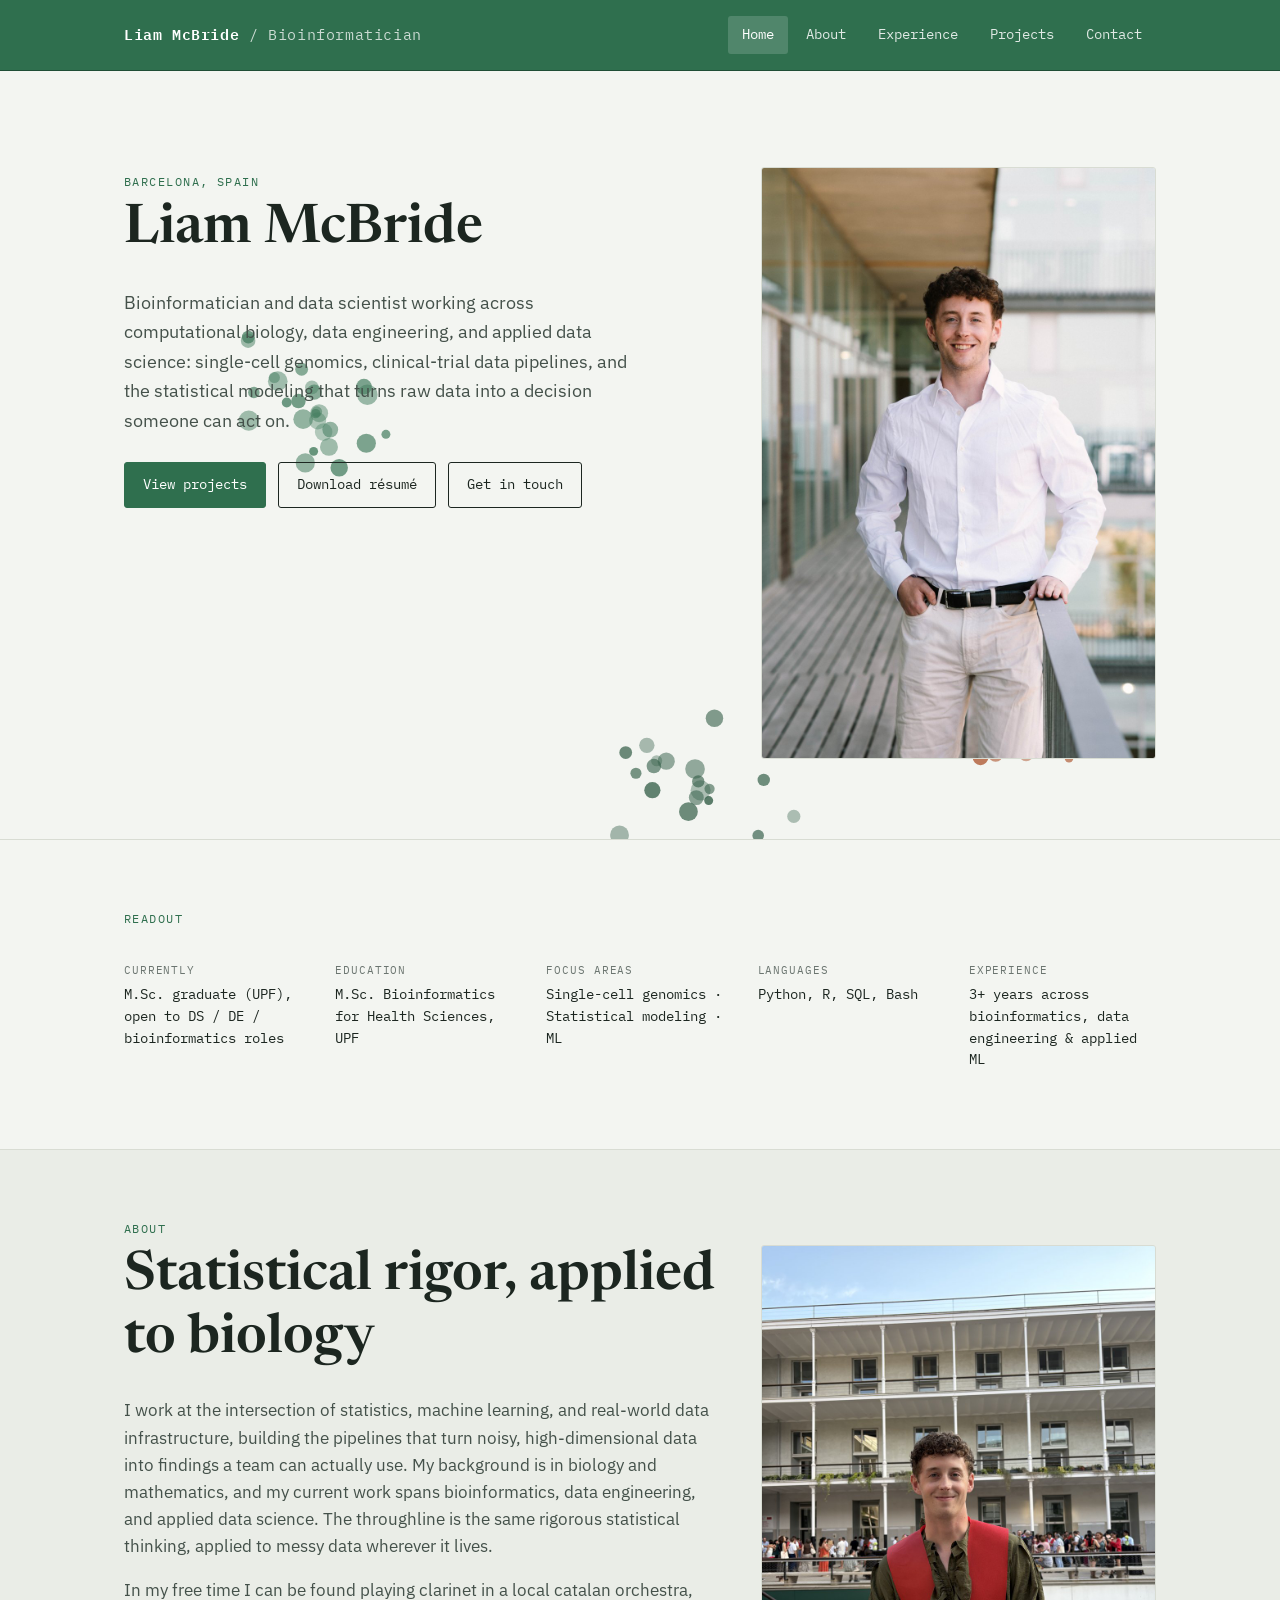
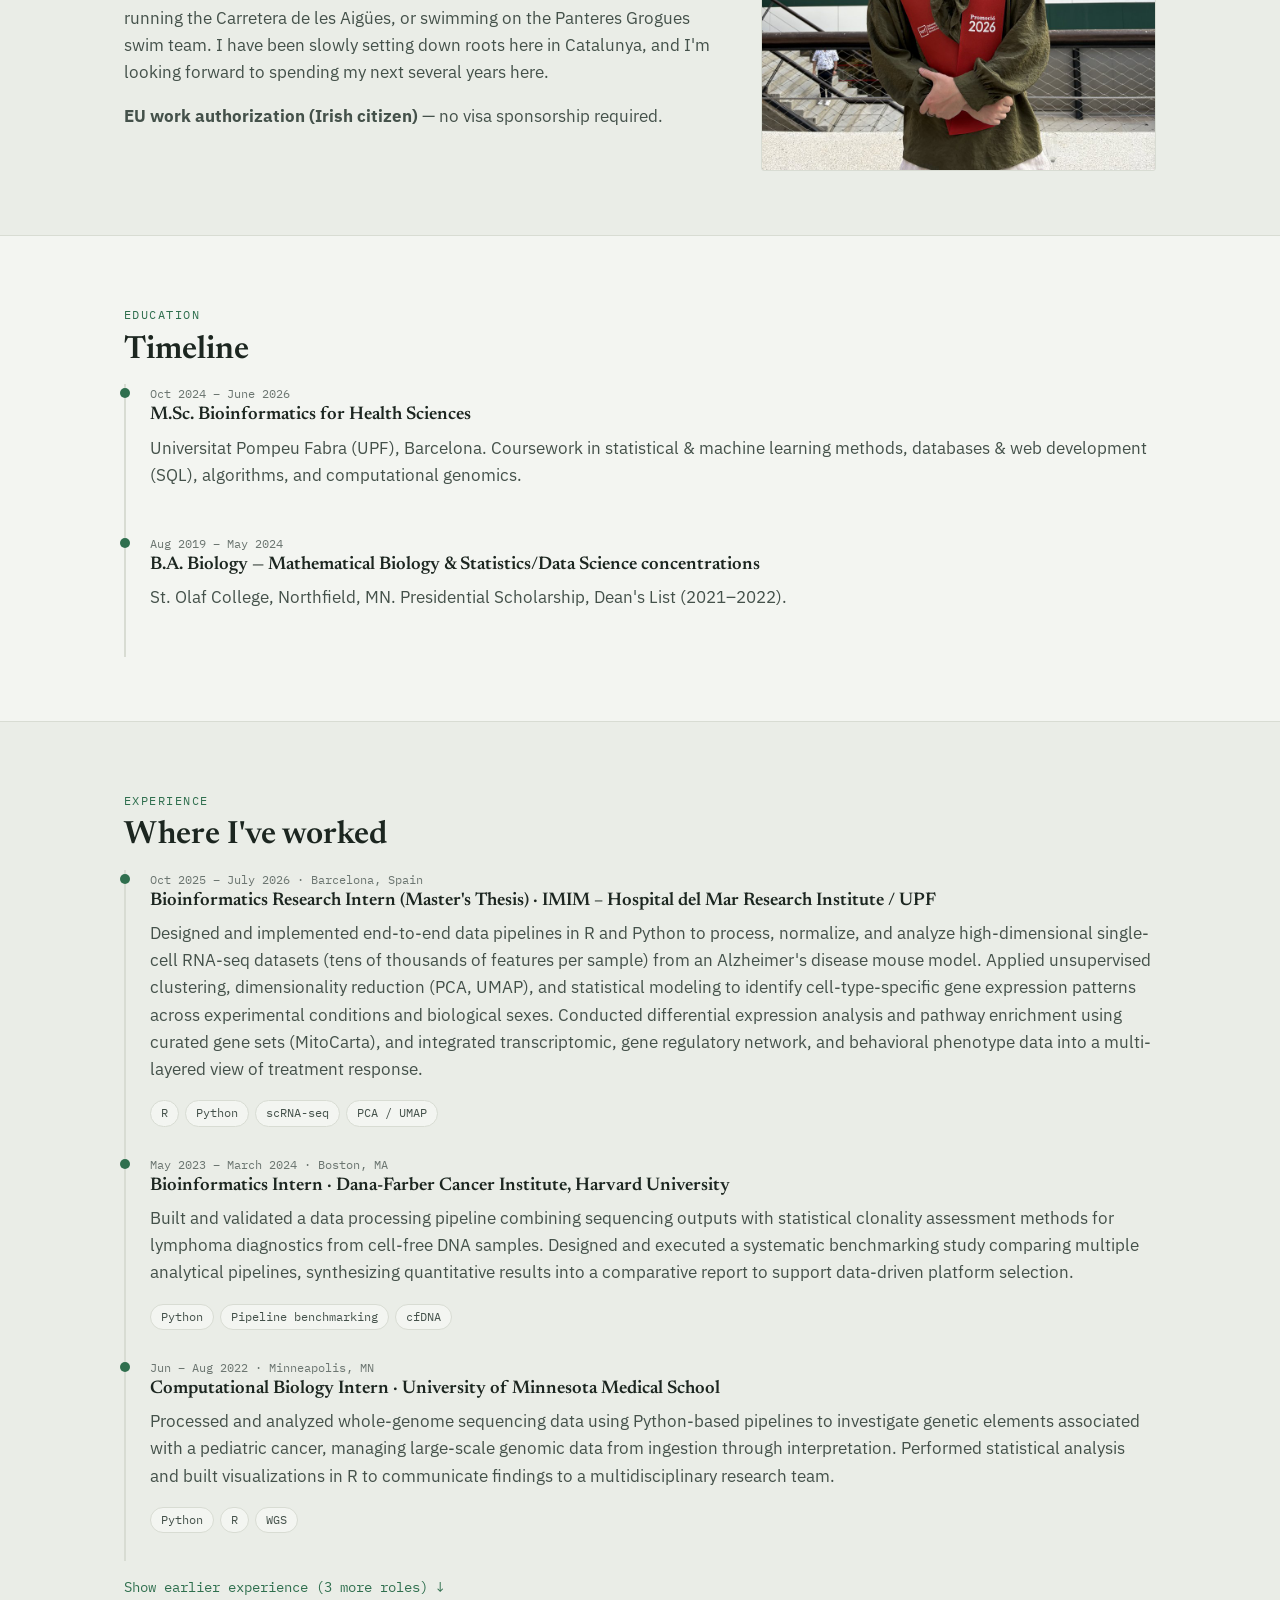
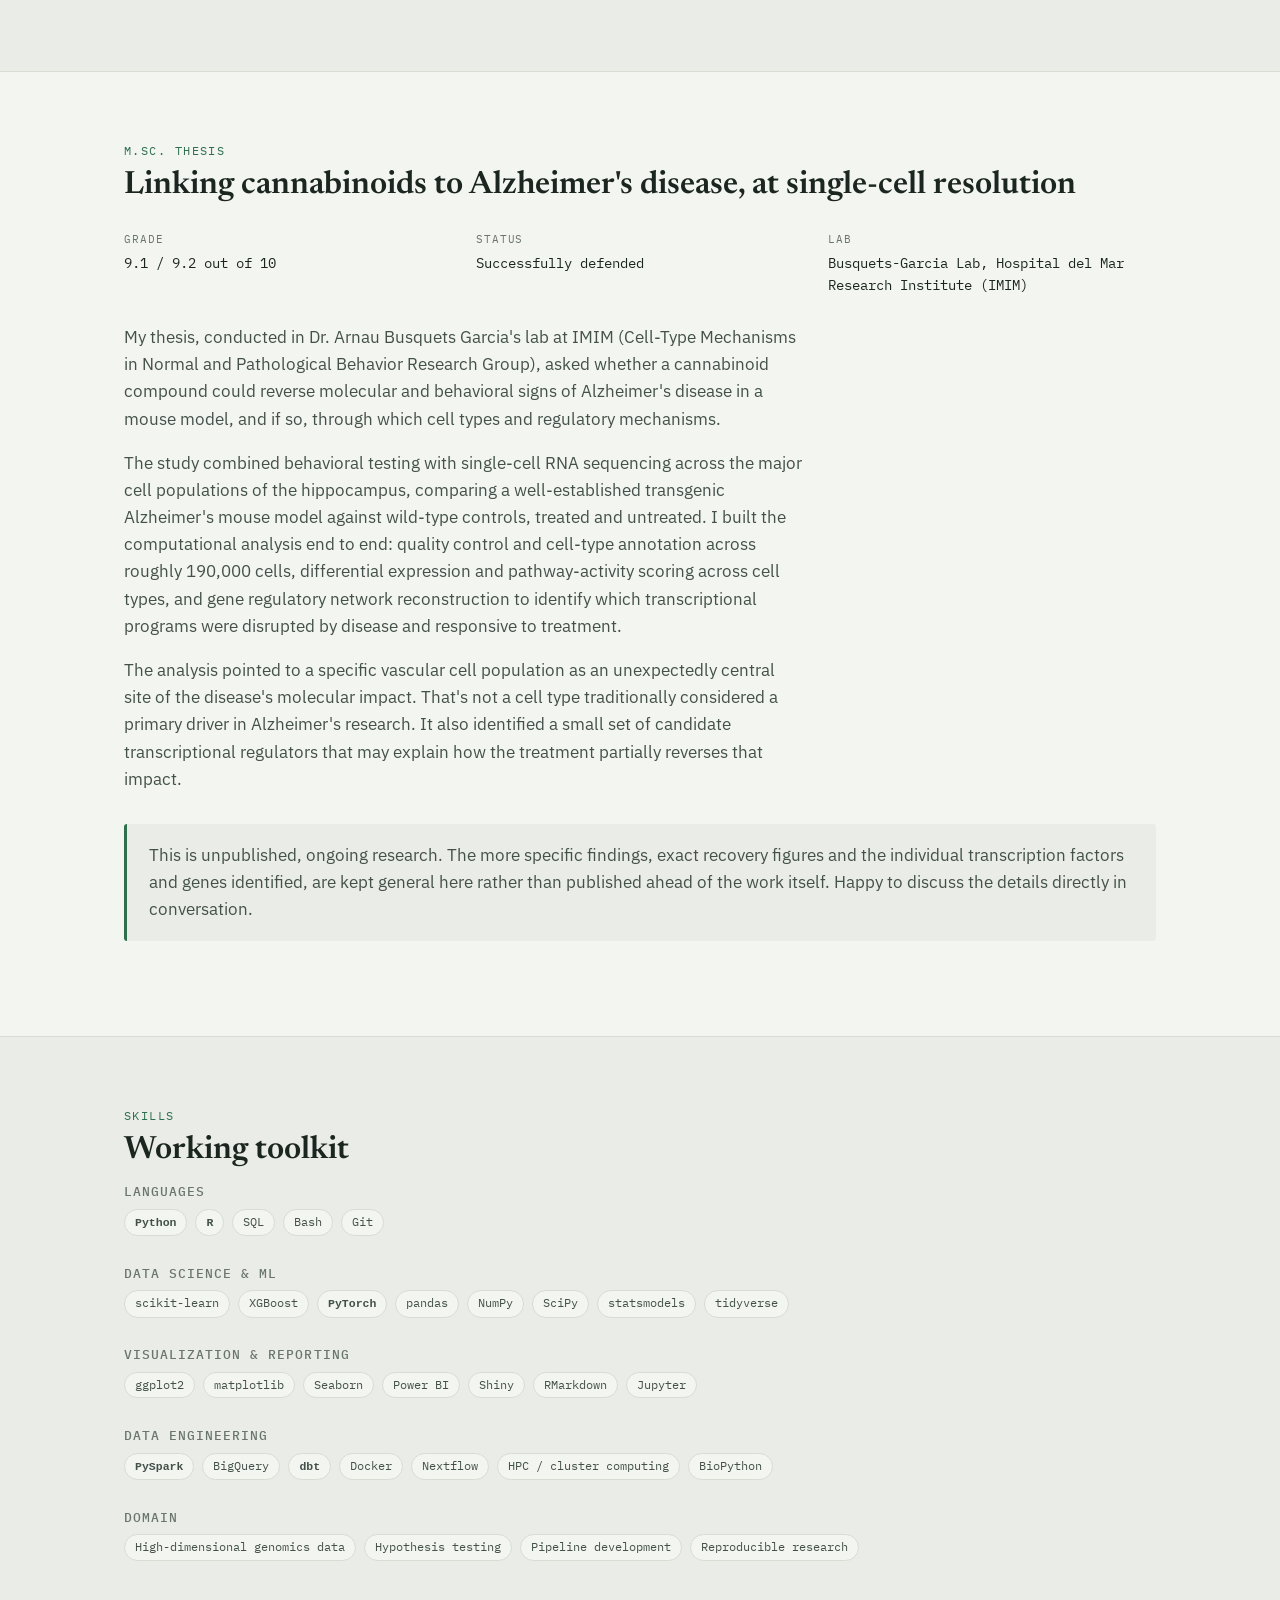
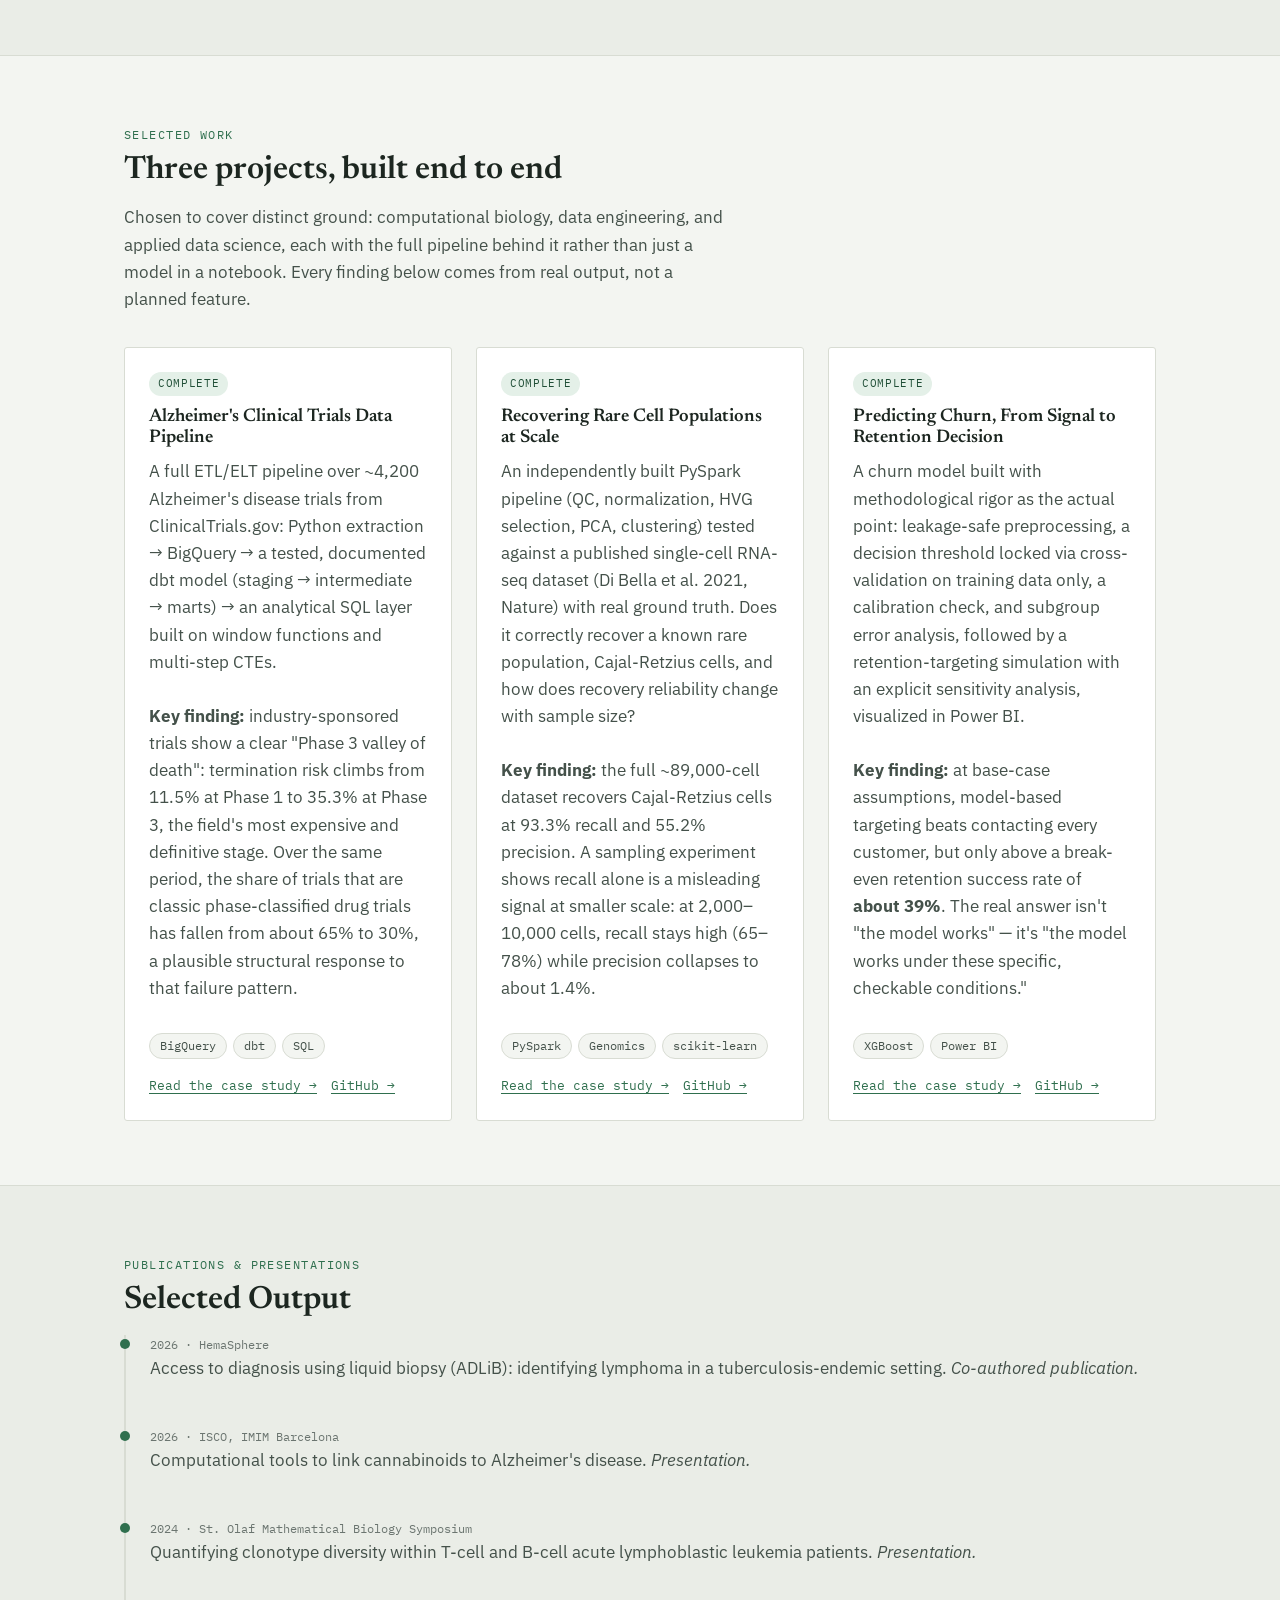
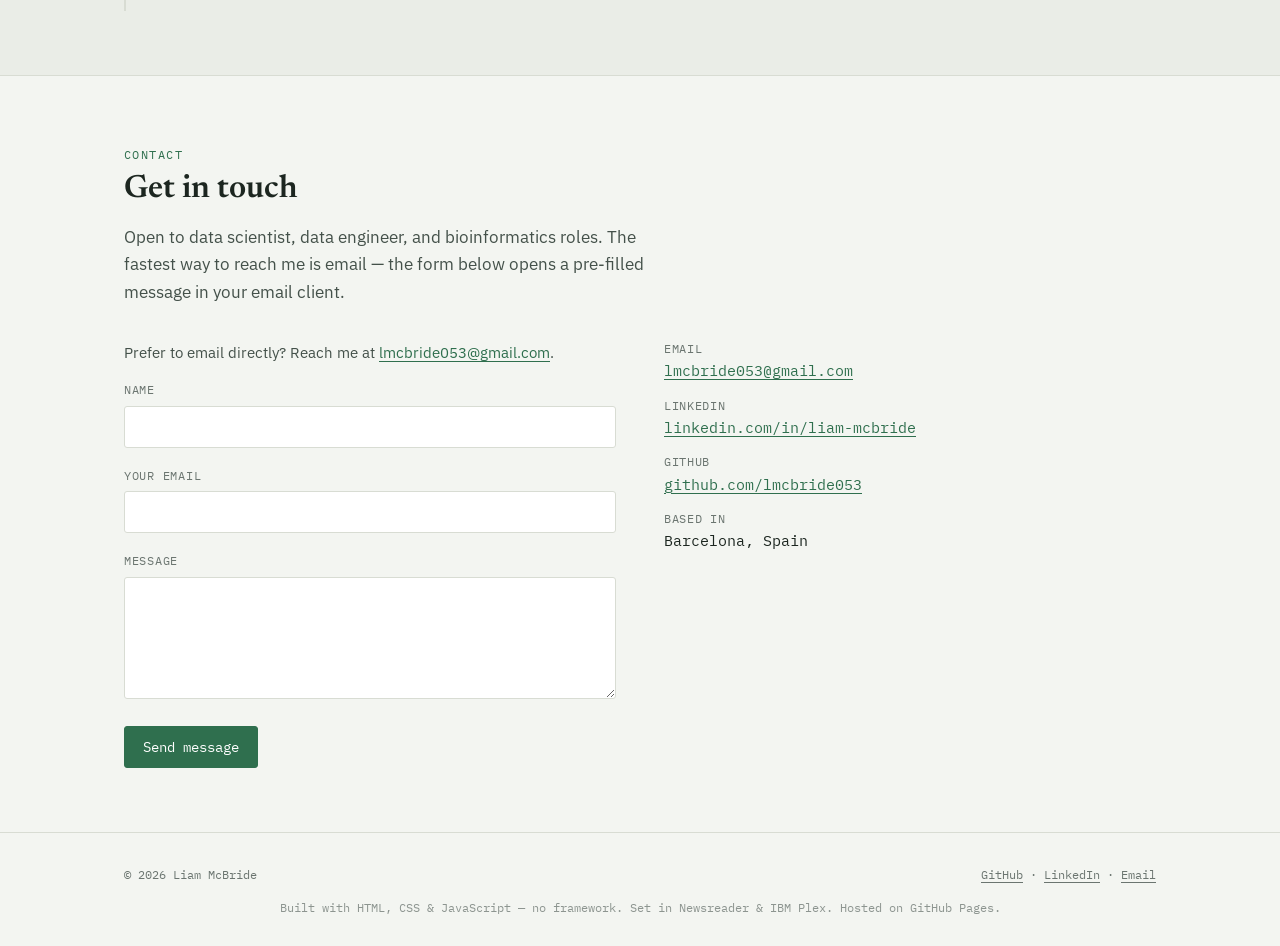
==== commit 251d523d: "something is wrong with the branches" ====
--- a/index.html
+++ b/index.html
@@ -89,7 +89,7 @@
           forward to spending my next several years here.
         </p>
         <p style="max-width: 60ch;">
-          <strong>EU work authorization (Irish citizen)</strong> ... no visa
+          <strong>EU work authorization (Irish citizen)</strong> — no visa
           sponsorship required.
         </p>
       </div>
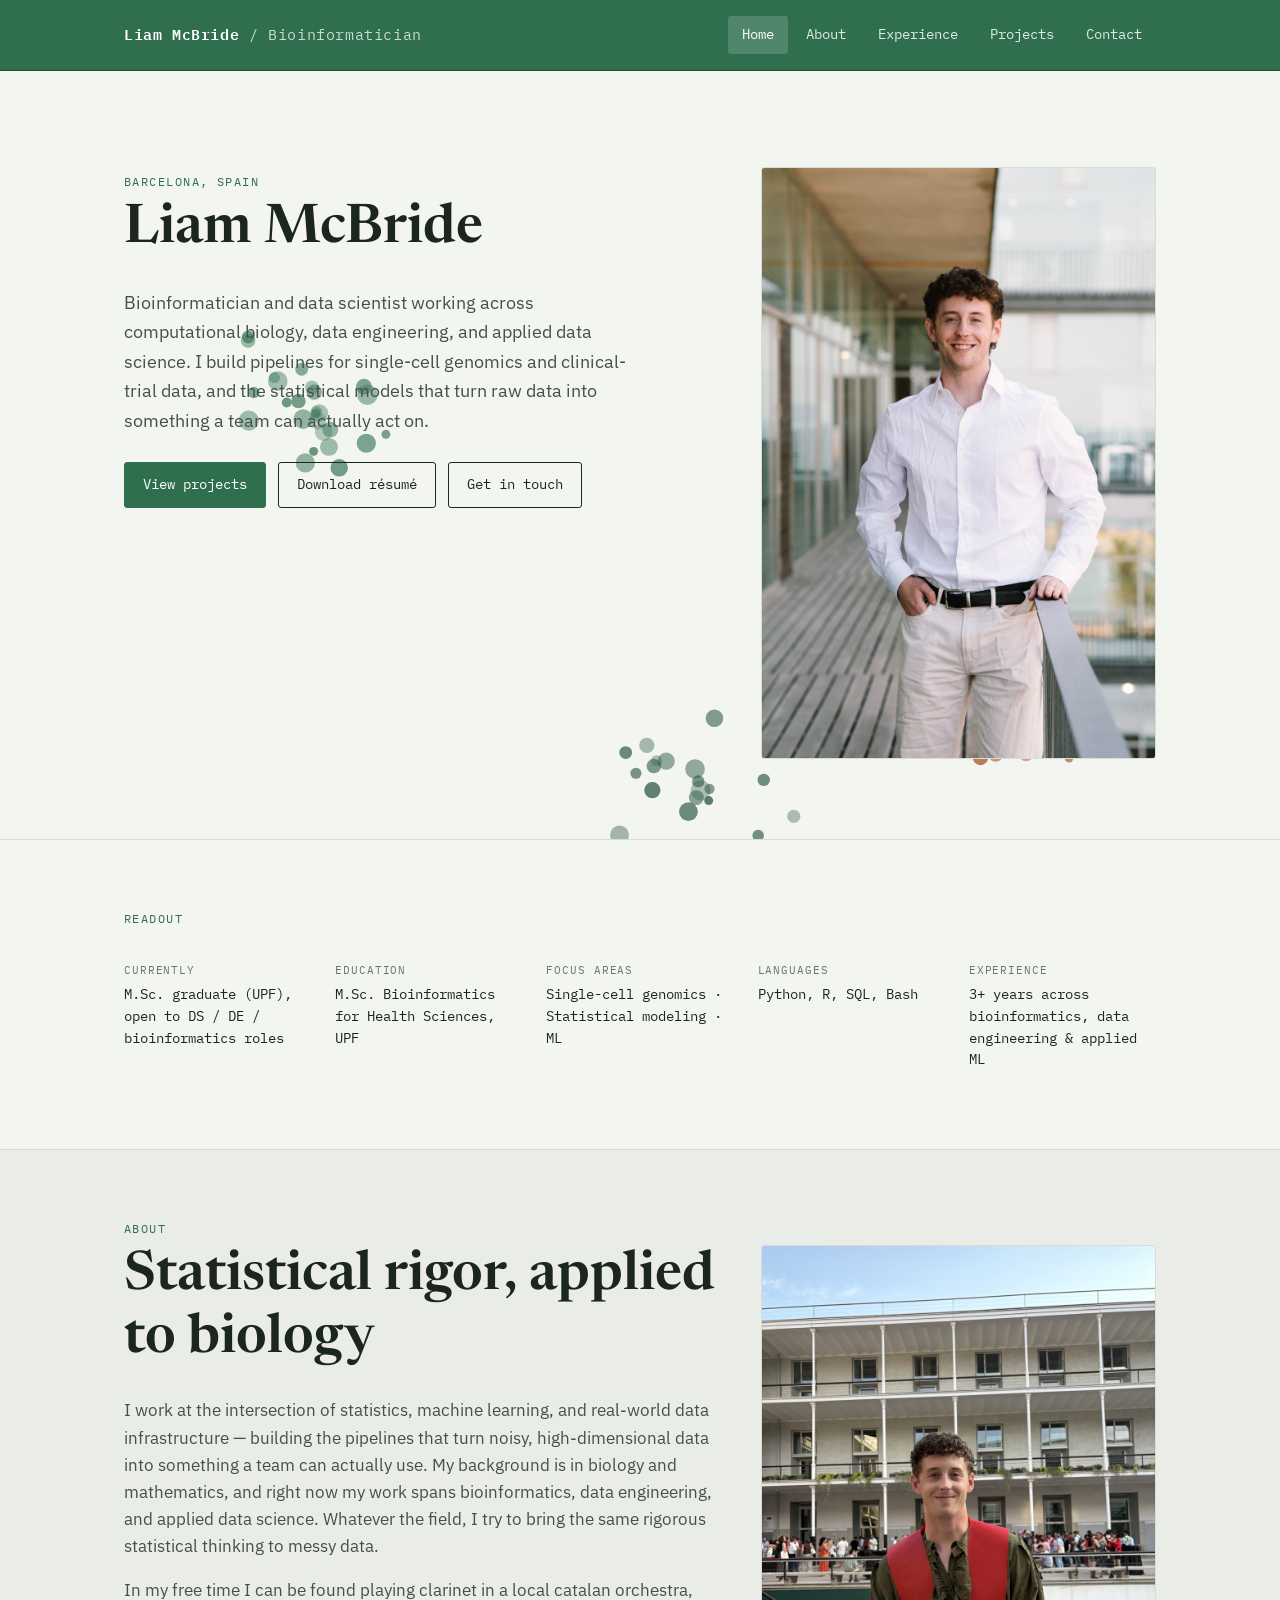
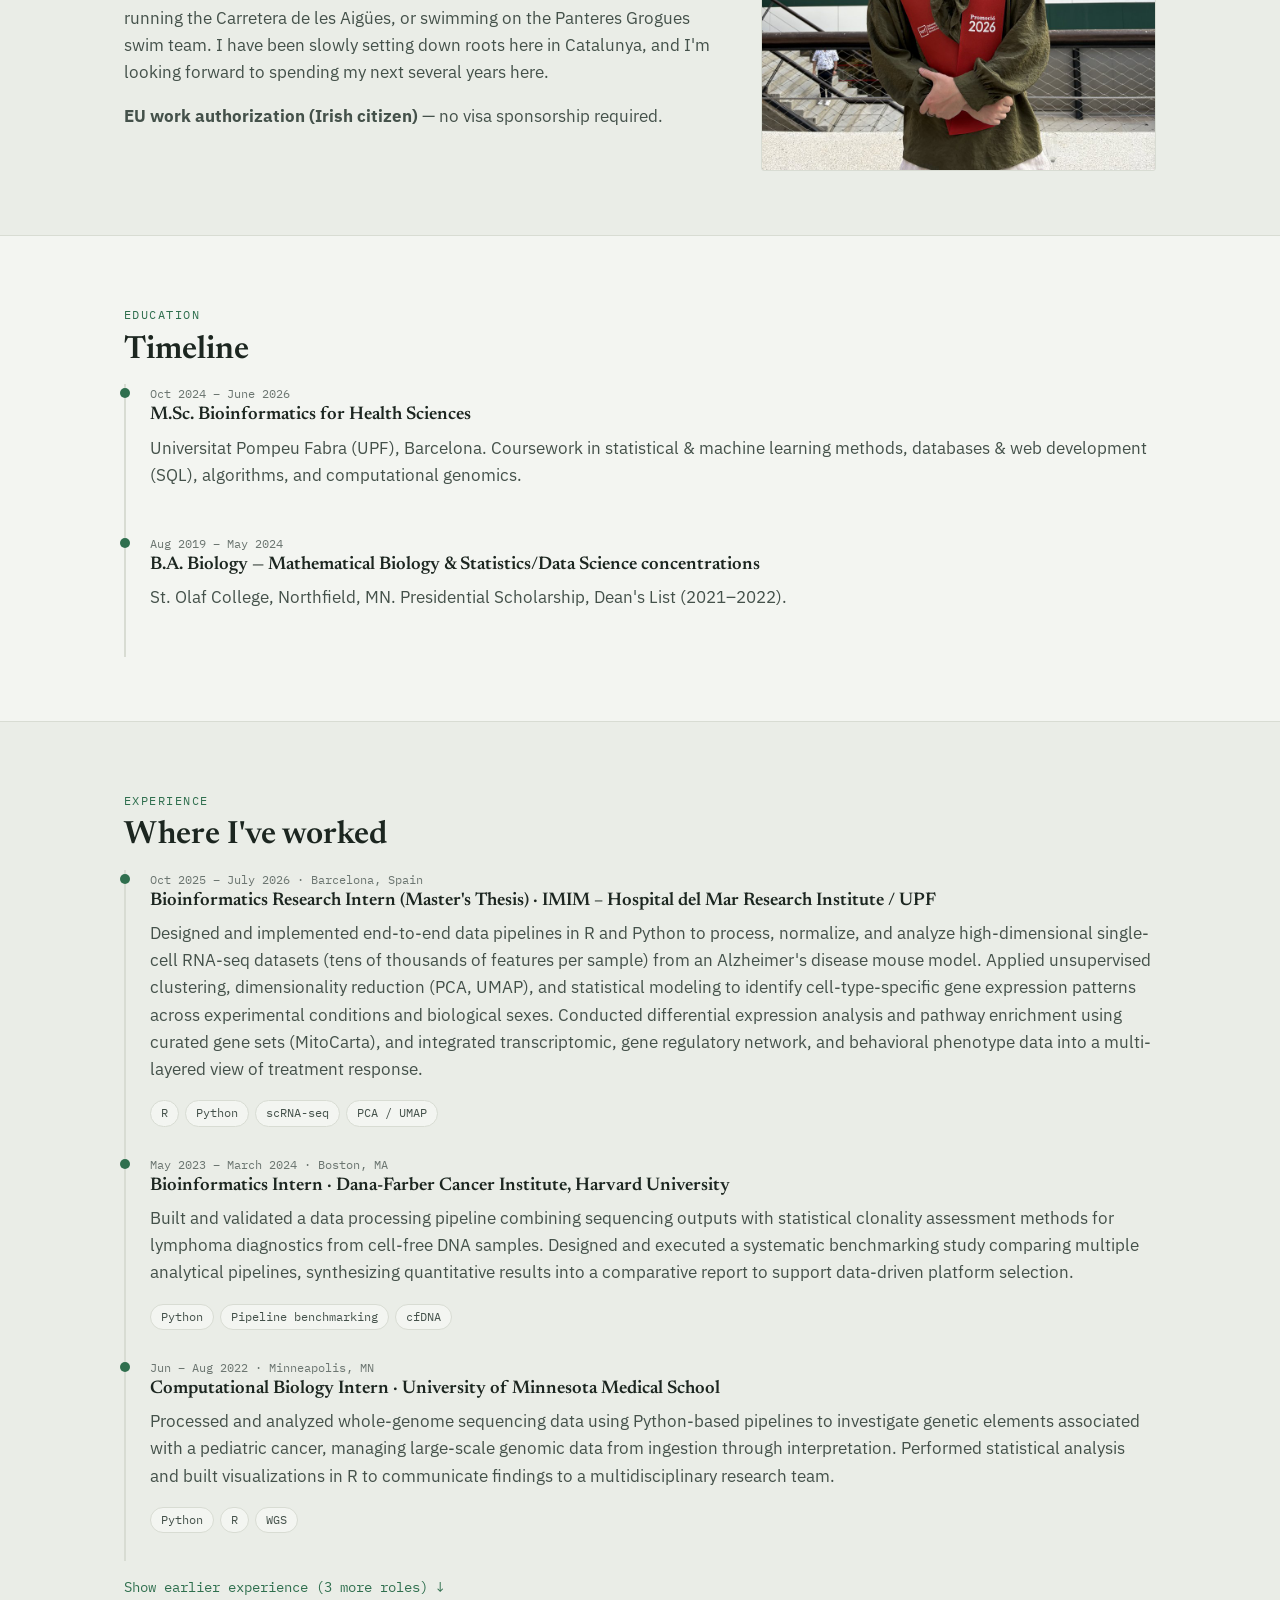
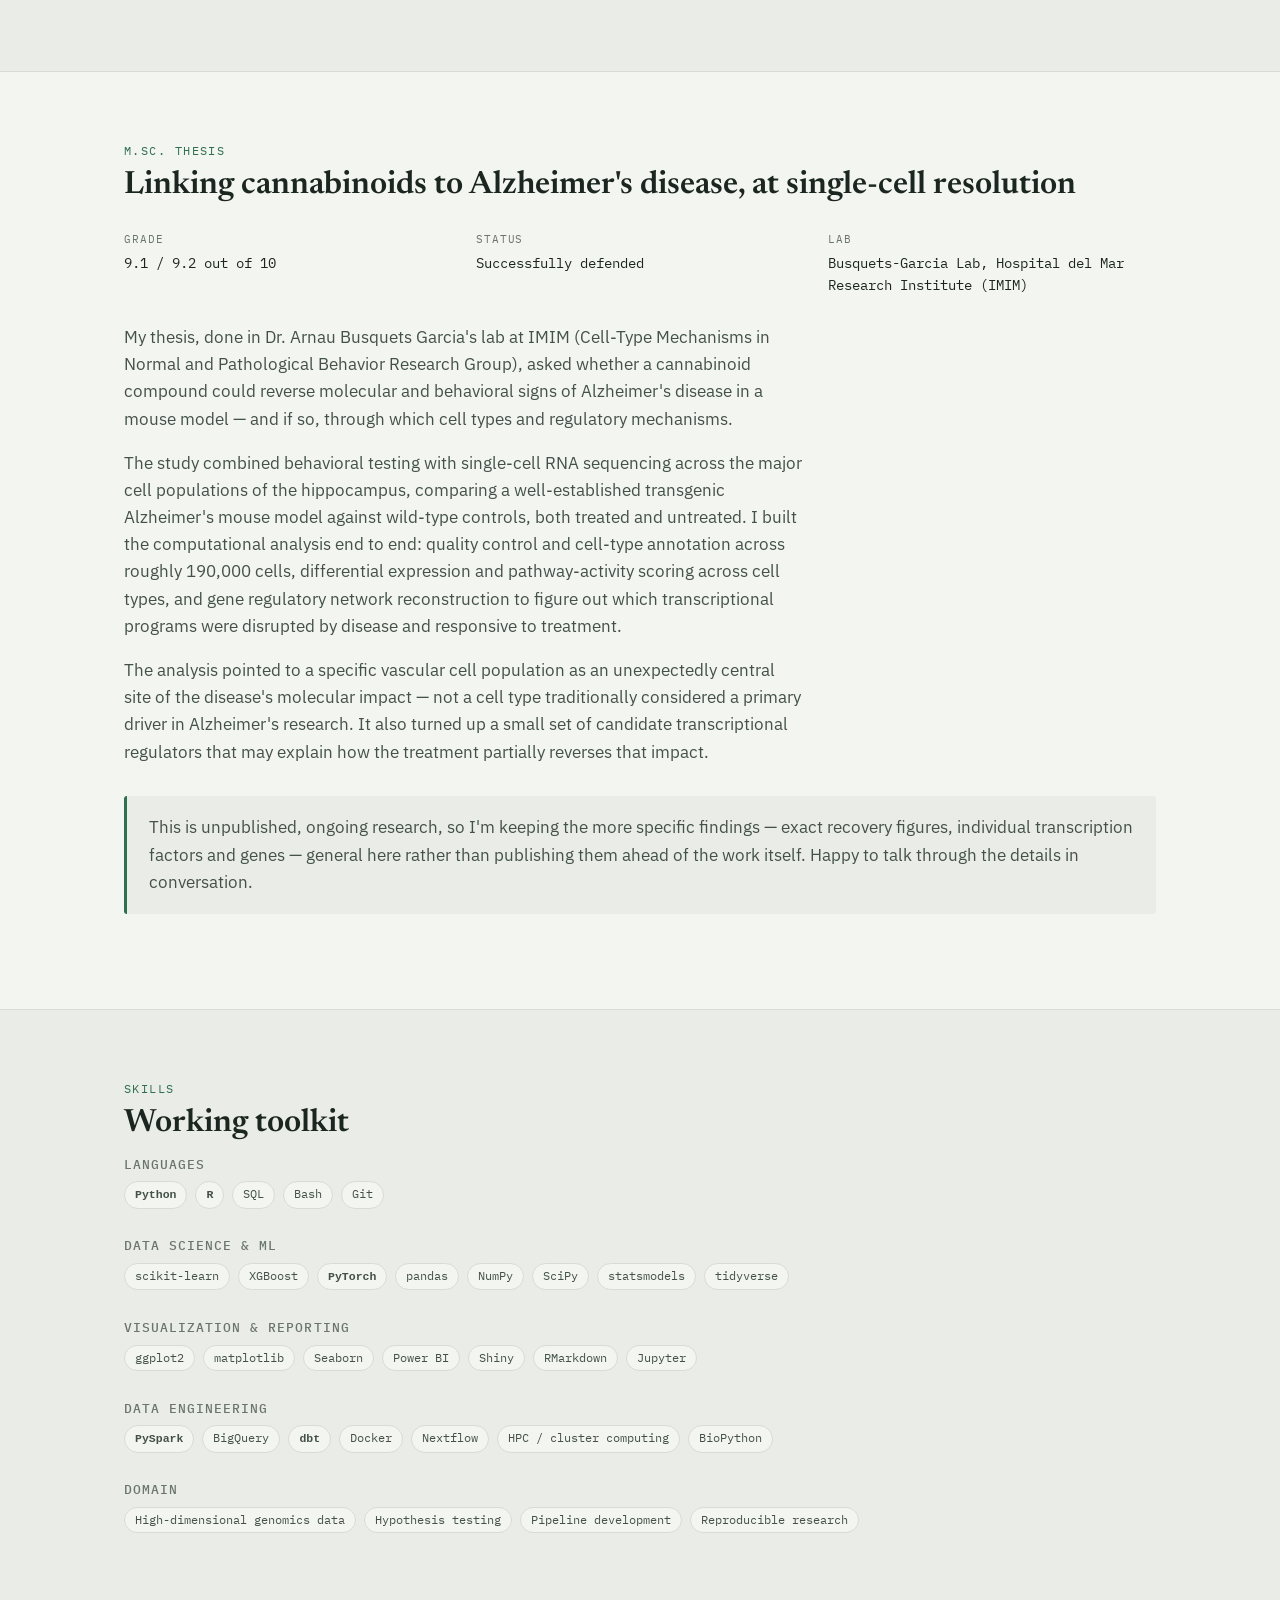
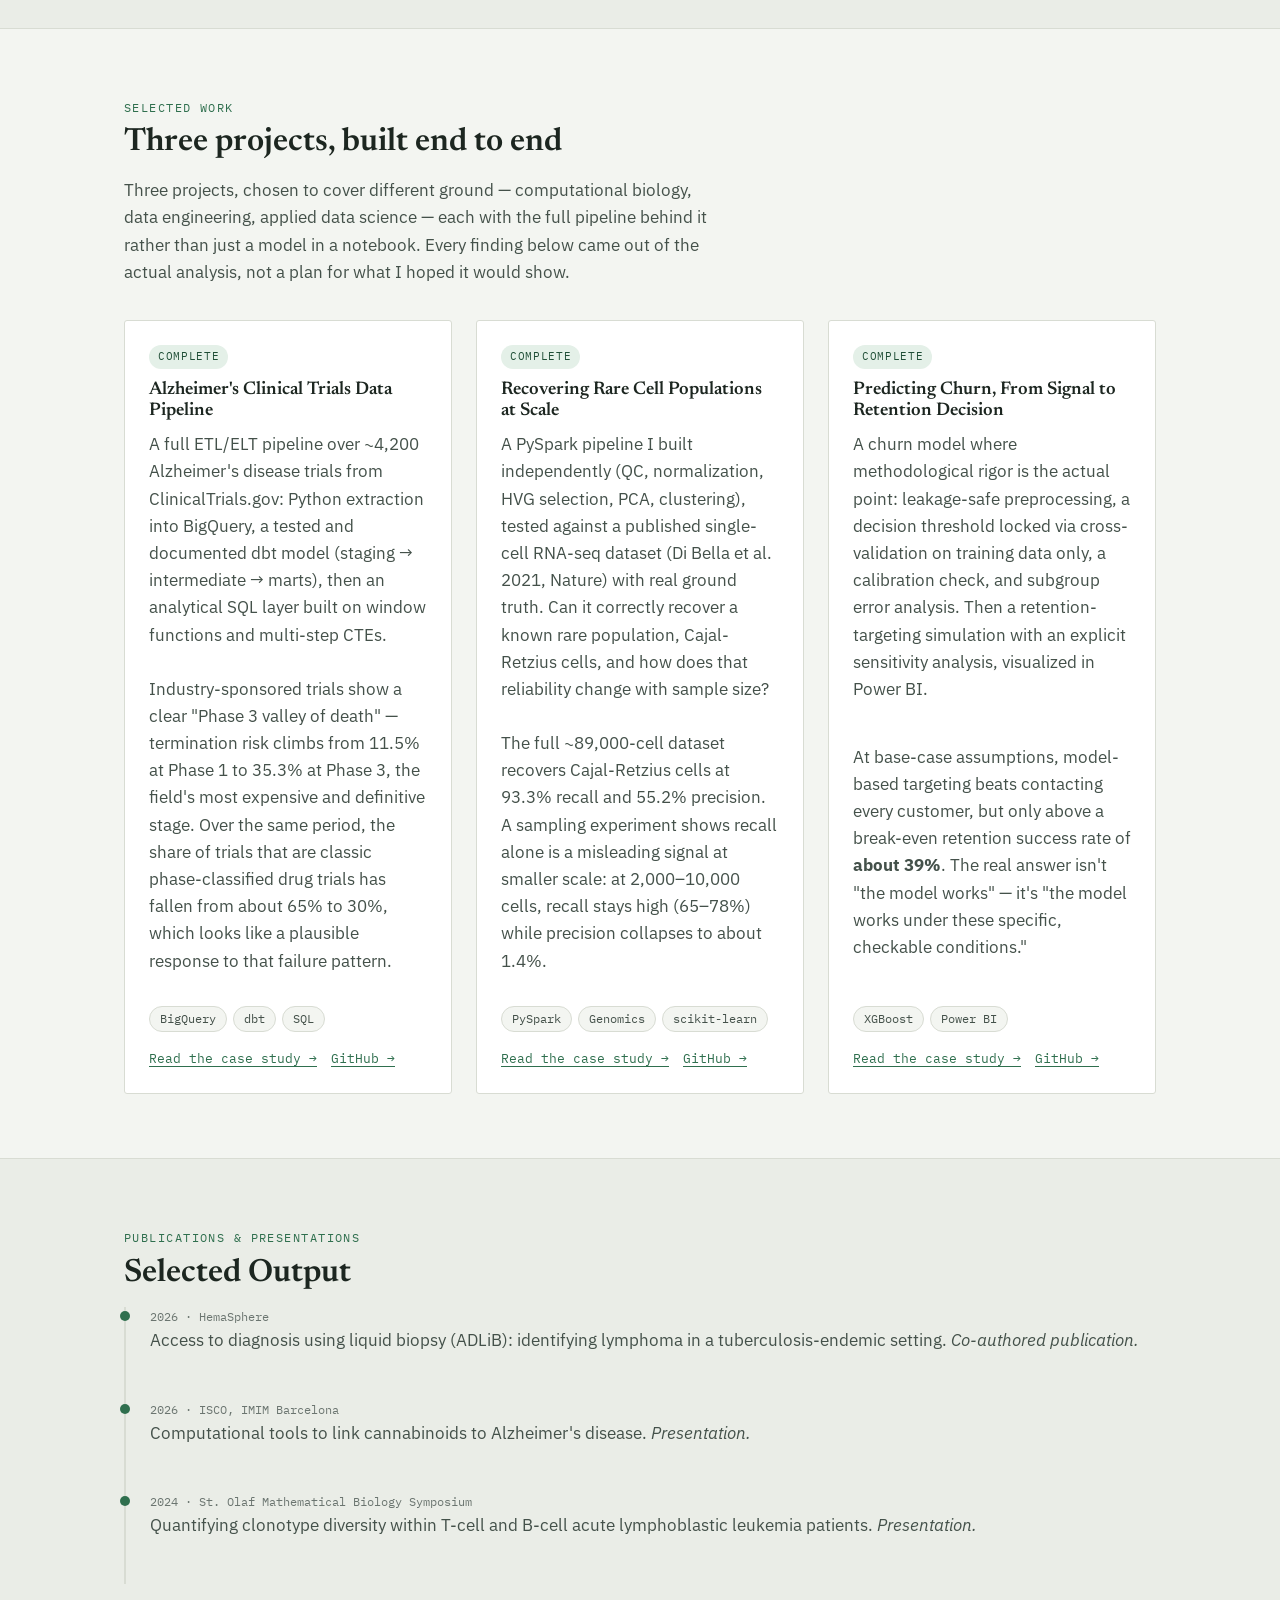
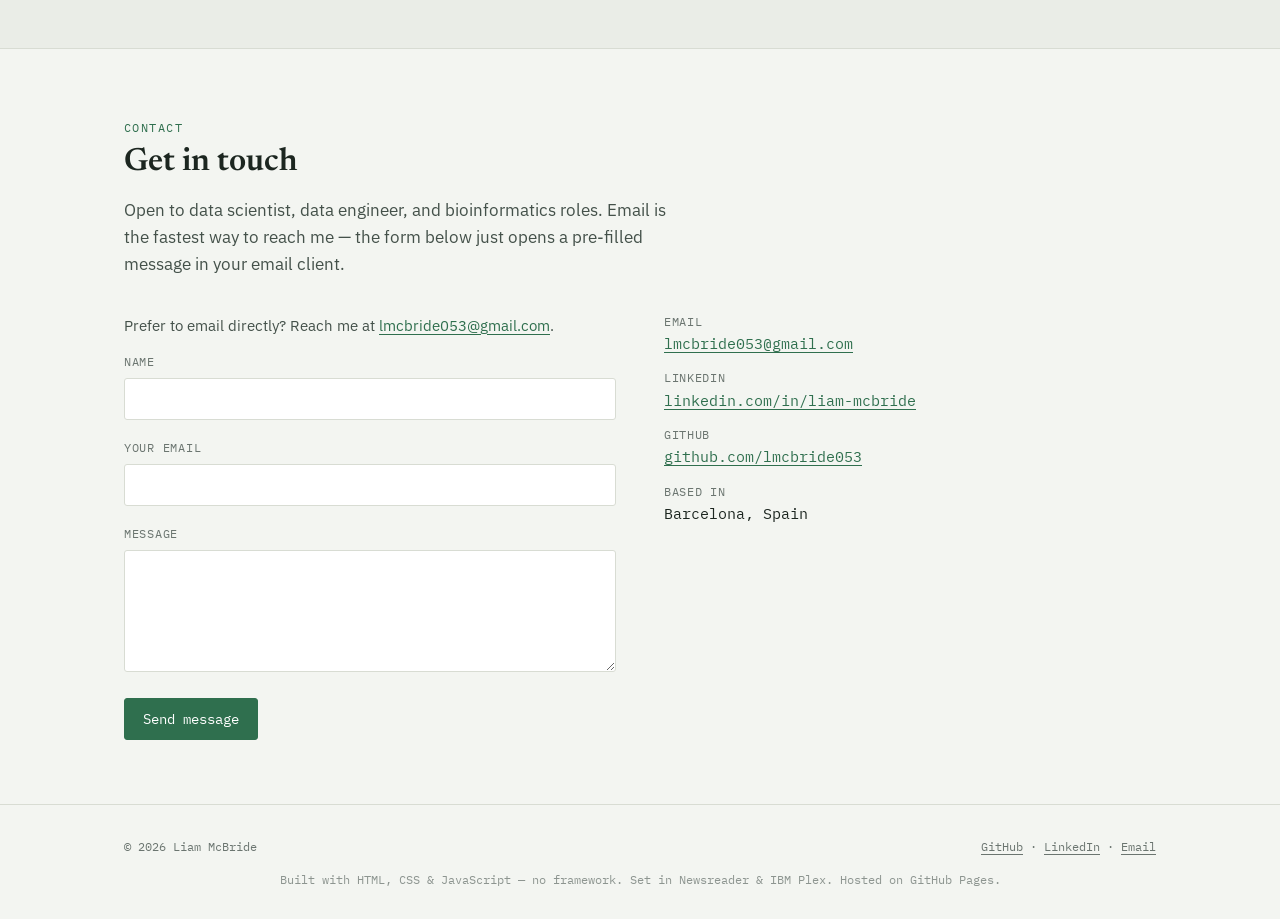
==== commit 9479a419: "edited text" ====
--- a/index.html
+++ b/index.html
@@ -22,9 +22,10 @@
         <h1>Liam McBride</h1>
         <p class="lede">
           Bioinformatician and data scientist working across computational
-          biology, data engineering, and applied data science: single-cell
-          genomics, clinical-trial data pipelines, and the statistical
-          modeling that turns raw data into a decision someone can act on.
+          biology, data engineering, and applied data science. I build
+          pipelines for single-cell genomics and clinical-trial data, and
+          the statistical models that turn raw data into something a
+          team can actually act on.
         </p>
         <div class="hero-actions">
           <a class="btn btn-primary" href="#projects">View projects</a>
@@ -74,12 +75,12 @@
         <h1>Statistical rigor, applied to biology</h1>
         <p class="lede" style="max-width: 60ch;">
           I work at the intersection of statistics, machine learning, and
-          real-world data infrastructure, building the pipelines that turn
-          noisy, high-dimensional data into findings a team can actually
-          use. My background is in biology and mathematics, and my current
-          work spans bioinformatics, data engineering, and applied data
-          science. The throughline is the same rigorous statistical
-          thinking, applied to messy data wherever it lives.
+          real-world data infrastructure — building the pipelines that
+          turn noisy, high-dimensional data into something a team can
+          actually use. My background is in biology and mathematics, and
+          right now my work spans bioinformatics, data engineering, and
+          applied data science. Whatever the field, I try to bring the
+          same rigorous statistical thinking to messy data.
         </p>
         <p style="max-width: 60ch;">
           In my free time I can be found playing clarinet in a local
@@ -199,38 +200,40 @@
     </dl>
 
     <p style="max-width: 68ch;">
-      My thesis, conducted in Dr. Arnau Busquets Garcia's lab at IMIM
+      My thesis, done in Dr. Arnau Busquets Garcia's lab at IMIM
       (Cell-Type Mechanisms in Normal and Pathological Behavior Research
-      Group), asked whether a cannabinoid compound could reverse molecular
-      and behavioral signs of Alzheimer's disease in a mouse model, and if
-      so, through which cell types and regulatory mechanisms.
+      Group), asked whether a cannabinoid compound could reverse
+      molecular and behavioral signs of Alzheimer's disease in a mouse
+      model — and if so, through which cell types and regulatory
+      mechanisms.
     </p>
     <p style="max-width: 68ch;">
       The study combined behavioral testing with single-cell RNA
       sequencing across the major cell populations of the hippocampus,
       comparing a well-established transgenic Alzheimer's mouse model
-      against wild-type controls, treated and untreated. I built the
-      computational analysis end to end: quality control and cell-type
-      annotation across roughly 190,000 cells, differential expression and
-      pathway-activity scoring across cell types, and gene regulatory
-      network reconstruction to identify which transcriptional programs
-      were disrupted by disease and responsive to treatment.
+      against wild-type controls, both treated and untreated. I built
+      the computational analysis end to end: quality control and
+      cell-type annotation across roughly 190,000 cells, differential
+      expression and pathway-activity scoring across cell types, and
+      gene regulatory network reconstruction to figure out which
+      transcriptional programs were disrupted by disease and responsive
+      to treatment.
     </p>
     <p style="max-width: 68ch;">
       The analysis pointed to a specific vascular cell population as an
-      unexpectedly central site of the disease's molecular impact. That's
-      not a cell type traditionally considered a primary driver in
-      Alzheimer's research. It also identified a small set of candidate
+      unexpectedly central site of the disease's molecular impact — not
+      a cell type traditionally considered a primary driver in
+      Alzheimer's research. It also turned up a small set of candidate
       transcriptional regulators that may explain how the treatment
       partially reverses that impact.
     </p>
 
     <div class="callout">
-      <p>This is unpublished, ongoing research. The more specific
-      findings, exact recovery figures and the individual transcription
-      factors and genes identified, are kept general here rather than
-      published ahead of the work itself. Happy to discuss the details
-      directly in conversation.</p>
+      <p>This is unpublished, ongoing research, so I'm keeping the more
+      specific findings — exact recovery figures, individual
+      transcription factors and genes — general here rather than
+      publishing them ahead of the work itself. Happy to talk through
+      the details in conversation.</p>
     </div>
   </div>
 </section>
@@ -284,10 +287,11 @@
     <span class="eyebrow">Selected Work</span>
     <h2>Three projects, built end to end</h2>
     <p style="max-width: 60ch;">
-      Chosen to cover distinct ground: computational biology, data
-      engineering, and applied data science, each with the full pipeline
-      behind it rather than just a model in a notebook. Every finding
-      below comes from real output, not a planned feature.
+      Three projects, chosen to cover different ground — computational
+      biology, data engineering, applied data science — each with the
+      full pipeline behind it rather than just a model in a notebook.
+      Every finding below came out of the actual analysis, not a plan
+      for what I hoped it would show.
     </p>
 
     <div class="grid" style="margin-top: 2em;">
@@ -296,19 +300,20 @@
         <span class="card-status status-complete">Complete</span>
         <h3>Alzheimer's Clinical Trials Data Pipeline</h3>
         <p class="desc">
-          A full ETL/ELT pipeline over ~4,200 Alzheimer's disease trials from
-          ClinicalTrials.gov: Python extraction → BigQuery → a tested,
-          documented dbt model (staging → intermediate → marts) → an
-          analytical SQL layer built on window functions and multi-step CTEs.
-        </p>
-        <p class="desc">
-          <strong>Key finding:</strong> industry-sponsored trials show a
-          clear "Phase 3 valley of death": termination risk climbs from
-          11.5% at Phase 1 to 35.3% at Phase 3, the field's most expensive
-          and definitive stage. Over the same period, the share of trials
-          that are classic phase-classified drug trials has fallen from
-          about 65% to 30%, a plausible structural response to that
-          failure pattern.
+          A full ETL/ELT pipeline over ~4,200 Alzheimer's disease trials
+          from ClinicalTrials.gov: Python extraction into BigQuery, a
+          tested and documented dbt model (staging → intermediate →
+          marts), then an analytical SQL layer built on window functions
+          and multi-step CTEs.
+        </p>
+        <p class="desc">
+          Industry-sponsored trials show a clear "Phase 3 valley of
+          death" — termination risk climbs from 11.5% at Phase 1 to
+          35.3% at Phase 3, the field's most expensive and definitive
+          stage. Over the same period, the share of trials that are
+          classic phase-classified drug trials has fallen from about 65%
+          to 30%, which looks like a plausible response to that failure
+          pattern.
         </p>
         <div class="tags">
           <span class="tag">BigQuery</span><span class="tag">dbt</span><span class="tag">SQL</span>
@@ -323,20 +328,19 @@
         <span class="card-status status-complete">Complete</span>
         <h3>Recovering Rare Cell Populations at Scale</h3>
         <p class="desc">
-          An independently built PySpark pipeline (QC, normalization, HVG
-          selection, PCA, clustering) tested against a published
-          single-cell RNA-seq dataset (Di Bella et al. 2021, Nature) with
-          real ground truth. Does it correctly recover a known rare
-          population, Cajal-Retzius cells, and how does recovery
-          reliability change with sample size?
-        </p>
-        <p class="desc">
-          <strong>Key finding:</strong> the full ~89,000-cell dataset
-          recovers Cajal-Retzius cells at 93.3% recall and 55.2%
-          precision. A sampling experiment shows recall alone is a
-          misleading signal at smaller scale: at 2,000–10,000 cells,
-          recall stays high (65–78%) while precision collapses to about
-          1.4%.
+          A PySpark pipeline I built independently (QC, normalization,
+          HVG selection, PCA, clustering), tested against a published
+          single-cell RNA-seq dataset (Di Bella et al. 2021, Nature)
+          with real ground truth. Can it correctly recover a known rare
+          population, Cajal-Retzius cells, and how does that reliability
+          change with sample size?
+        </p>
+        <p class="desc">
+          The full ~89,000-cell dataset recovers Cajal-Retzius cells at
+          93.3% recall and 55.2% precision. A sampling experiment shows
+          recall alone is a misleading signal at smaller scale: at
+          2,000–10,000 cells, recall stays high (65–78%) while precision
+          collapses to about 1.4%.
         </p>
         <div class="tags">
           <span class="tag">PySpark</span><span class="tag">Genomics</span><span class="tag">scikit-learn</span>
@@ -351,19 +355,19 @@
         <span class="card-status status-complete">Complete</span>
         <h3>Predicting Churn, From Signal to Retention Decision</h3>
         <p class="desc">
-          A churn model built with methodological rigor as the actual
-          point: leakage-safe preprocessing, a decision threshold locked
-          via cross-validation on training data only, a calibration
-          check, and subgroup error analysis, followed by a
-          retention-targeting simulation with an explicit sensitivity
-          analysis, visualized in Power BI.
-        </p>
-        <p class="desc">
-          <strong>Key finding:</strong> at base-case assumptions,
-          model-based targeting beats contacting every customer, but only
-          above a break-even retention success rate of <strong>about
-          39%</strong>. The real answer isn't "the model works" — it's
-          "the model works under these specific, checkable conditions."
+          A churn model where methodological rigor is the actual point:
+          leakage-safe preprocessing, a decision threshold locked via
+          cross-validation on training data only, a calibration check,
+          and subgroup error analysis. Then a retention-targeting
+          simulation with an explicit sensitivity analysis, visualized
+          in Power BI.
+        </p>
+        <p class="desc">
+          At base-case assumptions, model-based targeting beats
+          contacting every customer, but only above a break-even
+          retention success rate of <strong>about 39%</strong>. The real
+          answer isn't "the model works" — it's "the model works under
+          these specific, checkable conditions."
         </p>
         <div class="tags">
           <span class="tag">XGBoost</span><span class="tag">Power BI</span>
@@ -408,8 +412,8 @@
     <h2>Get in touch</h2>
     <p class="lede" style="max-width: 55ch;">
       Open to data scientist, data engineer, and bioinformatics roles.
-      The fastest way to reach me is email — the form below opens a
-      pre-filled message in your email client.
+      Email is the fastest way to reach me — the form below just opens
+      a pre-filled message in your email client.
     </p>
 
     <div class="contact-grid">
